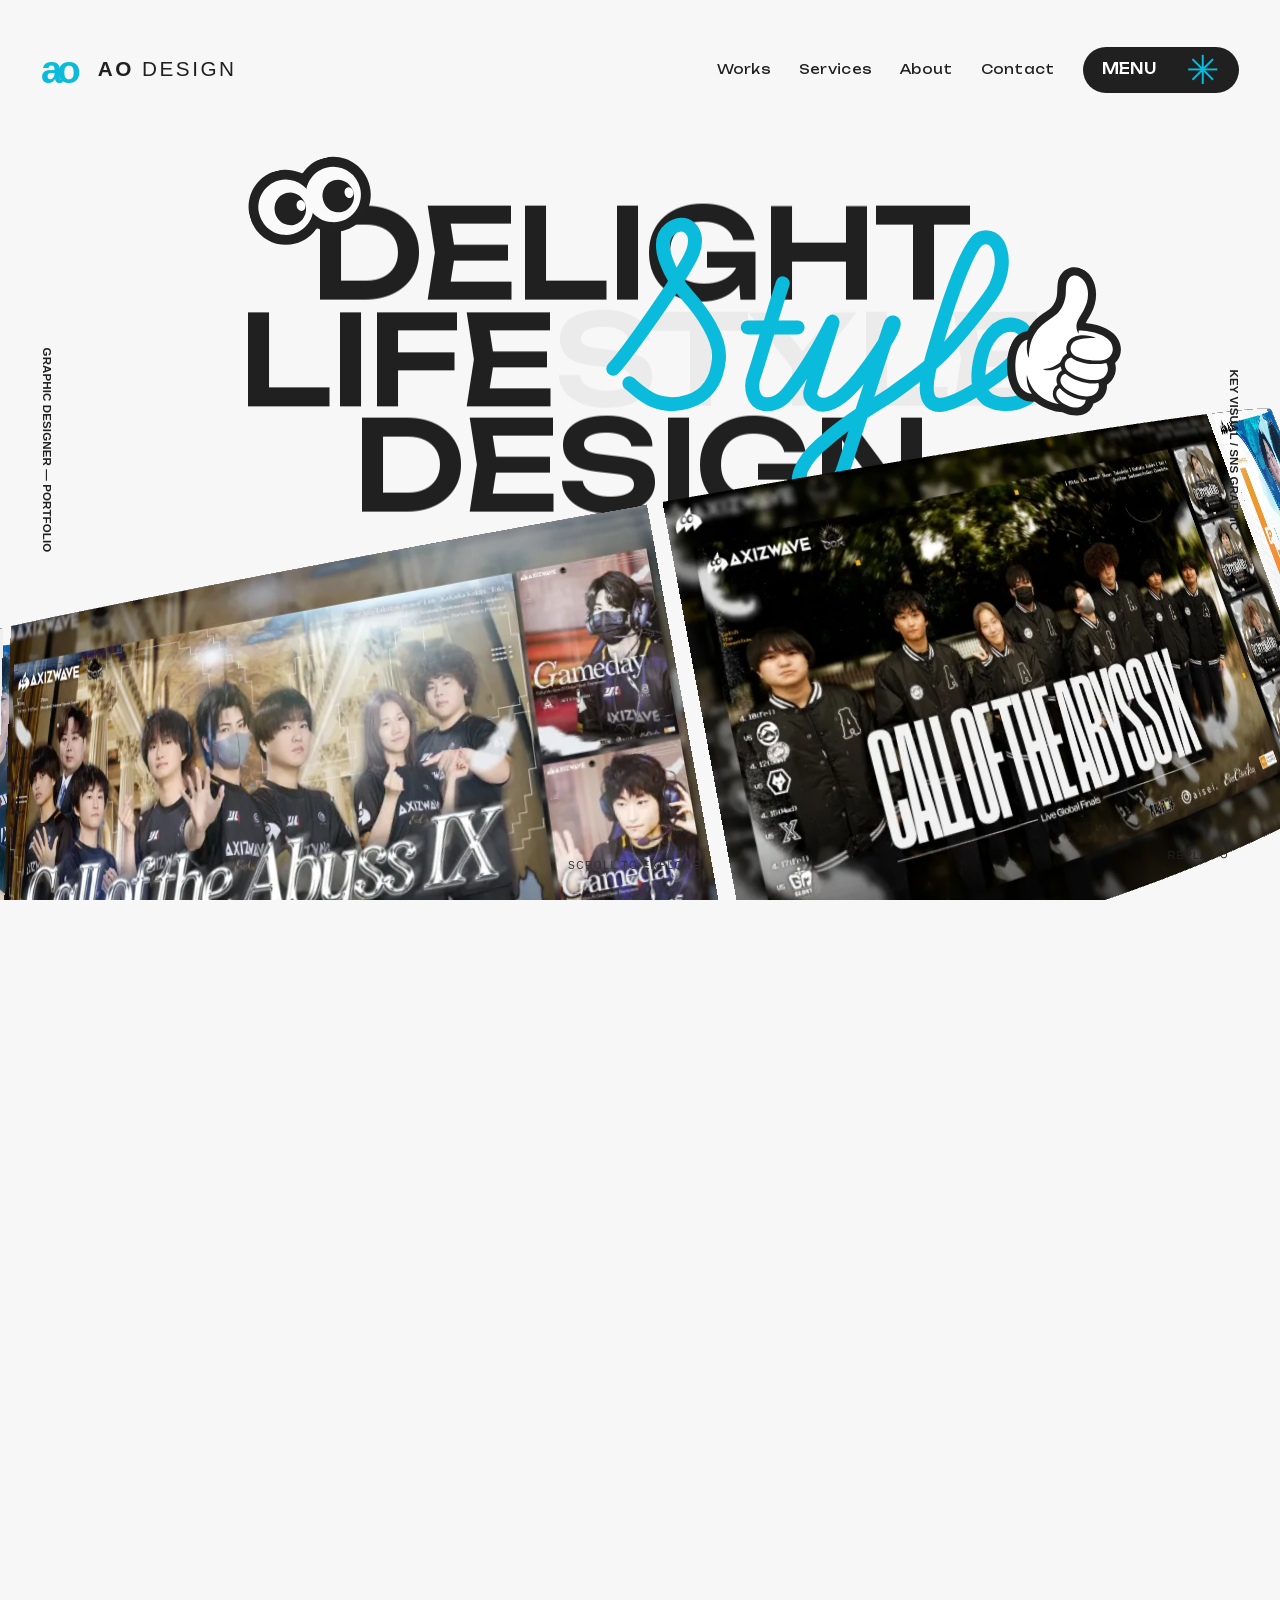
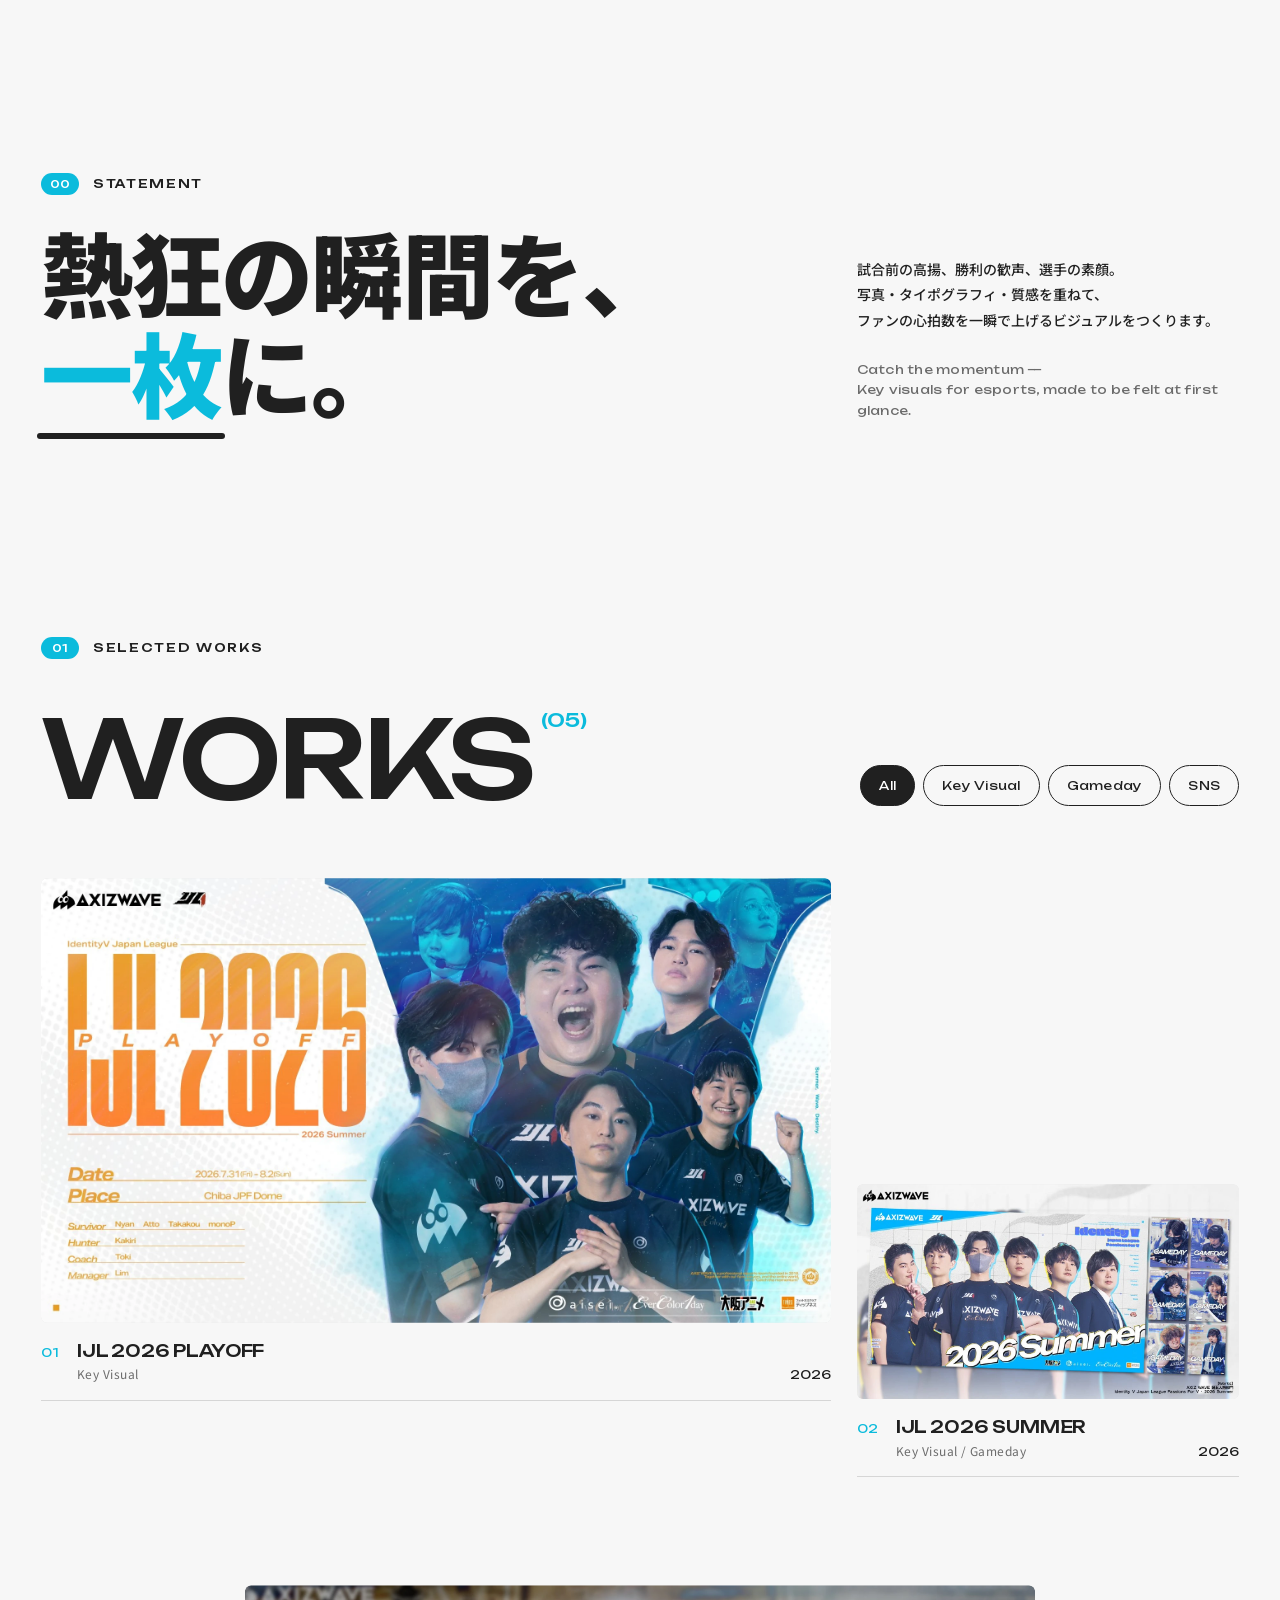
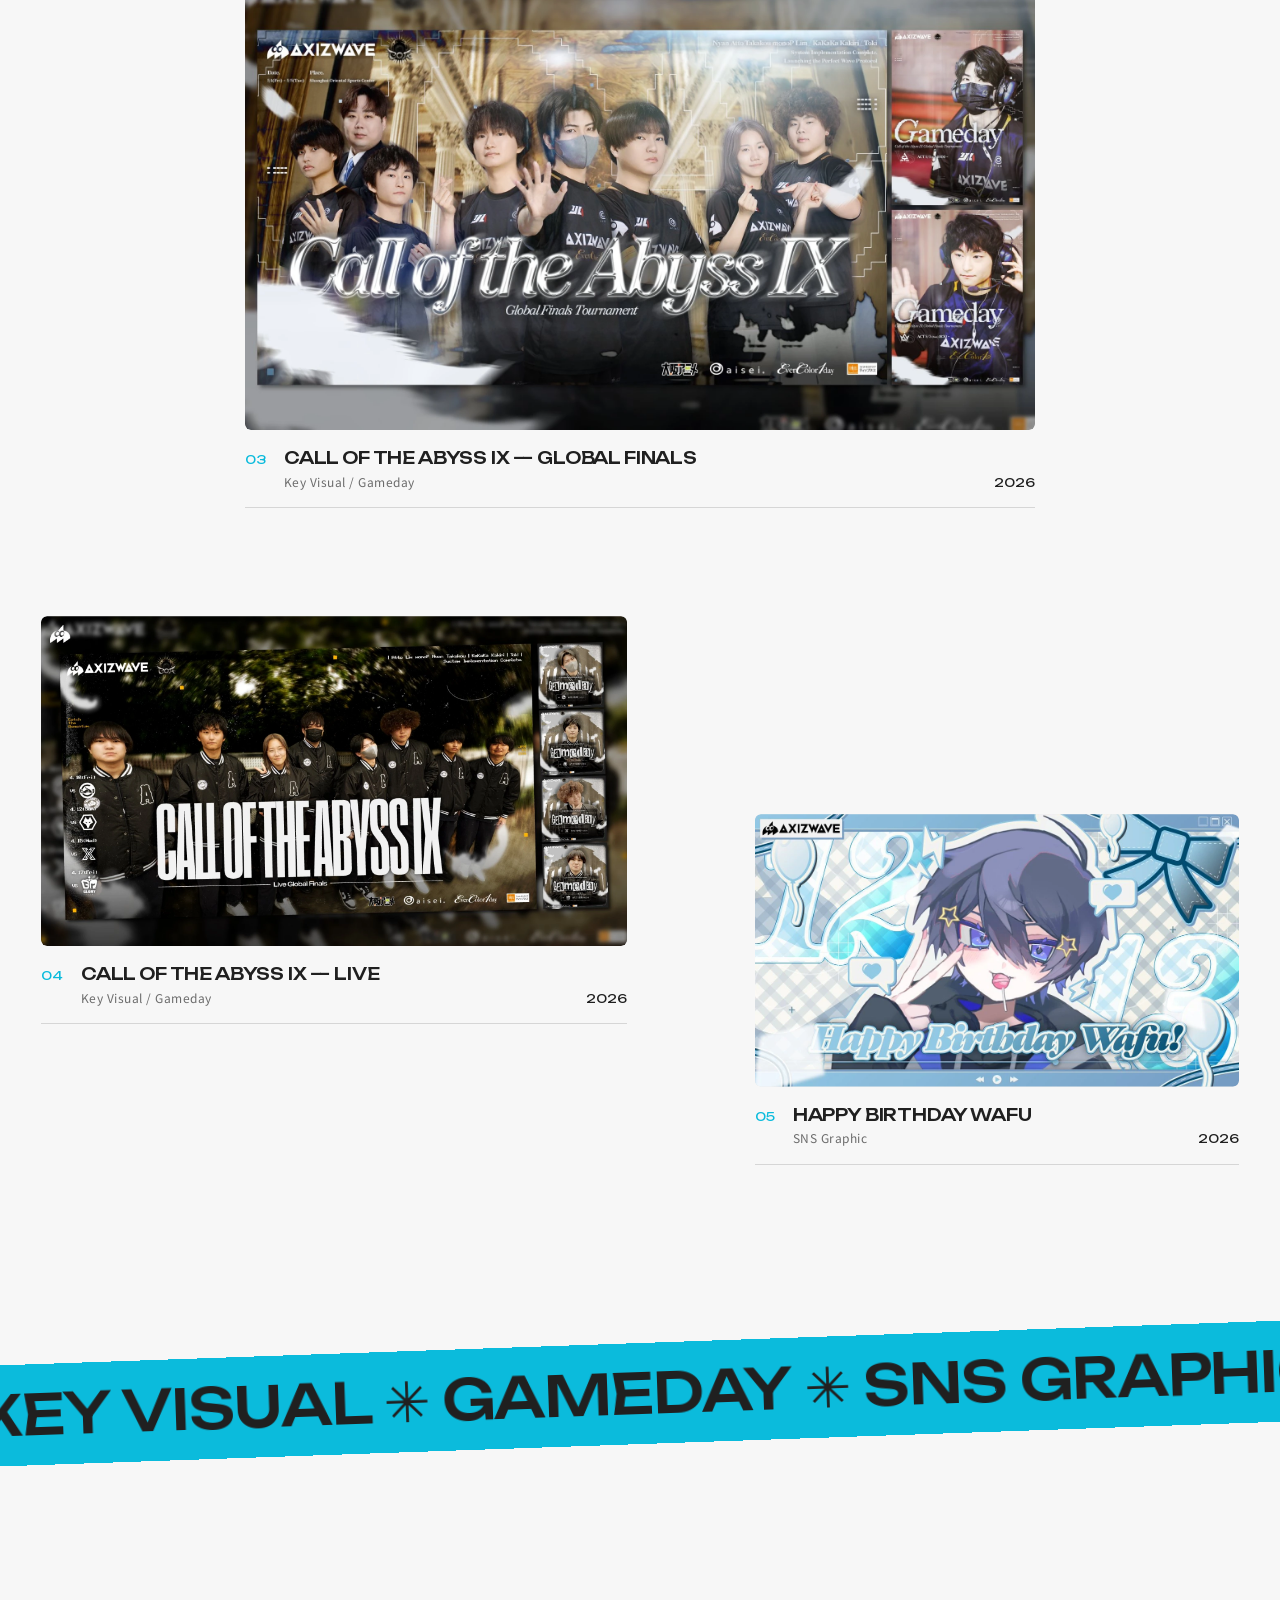
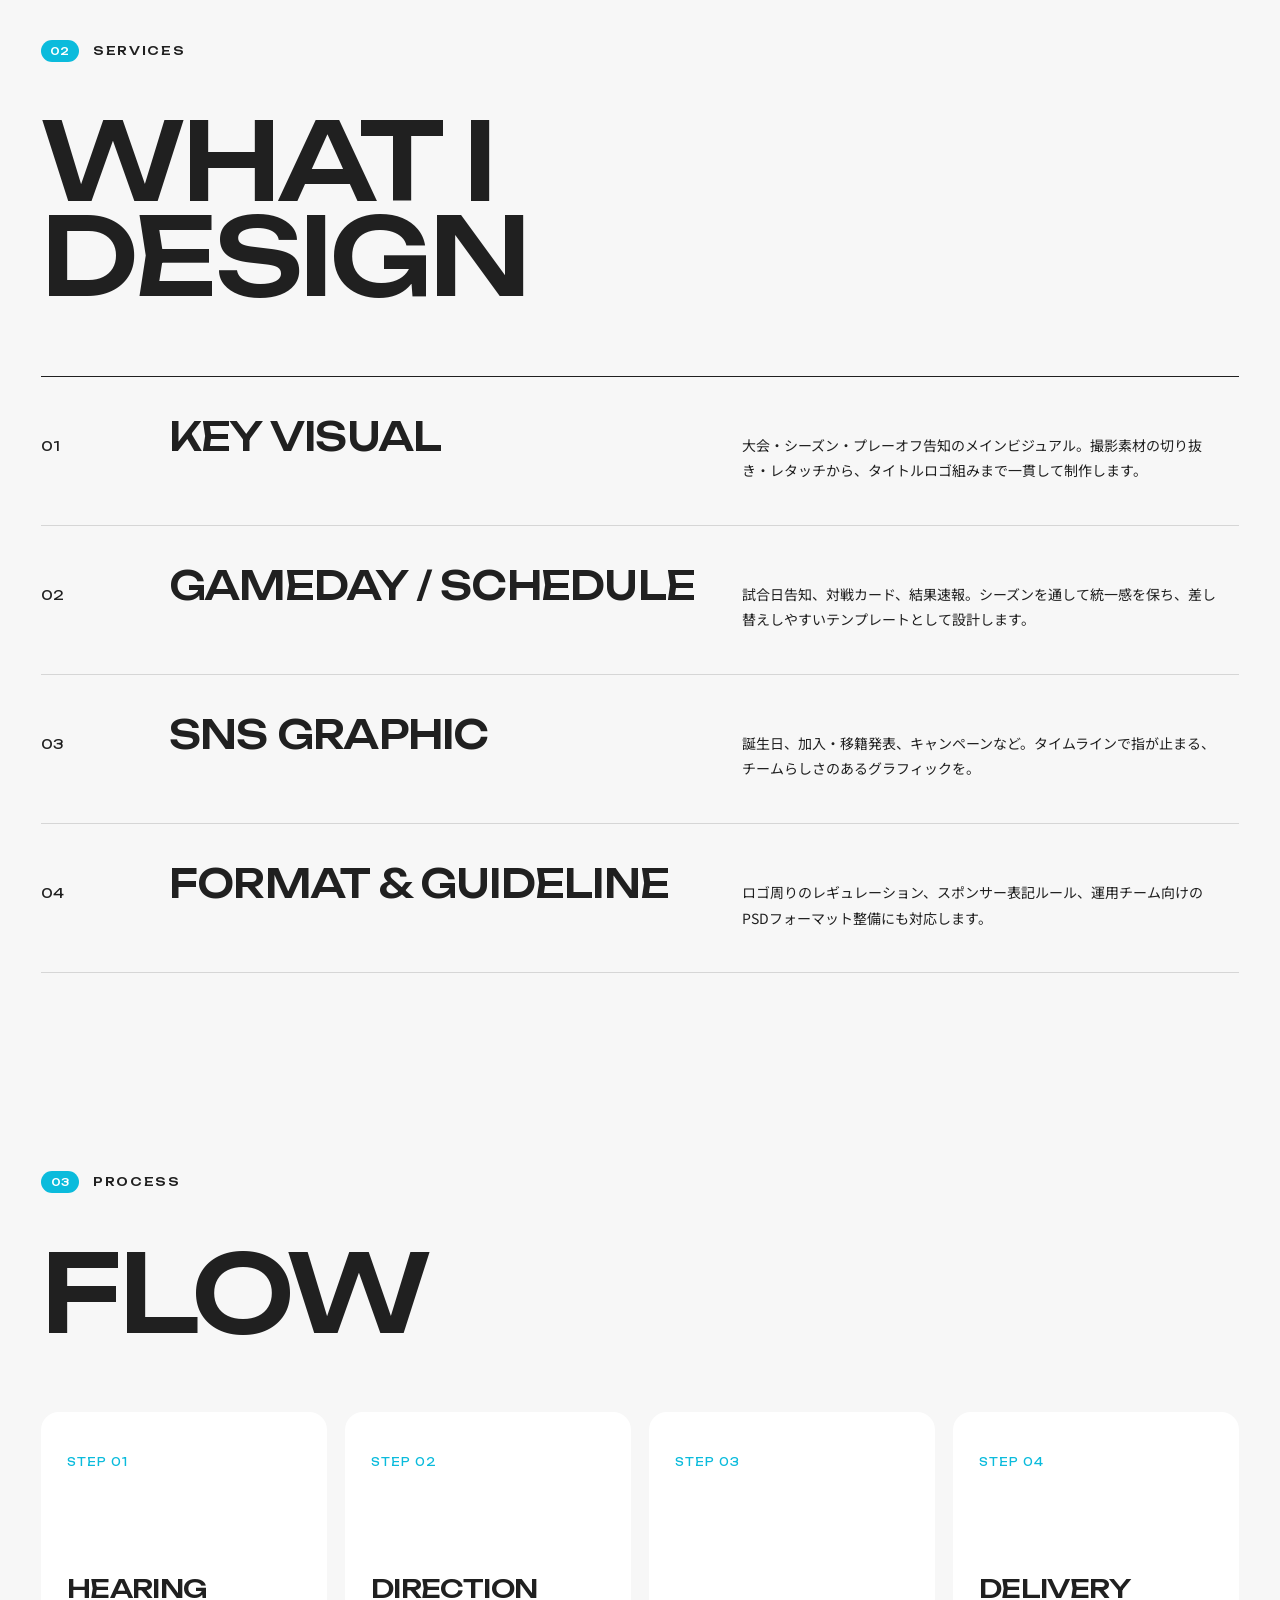
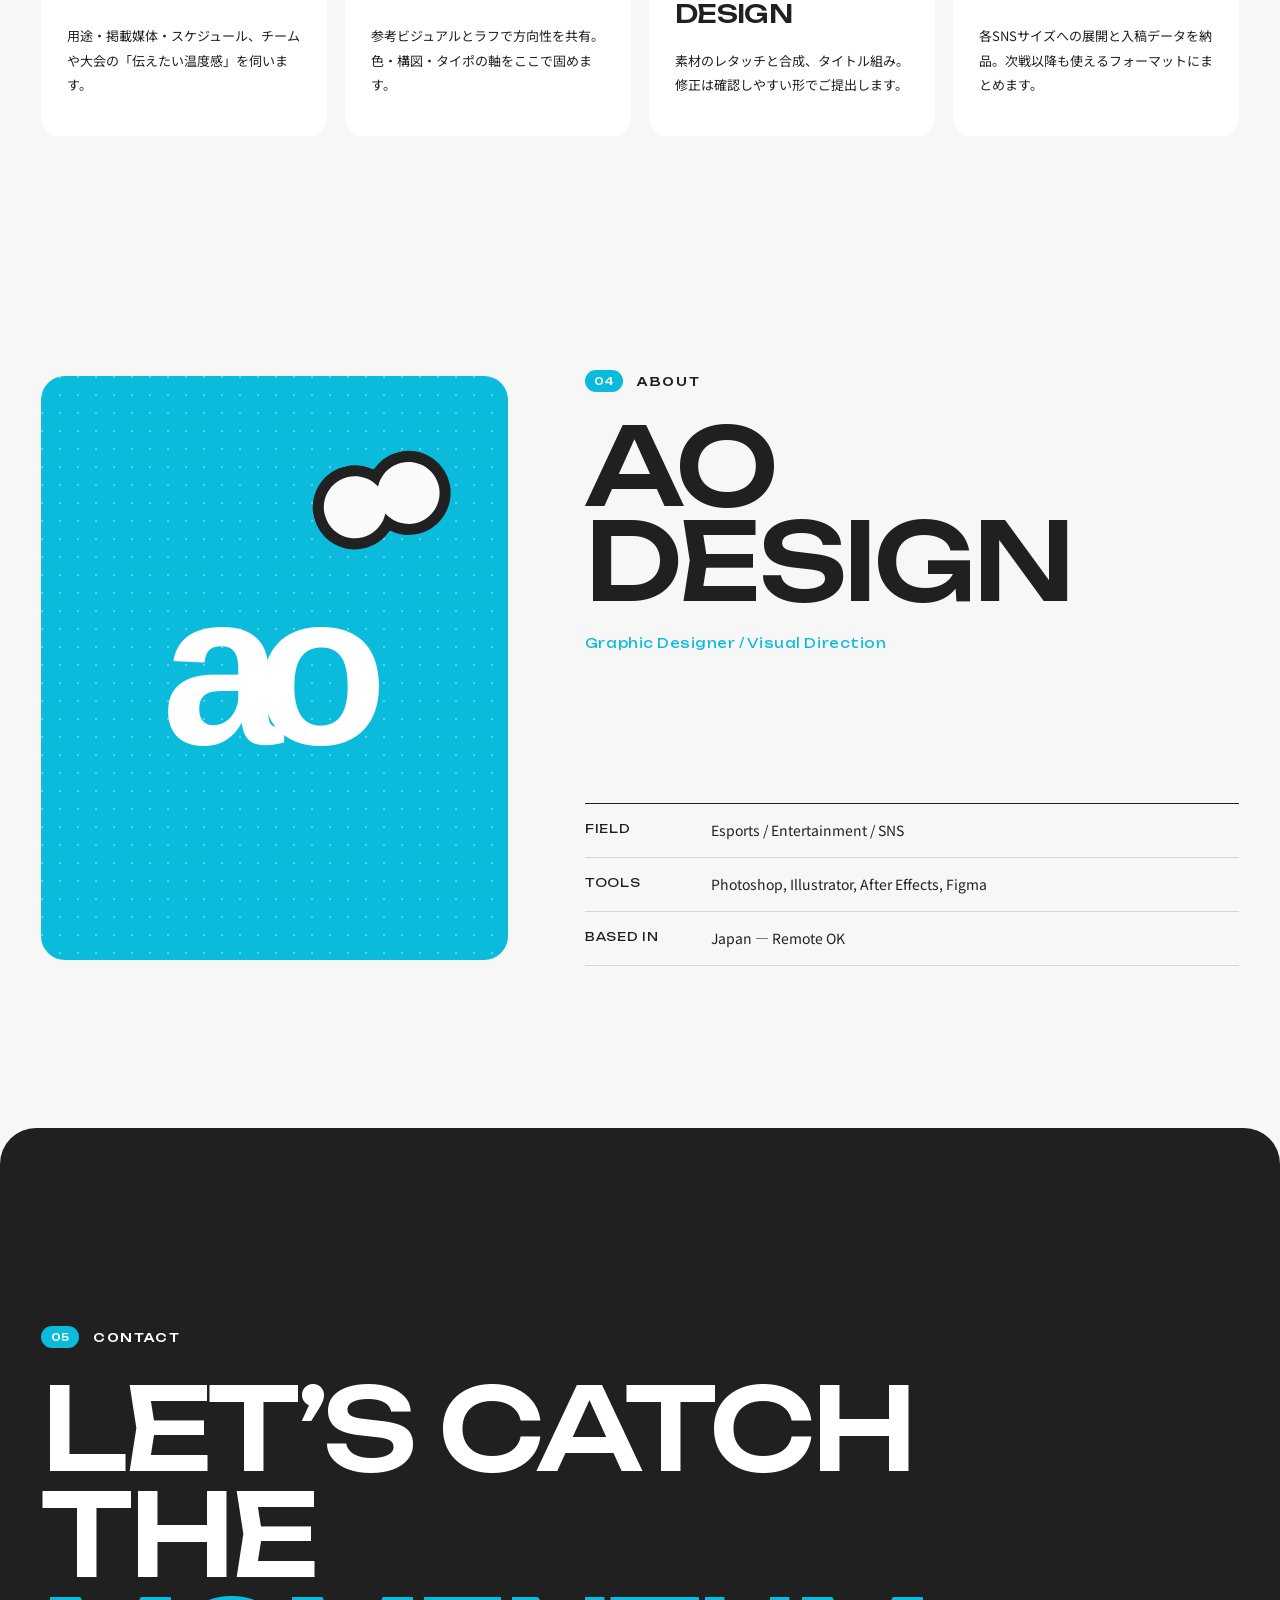
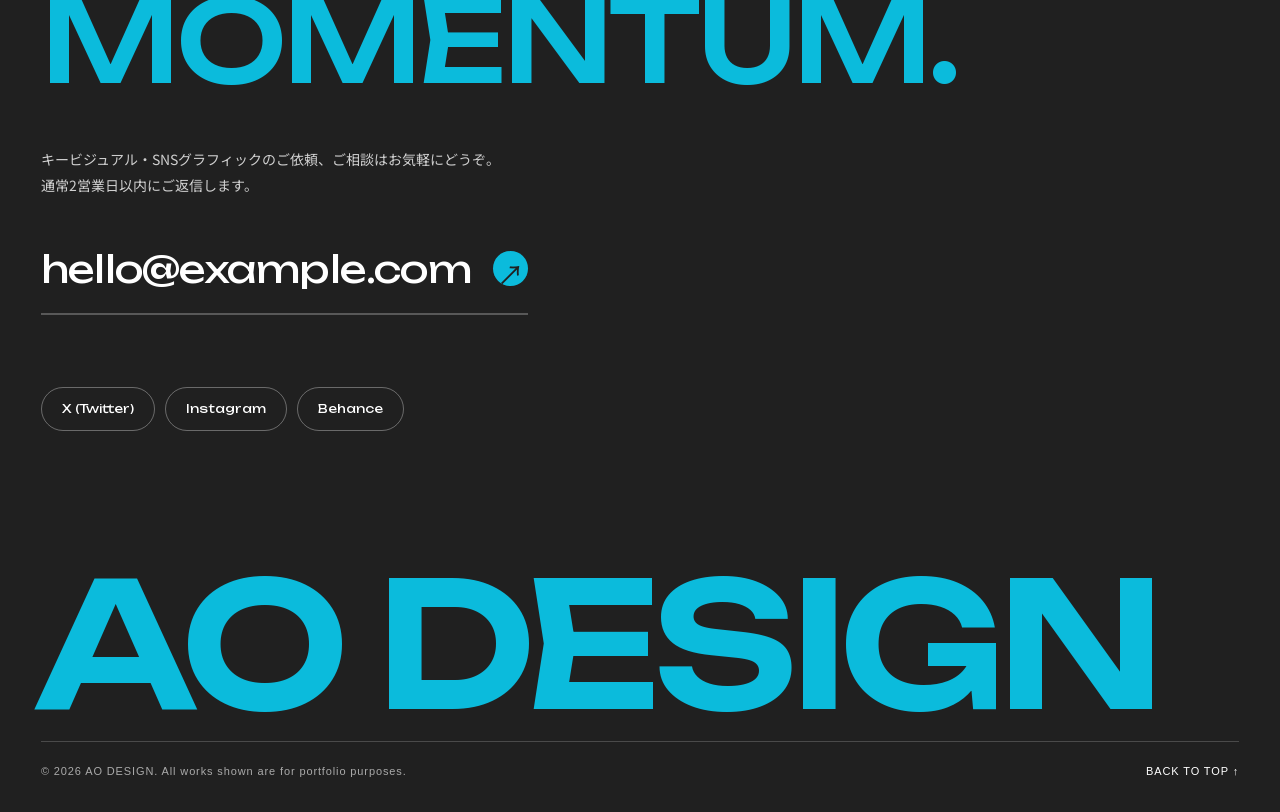
==== portfolio/index.html @ 1aeafb27 "Add graphic designer portfolio site based on the WebGL hero concept - Hero ribbon now shows the port" ====
<!doctype html>
<html lang="ja">
<head>
<meta charset="utf-8">
<meta name="viewport" content="width=device-width,initial-scale=1">
<title>AO DESIGN — Graphic Designer Portfolio</title>
<meta name="description" content="AO DESIGN｜eスポーツのキービジュアル、Gameday告知、SNSグラフィックを手がけるグラフィックデザイナーのポートフォリオ。">
<meta property="og:title" content="AO DESIGN — Graphic Designer Portfolio">
<meta property="og:description" content="熱狂の瞬間を、一枚に。eスポーツのキービジュアル／SNSグラフィック制作。">
<meta property="og:type" content="website">
<meta property="og:image" content="assets/works/01-ijl2026-playoff.webp">
<meta name="theme-color" content="#f7f7f7">
<link rel="preconnect" href="https://fonts.googleapis.com">
<link rel="preconnect" href="https://fonts.gstatic.com" crossorigin>
<link href="https://fonts.googleapis.com/css2?family=Noto+Sans+JP:wght@400;500;700;900&display=swap" rel="stylesheet">
<link rel="stylesheet" href="assets/style.css">
<script>document.documentElement.classList.add('js')</script>
</head>
<body>

<a class="skip" href="#works">作品へスキップ</a>

<header class="site-header">
  <a class="brand" href="#top" aria-label="AO DESIGN トップへ"><b>ao</b><strong>AO<span> DESIGN</span></strong></a>
  <nav class="nav" aria-label="メイン">
    <a href="#works">Works</a><a href="#services">Services</a><a href="#about">About</a><a href="#contact">Contact</a>
  </nav>
  <button class="menu-toggle" aria-haspopup="dialog">MENU<i aria-hidden="true">✳</i></button>
</header>

<main>
  <!-- ============ HERO ============ -->
  <section class="hero" id="top">
    <div class="fixed-scene">
      <canvas class="layer back" aria-hidden="true"></canvas>
      <div class="heading-position">
        <h1 class="heading" aria-label="Delight. Lifestyle. Design.">
          <span class="row"><span class="word"><span class="glyph">DELIGHT</span></span><span class="eyes" aria-hidden="true"><img src="assets/img/eyes.svg" alt=""><img class="pupil" src="assets/img/pupil.svg" alt=""></span></span>
          <span class="row"><span class="word"><span class="glyph">LIFE</span></span><span class="style-word"><span class="word"><span class="glyph">STYLE</span></span><span class="ink-script" aria-hidden="true"><svg width="580" height="326" viewBox="0 0 580 326" fill="none" xmlns="http://www.w3.org/2000/svg"><path d="M8.00024 212.2C50.5002 214.7 68.0387 184.2 80.5002 170.7C92.5002 157.7 160.512 63.3532 169.5 39.7002C179 14.7002 160.5 -0.583522 143.5 13.2002C123.301 29.5781 145.5 69.2002 163 88.7002C179.698 107.306 201.346 137.2 199.5 161.2C197.336 189.335 183.121 204.964 164 210.7C129 221.2 110 200.7 97.0002 189.7" stroke="#0BBBDC" stroke-width="16" stroke-linecap="round" stroke-linejoin="round"/><path d="M232.5 125.7L289.5 125.7" stroke="#0BBBDC" stroke-width="16" stroke-linecap="round" stroke-linejoin="round"/><path d="M272.5 75.2003C262 107.2 244.805 166.966 239.5 181.7C235 194.2 238.5 210.99 250.5 213.2C269.5 216.7 280.1 199.161 286.5 190.2C294 179.7 309.15 159.402 328.5 120.7C335.5 106.7 304.977 191.909 304 200.7C303 209.7 322.5 236.2 367.5 174.7C410.991 115.263 398.609 116.417 396 123.2C390.746 136.862 343.734 283.284 340.655 291.548C336.5 302.7 313.897 329.631 294.5 310.7C285.5 301.917 292 278.2 323.5 253.7C350.597 229.319 390.795 207.022 396.5 202.7C413 190.2 436.5 174.7 453.5 157.7C468.766 142.435 510.947 91.9693 517 77.7003C531 44.7003 519.5 16.2003 499 23.7003C478.5 31.2003 440.714 168.7 439.5 177.2C439 180.7 429.481 217.325 455 214.2C479.5 211.2 529.976 173.232 537.5 163.2C543.5 155.2 561.999 130.541 540.5 123.7C518.5 116.7 503 141.7 499 161.2C495.647 177.548 490.248 210.276 523 213.2C551 215.7 561.5 198.2 572 189.7" stroke="#0BBBDC" stroke-width="16" stroke-linecap="round" stroke-linejoin="round"/></svg></span></span></span>
          <span class="row"><span class="word"><span class="glyph">DESIGN</span></span><span class="hand" aria-hidden="true"><img src="assets/img/hand.svg" alt=""></span></span>
        </h1>
      </div>
      <canvas class="layer front" aria-hidden="true"></canvas>
      <div class="fallback" aria-hidden="true">DESIGN IN MOTION</div>
      <span class="edge left">GRAPHIC DESIGNER — PORTFOLIO</span>
      <span class="edge right">KEY VISUAL / SNS GRAPHIC</span>
      <span class="hint">SCROLL TO EXPLORE ↓</span>
      <button class="replay" aria-label="オープニングを再生">REPLAY ↻</button>
    </div>
  </section>

  <!-- ============ INTRO ============ -->
  <section class="intro" aria-labelledby="intro-title">
    <p class="eyebrow reveal"><span>00</span>Statement</p>
    <h2 id="intro-title" class="intro-copy reveal">熱狂の瞬間を、<br><em>一枚</em>に。</h2>
    <div class="intro-body">
      <p class="reveal">試合前の高揚、勝利の歓声、選手の素顔。<br>写真・タイポグラフィ・質感を重ねて、<br class="pc">ファンの心拍数を一瞬で上げるビジュアルをつくります。</p>
      <p class="intro-en reveal">Catch the momentum —<br>Key visuals for esports, made to be felt at first glance.</p>
    </div>
  </section>

  <!-- ============ WORKS ============ -->
  <section class="works" id="works" aria-labelledby="works-title">
    <div class="section-head">
      <p class="eyebrow reveal"><span>01</span>Selected Works</p>
      <h2 id="works-title" class="display reveal">Works<sup>(05)</sup></h2>
      <div class="filters reveal" role="group" aria-label="カテゴリで絞り込み">
        <button class="chip is-active" data-filter="all" aria-pressed="true">All</button>
        <button class="chip" data-filter="kv" aria-pressed="false">Key Visual</button>
        <button class="chip" data-filter="gameday" aria-pressed="false">Gameday</button>
        <button class="chip" data-filter="sns" aria-pressed="false">SNS</button>
      </div>
    </div>

    <ul class="work-grid">
      <li class="work w1" data-cat="kv">
        <button class="work-link" data-index="0" aria-label="IJL 2026 PLAYOFF の詳細を見る">
          <span class="thumb"><img src="assets/works/01-ijl2026-playoff.webp" alt="IdentityV Japan League 2026 Playoff キービジュアル。オレンジの大型タイポとブルーの選手たち" width="1920" height="1080" loading="lazy"></span>
          <span class="meta"><span class="no">01</span><span class="title">IJL 2026 Playoff</span><span class="tags">Key Visual</span><span class="year">2026</span></span>
        </button>
      </li>
      <li class="work w2" data-cat="kv gameday">
        <button class="work-link" data-index="1" aria-label="IJL 2026 SUMMER の詳細を見る">
          <span class="thumb"><img src="assets/works/02-ijl2026-summer.webp" alt="Identity V Japan League 2026 Summer シーズンビジュアルとGamedayポスター" width="1200" height="675" loading="lazy"></span>
          <span class="meta"><span class="no">02</span><span class="title">IJL 2026 Summer</span><span class="tags">Key Visual / Gameday</span><span class="year">2026</span></span>
        </button>
      </li>
      <li class="work w3" data-cat="kv gameday">
        <button class="work-link" data-index="2" aria-label="Call of the Abyss IX Global Finals の詳細を見る">
          <span class="thumb"><img src="assets/works/03-coa9-global-finals.webp" alt="Call of the Abyss IX Global Finals キービジュアル。クラシカルな建築を背景にしたチーム集合写真" width="1920" height="1080" loading="lazy"></span>
          <span class="meta"><span class="no">03</span><span class="title">Call of the Abyss IX — Global Finals</span><span class="tags">Key Visual / Gameday</span><span class="year">2026</span></span>
        </button>
      </li>
      <li class="work w4" data-cat="kv gameday">
        <button class="work-link" data-index="3" aria-label="Call of the Abyss IX Live Global Finals の詳細を見る">
          <span class="thumb"><img src="assets/works/04-coa9-live-finals.webp" alt="Call of the Abyss IX Live Global Finals ビジュアル。スタジャン姿のチームと極太タイポ" width="1920" height="1080" loading="lazy"></span>
          <span class="meta"><span class="no">04</span><span class="title">Call of the Abyss IX — Live</span><span class="tags">Key Visual / Gameday</span><span class="year">2026</span></span>
        </button>
      </li>
      <li class="work w5" data-cat="sns">
        <button class="work-link" data-index="4" aria-label="Happy Birthday Wafu の詳細を見る">
          <span class="thumb"><img src="assets/works/05-birthday-wafu.webp" alt="Happy Birthday Wafu 誕生日祝いビジュアル。ギンガムチェックとリボンのモチーフ" width="1200" height="675" loading="lazy"></span>
          <span class="meta"><span class="no">05</span><span class="title">Happy Birthday Wafu</span><span class="tags">SNS Graphic</span><span class="year">2026</span></span>
        </button>
      </li>
    </ul>
  </section>

  <!-- ============ MARQUEE ============ -->
  <div class="marquee" aria-hidden="true">
    <div class="marquee-track">
      <span>KEY VISUAL ✳ GAMEDAY ✳ SNS GRAPHIC ✳ ESPORTS ✳ TYPOGRAPHY ✳ RETOUCH ✳&nbsp;</span><span>KEY VISUAL ✳ GAMEDAY ✳ SNS GRAPHIC ✳ ESPORTS ✳ TYPOGRAPHY ✳ RETOUCH ✳&nbsp;</span>
    </div>
  </div>

  <!-- ============ SERVICES ============ -->
  <section class="services" id="services" aria-labelledby="services-title">
    <div class="section-head">
      <p class="eyebrow reveal"><span>02</span>Services</p>
      <h2 id="services-title" class="display reveal">What I<br>Design</h2>
    </div>
    <ol class="service-list">
      <li class="reveal"><span class="s-no">01</span><h3>Key Visual</h3><p>大会・シーズン・プレーオフ告知のメインビジュアル。撮影素材の切り抜き・レタッチから、タイトルロゴ組みまで一貫して制作します。</p></li>
      <li class="reveal"><span class="s-no">02</span><h3>Gameday / Schedule</h3><p>試合日告知、対戦カード、結果速報。シーズンを通して統一感を保ち、差し替えしやすいテンプレートとして設計します。</p></li>
      <li class="reveal"><span class="s-no">03</span><h3>SNS Graphic</h3><p>誕生日、加入・移籍発表、キャンペーンなど。タイムラインで指が止まる、チームらしさのあるグラフィックを。</p></li>
      <li class="reveal"><span class="s-no">04</span><h3>Format &amp; Guideline</h3><p>ロゴ周りのレギュレーション、スポンサー表記ルール、運用チーム向けのPSDフォーマット整備にも対応します。</p></li>
    </ol>
  </section>

  <!-- ============ PROCESS ============ -->
  <section class="process" aria-labelledby="process-title">
    <div class="section-head">
      <p class="eyebrow reveal"><span>03</span>Process</p>
      <h2 id="process-title" class="display reveal">Flow</h2>
    </div>
    <ol class="steps">
      <li class="reveal"><span class="step-no">STEP 01</span><h3>Hearing</h3><p>用途・掲載媒体・スケジュール、チームや大会の「伝えたい温度感」を伺います。</p></li>
      <li class="reveal"><span class="step-no">STEP 02</span><h3>Direction</h3><p>参考ビジュアルとラフで方向性を共有。色・構図・タイポの軸をここで固めます。</p></li>
      <li class="reveal"><span class="step-no">STEP 03</span><h3>Design</h3><p>素材のレタッチと合成、タイトル組み。修正は確認しやすい形でご提出します。</p></li>
      <li class="reveal"><span class="step-no">STEP 04</span><h3>Delivery</h3><p>各SNSサイズへの展開と入稿データを納品。次戦以降も使えるフォーマットにまとめます。</p></li>
    </ol>
  </section>

  <!-- ============ ABOUT ============ -->
  <section class="about" id="about" aria-labelledby="about-title">
    <div class="about-visual reveal">
      <span class="about-mark" aria-hidden="true">ao</span>
      <img class="about-eyes" src="assets/img/eyes.svg" alt="" aria-hidden="true">
    </div>
    <div class="about-text">
      <p class="eyebrow reveal"><span>04</span>About</p>
      <h2 id="about-title" class="display reveal">AO<br>DESIGN</h2>
      <p class="about-role reveal">Graphic Designer / Visual Direction</p>
      <p class="reveal">eスポーツチームのキービジュアルやGameday告知、SNSグラフィックを中心に活動するグラフィックデザイナー。選手の表情とタイポグラフィの熱量を掛け合わせ、「その試合を観たくなる」一枚を目指しています。</p>
      <dl class="about-list reveal">
        <div><dt>Field</dt><dd>Esports / Entertainment / SNS</dd></div>
        <div><dt>Tools</dt><dd>Photoshop, Illustrator, After Effects, Figma</dd></div>
        <div><dt>Based in</dt><dd>Japan — Remote OK</dd></div>
      </dl>
    </div>
  </section>

  <!-- ============ CONTACT ============ -->
  <section class="contact" id="contact" data-theme="dark" aria-labelledby="contact-title">
    <p class="eyebrow reveal"><span>05</span>Contact</p>
    <h2 id="contact-title" class="contact-title reveal">Let’s catch<br>the <em>momentum.</em></h2>
    <p class="contact-lead reveal">キービジュアル・SNSグラフィックのご依頼、ご相談はお気軽にどうぞ。<br>通常2営業日以内にご返信します。</p>
    <!-- TODO: 実際のメールアドレス・SNSのURLに差し替えてください -->
    <a class="mail reveal" href="mailto:hello@example.com"><span>hello@example.com</span><i aria-hidden="true">↗</i></a>
    <ul class="socials reveal">
      <li><a href="#" target="_blank" rel="noopener">X (Twitter)</a></li>
      <li><a href="#" target="_blank" rel="noopener">Instagram</a></li>
      <li><a href="#" target="_blank" rel="noopener">Behance</a></li>
    </ul>
  </section>
</main>

<footer class="site-footer" data-theme="dark">
  <span class="foot-mark" aria-hidden="true">AO DESIGN</span>
  <div class="foot-row">
    <small>© 2026 AO DESIGN. All works shown are for portfolio purposes.</small>
    <a href="#top">BACK TO TOP ↑</a>
  </div>
</footer>

<!-- Menu -->
<dialog class="menu" aria-label="メニュー">
  <button class="close" aria-label="メニューを閉じる">×</button>
  <nav>
    <a href="#top"><span>00</span>Top</a>
    <a href="#works"><span>01</span>Works</a>
    <a href="#services"><span>02</span>Services</a>
    <a href="#about"><span>04</span>About</a>
    <a href="#contact"><span>05</span>Contact</a>
  </nav>
  <p>AO DESIGN — GRAPHIC DESIGNER PORTFOLIO</p>
</dialog>

<!-- Work detail -->
<dialog class="lightbox" aria-labelledby="lb-title">
  <div class="lb-inner">
    <figure class="lb-figure"><img class="lb-img" src="" alt=""></figure>
    <div class="lb-info">
      <p class="lb-count"><span class="lb-no">01</span> / 05</p>
      <h3 id="lb-title" class="lb-title"></h3>
      <dl class="lb-meta">
        <div><dt>Client</dt><dd class="lb-client"></dd></div>
        <div><dt>Category</dt><dd class="lb-cat"></dd></div>
        <div><dt>Role</dt><dd class="lb-role"></dd></div>
        <div><dt>Year</dt><dd class="lb-year"></dd></div>
      </dl>
      <p class="lb-desc"></p>
      <div class="lb-nav">
        <button class="lb-prev" aria-label="前の作品">← Prev</button>
        <button class="lb-next" aria-label="次の作品">Next →</button>
      </div>
    </div>
  </div>
  <button class="lb-close" aria-label="閉じる">×</button>
</dialog>

<div class="cursor" aria-hidden="true">VIEW</div>

<script src="assets/atlas.js"></script>
<script src="assets/main.js"></script>
</body>
</html>
---- portfolio/assets/style.css ----
/* =========================================================
   AO DESIGN — Portfolio
   Palette: blue #0bbbdc / ink #202020 / paper #f7f7f7
   Type: Unbounded (display) + Noto Sans JP (text)
   ========================================================= */
@font-face{font-family:Unbounded;src:url('fonts/unbounded.woff2') format('woff2');font-weight:200 900;font-display:block}

:root{
  --blue:#0bbbdc;--blue-deep:#0896b1;--ink:#202020;--paper:#f7f7f7;--line:#20202026;--muted:#6b6b6b;
  --gutter:3.2vw;--display:Unbounded,'Noto Sans JP',sans-serif;
  --jp:'Noto Sans JP','Hiragino Sans','Yu Gothic',Arial,sans-serif;
  --ease:cubic-bezier(.19,1,.22,1);
}
*{box-sizing:border-box}
html{scroll-behavior:smooth;scrollbar-width:none}
html::-webkit-scrollbar{display:none}
body{margin:0;background:var(--paper);color:var(--ink);font-family:var(--jp);line-height:1.8;-webkit-font-smoothing:antialiased}
img{max-width:100%;display:block}
button,a{-webkit-tap-highlight-color:transparent}
button{font:inherit;color:inherit;cursor:pointer}
a{color:inherit;text-decoration:none}
::selection{background:var(--blue);color:#fff}
a:focus-visible,button:focus-visible{outline:3px solid var(--blue);outline-offset:6px}
.skip{position:fixed;left:16px;top:-60px;z-index:100;background:var(--ink);color:#fff;padding:10px 16px;border-radius:40px;font-size:13px}
.skip:focus{top:16px}
.pc{display:inline}

/* ---------- Header ---------- */
.site-header{position:fixed;z-index:30;top:5.2vh;left:var(--gutter);right:var(--gutter);display:flex;justify-content:space-between;align-items:center;pointer-events:none;transition:color .4s}
.site-header>*{pointer-events:auto}
.brand{display:flex;align-items:center;gap:17px;font-family:Arial,sans-serif;font-size:clamp(17px,1.62vw,32px);letter-spacing:.12em;line-height:1}
.brand b{font-size:clamp(35px,3vw,58px);letter-spacing:-.13em;color:var(--blue);margin-right:5px}
.brand strong{font-weight:800}.brand span{font-weight:400}
.nav{margin-left:auto;margin-right:2.2vw;display:flex;gap:2.2vw;font-family:var(--display);font-size:13px;letter-spacing:.02em;opacity:0;transform:translateY(-8px);transition:opacity .5s,transform .5s var(--ease)}
.site-header.scrolled .nav{opacity:1;transform:none}
.nav a{position:relative;padding:6px 0}
.nav a::after{content:"";position:absolute;left:0;right:0;bottom:0;height:1px;background:currentColor;transform:scaleX(0);transform-origin:right;transition:transform .5s var(--ease)}
.nav a:hover::after{transform:scaleX(1);transform-origin:left}
.menu-toggle{background:var(--ink);color:#fff;display:flex;align-items:center;gap:30px;border:0;border-radius:60px;font-family:var(--display);font-weight:500;font-size:clamp(14px,1.12vw,22px);height:3.2vw;min-height:46px;padding:0 1.5vw;transition:background .4s,color .4s}
.menu-toggle i{font:normal 40px Arial;color:var(--blue);transition:transform .6s var(--ease)}
.menu-toggle:hover i{transform:rotate(90deg)}
.site-header .brand,.site-header .nav{transition:background .4s,padding .4s var(--ease),opacity .5s,transform .5s var(--ease),box-shadow .4s}
.site-header.scrolled .brand,.site-header.scrolled .nav{background:#f7f7f7d9;-webkit-backdrop-filter:blur(14px) saturate(1.4);backdrop-filter:blur(14px) saturate(1.4);border-radius:60px;box-shadow:0 0 0 1px #2020200f}
.site-header.scrolled .brand{padding:6px 20px 6px 14px}
.site-header.scrolled .nav{padding:10px 24px}
.site-header.on-dark{color:#fff}
.site-header.on-dark .brand,.site-header.on-dark .nav{background:#202020cc;box-shadow:0 0 0 1px #ffffff1a}
.site-header.on-dark .menu-toggle{background:#fff;color:var(--ink)}

/* ---------- Hero (base concept) ---------- */
.hero{height:185vh;position:relative}
.fixed-scene{position:sticky;top:0;width:100%;height:100svh;min-height:500px;overflow:hidden;isolation:isolate}
.heading-position{position:absolute;inset:0;display:flex;align-items:center;justify-content:center;padding-bottom:20vh;pointer-events:none;z-index:2}
.heading{font-family:Unbounded,sans-serif;font-weight:500;font-size:9.72222vw;line-height:.85;letter-spacing:-.02em;text-align:center;text-transform:uppercase;position:relative;display:flex;flex-direction:column;align-items:center;margin:0}
.row{display:block;white-space:nowrap;position:relative}
.word{display:inline-block;overflow:clip;vertical-align:top}
.glyph{display:block;will-change:transform,opacity}
.style-word{position:relative;color:#ebebeb;z-index:4;display:inline-block}
.ink-script{position:absolute;width:39.58vw;aspect-ratio:580/326;left:50%;top:50%;transform:translate(-50%,-50%);z-index:4}
.ink-script svg{width:100%;height:100%;display:block;overflow:visible}
.eyes{position:absolute;top:0;left:0;width:9.72vw;aspect-ratio:143/87;transform:translate(-50%,-50%) rotate(-15deg);z-index:6}
.eyes img{width:100%;height:100%;position:absolute;inset:0}
.eyes .pupil{transform:translate(3%,4%);transition:transform .25s ease-out}
.hand{position:absolute;width:8.333vw;aspect-ratio:170/229;right:-11.111vw;top:-11.111vw;transform:translateX(50%) rotate(25deg);z-index:5}
.hand img{width:100%;height:100%;transform-origin:50% 90%;animation:wave 3.2s ease-in-out 2.8s infinite}
@keyframes wave{0%,70%,100%{transform:rotate(0)}76%{transform:rotate(-12deg)}82%{transform:rotate(8deg)}88%{transform:rotate(-6deg)}}
.layer{position:absolute;inset:0;width:100%;height:100%;pointer-events:none}
.layer.back{z-index:1}.layer.front{z-index:5}
.edge{position:absolute;top:50%;transform:translateY(-50%);writing-mode:vertical-rl;font-family:Arial,sans-serif;font-size:clamp(10px,.9vw,17px);font-weight:600;z-index:10;letter-spacing:.01em}
.edge.left{left:2.8vw}.edge.right{right:2.8vw}
.hint{position:absolute;bottom:25px;left:50%;transform:translateX(-50%);font-family:Arial,sans-serif;font-size:10px;letter-spacing:.16em;z-index:10;color:#333;transition:opacity .3s}
.replay{position:absolute;bottom:24px;right:var(--gutter);border:0;background:none;padding:10px;font-family:Arial,sans-serif;font-size:11px;letter-spacing:.08em;z-index:10}
.fallback{display:none;position:absolute;left:-10%;right:-10%;top:55%;height:40%;transform:rotate(-10deg);background:var(--blue);z-index:5;align-items:center;justify-content:center;font:500 9vw Unbounded,sans-serif;color:#fff}
.no-webgl .fallback{display:flex}

/* ---------- Shared section parts ---------- */
section{position:relative}
.eyebrow{display:flex;align-items:center;gap:14px;margin:0 0 3vh;font-family:var(--display);font-size:12px;font-weight:500;letter-spacing:.14em;text-transform:uppercase}
.eyebrow span{display:inline-grid;place-items:center;min-width:38px;height:22px;padding:0 8px;border-radius:30px;background:var(--blue);color:#fff;font-size:10px;letter-spacing:.04em}
.display{font-family:var(--display);font-weight:500;text-transform:uppercase;font-size:clamp(56px,8.4vw,168px);line-height:.88;letter-spacing:-.03em;margin:0}
.display sup{font-size:.18em;vertical-align:top;margin-left:.4em;letter-spacing:0;color:var(--blue)}
.section-head{display:grid;grid-template-columns:1fr auto;align-items:end;gap:2vw;margin-bottom:8vh}
.section-head .eyebrow{grid-column:1/-1}

/* reveal */
.js .reveal{opacity:0;transform:translateY(40px);transition:opacity 1s var(--ease),transform 1.2s var(--ease)}
.js .reveal.in{opacity:1;transform:none}

/* ---------- Intro ---------- */
.intro{padding:12vh var(--gutter) 18vh;display:grid;grid-template-columns:repeat(12,1fr);column-gap:2vw}
.intro .eyebrow{grid-column:1/-1}
.intro-copy{grid-column:1/9;margin:0;font-weight:900;font-size:clamp(44px,7.2vw,140px);line-height:1.08;letter-spacing:-.02em}
.intro-copy em{font-style:normal;color:var(--blue);position:relative}
.intro-copy em::after{content:"";position:absolute;left:-.04em;right:-.04em;bottom:-.02em;height:.07em;background:var(--ink);border-radius:1em;transform:scaleX(0);transform-origin:left;transition:transform 1.2s var(--ease) .5s}
.intro-copy.in em::after{transform:scaleX(1)}
.intro-body{grid-column:9/13;align-self:end;display:flex;flex-direction:column;gap:3vh}
.intro-body p{margin:0;font-size:clamp(14px,1.05vw,18px);font-weight:500}
.intro-en{font-family:var(--display);font-size:12px!important;font-weight:400!important;line-height:1.7;color:var(--muted);letter-spacing:.02em}

/* ---------- Works ---------- */
.works{padding:6vh var(--gutter) 16vh}
.filters{display:flex;flex-wrap:wrap;gap:8px;justify-content:flex-end}
.chip{border:1px solid var(--ink);background:transparent;border-radius:40px;padding:9px 18px;font-family:var(--display);font-size:12px;letter-spacing:.02em;transition:background .3s,color .3s,border-color .3s}
.chip:hover{background:#2020200d}
.chip.is-active{background:var(--ink);color:#fff}
.work-grid{list-style:none;margin:0;padding:0;display:grid;grid-template-columns:repeat(12,1fr);column-gap:2vw;row-gap:12vh}
.work{transition:opacity .5s var(--ease),transform .6s var(--ease)}
.w1{grid-column:1/9}
.w2{grid-column:9/13;margin-top:34vh}
.w3{grid-column:3/11}
.w4{grid-column:1/7}
.w5{grid-column:8/13;margin-top:22vh}
.work-grid.is-filtered .work{grid-column:span 6;margin-top:0}
.work.is-hidden{display:none}
.work-link{display:block;width:100%;padding:0;border:0;background:none;text-align:left;cursor:none}
@media (hover:none),(pointer:coarse){.work-link{cursor:pointer}}
.thumb{display:block;position:relative;overflow:hidden;border-radius:6px;aspect-ratio:16/9;background:#e4e4e4;clip-path:inset(0 0 0 0 round 6px);transition:clip-path 1s var(--ease)}
.js .work .thumb{clip-path:inset(14% 10% 14% 10% round 6px)}
.js .work.in .thumb{clip-path:inset(0 0 0 0 round 6px)}
.thumb img{width:100%;height:100%;object-fit:cover;transform:scale(1.12);transition:transform 1.4s var(--ease)}
.work.in .thumb img{transform:scale(1)}
.work-link:hover .thumb img,.work-link:focus-visible .thumb img{transform:scale(1.045)}
.thumb::after{content:"";position:absolute;inset:0;background:linear-gradient(180deg,transparent 60%,#0bbbdc55);opacity:0;transition:opacity .5s}
.work-link:hover .thumb::after{opacity:1}
.meta{display:grid;grid-template-columns:auto 1fr auto;column-gap:18px;align-items:baseline;padding-top:18px;border-bottom:1px solid var(--line);padding-bottom:14px}
.meta .no{font-family:var(--display);font-size:12px;color:var(--blue)}
.meta .title{font-family:var(--display);font-weight:500;font-size:clamp(15px,1.3vw,24px);letter-spacing:-.01em;text-transform:uppercase;line-height:1.25}
.meta .year{font-family:var(--display);font-size:12px}
.meta .tags{grid-column:2/3;font-size:12px;color:var(--muted);letter-spacing:.04em}

/* cursor follower */
.cursor{position:fixed;left:0;top:0;z-index:50;width:104px;height:104px;margin:-52px 0 0 -52px;border-radius:50%;background:var(--blue);color:#fff;display:grid;place-items:center;font-family:var(--display);font-size:13px;letter-spacing:.06em;pointer-events:none;transform:translate3d(-200px,-200px,0);scale:0;transition:scale .4s var(--ease);will-change:transform}
.cursor.on{scale:1}
@media (hover:none),(pointer:coarse){.cursor{display:none}}

/* ---------- Marquee ---------- */
.marquee{background:var(--blue);color:var(--ink);overflow:hidden;padding:2.4vh 0;transform:rotate(-2deg) scale(1.04);margin:4vh 0 10vh}
.marquee-track{display:flex;width:max-content;animation:marquee 28s linear infinite}
.marquee span{font-family:var(--display);font-weight:500;font-size:clamp(28px,4.2vw,80px);line-height:1;white-space:nowrap;letter-spacing:-.02em}
@keyframes marquee{to{transform:translateX(-50%)}}

/* ---------- Services ---------- */
.services{padding:12vh var(--gutter) 10vh}
.service-list{list-style:none;margin:0;padding:0;border-top:1px solid var(--ink)}
.service-list li{display:grid;grid-template-columns:8vw 1.1fr 1fr;gap:2vw;align-items:baseline;padding:4.6vh 0;border-bottom:1px solid var(--line);position:relative;transition:padding .6s var(--ease)}
.service-list li::before{content:"";position:absolute;inset:0;background:var(--blue);transform:scaleY(0);transform-origin:bottom;transition:transform .6s var(--ease);z-index:-1}
.service-list li:hover{padding-left:1.4vw}
.service-list li:hover::before{transform:scaleY(1)}
.service-list{position:relative;z-index:0}
.s-no{font-family:var(--display);font-size:13px}
.service-list h3{margin:0;font-family:var(--display);font-weight:500;font-size:clamp(24px,3vw,56px);line-height:1;letter-spacing:-.02em;text-transform:uppercase}
.service-list p{margin:0;font-size:14px;max-width:34em}

/* ---------- Process ---------- */
.process{padding:12vh var(--gutter)}
.steps{list-style:none;margin:0;padding:0;display:grid;grid-template-columns:repeat(4,1fr);gap:1.4vw;counter-reset:s}
.steps li{background:#fff;border-radius:18px;padding:3.2vw 2vw 3vw;min-height:36vh;display:flex;flex-direction:column;position:relative;overflow:hidden;transition:transform .6s var(--ease),background .4s,color .4s}
.steps li:nth-child(2){transition-delay:.08s}.steps li:nth-child(3){transition-delay:.16s}.steps li:nth-child(4){transition-delay:.24s}
.steps li:hover{background:var(--ink);color:#fff;transform:translateY(-8px)}
.step-no{font-family:var(--display);font-size:11px;letter-spacing:.1em;color:var(--blue)}
.steps h3{margin:auto 0 12px;padding-top:8vh;font-family:var(--display);font-weight:500;font-size:clamp(22px,2vw,38px);letter-spacing:-.02em;text-transform:uppercase}
.steps p{margin:0;font-size:13px;line-height:1.9}

/* ---------- About ---------- */
.about{padding:14vh var(--gutter) 18vh;display:grid;grid-template-columns:5fr 7fr;gap:6vw;align-items:center}
.about-visual{aspect-ratio:4/5;border-radius:24px;background:var(--blue);position:relative;overflow:hidden;display:grid;place-items:center}
.about-visual::before{content:"";position:absolute;inset:0;background:radial-gradient(circle at 1px 1px,#ffffff55 1.2px,transparent 1.6px) 0 0/18px 18px}
.about-mark{font-family:Arial,sans-serif;font-weight:700;font-size:clamp(120px,17vw,320px);letter-spacing:-.13em;color:#fff;line-height:1;position:relative;margin-left:-.13em}
.about-eyes{position:absolute;width:30%;right:12%;top:14%;transform:rotate(-15deg)}
.about-text>p:not(.eyebrow){font-size:clamp(14px,1.05vw,17px);max-width:36em}
.about-role{font-family:var(--display);font-size:13px!important;color:var(--blue);letter-spacing:.04em;margin:2.6vh 0 3vh}
.about-list{margin:5vh 0 0;border-top:1px solid var(--ink)}
.about-list div{display:grid;grid-template-columns:9em 1fr;padding:14px 0;border-bottom:1px solid var(--line);font-size:14px}
.about-list dt{font-family:var(--display);font-size:12px;letter-spacing:.06em;text-transform:uppercase}
.about-list dd{margin:0}

/* ---------- Contact / Footer ---------- */
.contact{background:var(--ink);color:#fff;padding:22vh var(--gutter) 16vh;border-radius:36px 36px 0 0}
.contact .eyebrow{color:#fff}
.contact-title{margin:0;font-family:var(--display);font-weight:500;font-size:clamp(48px,9vw,176px);line-height:.92;letter-spacing:-.035em;text-transform:uppercase}
.contact-title em{font-style:normal;color:var(--blue)}
.contact-lead{margin:6vh 0 4vh;font-size:clamp(14px,1.05vw,17px);color:#cfcfcf}
.mail{display:inline-flex;align-items:center;gap:22px;border-bottom:2px solid #ffffff40;padding-bottom:10px;font-family:var(--display);font-size:clamp(20px,3vw,54px);letter-spacing:-.02em;transition:border-color .4s,color .4s}
.mail i{font-style:normal;display:inline-grid;place-items:center;width:1.3em;height:1.3em;border-radius:50%;background:var(--blue);color:var(--ink);font-size:.7em;transition:transform .6s var(--ease)}
.mail:hover{color:var(--blue);border-color:var(--blue)}
.mail:hover i{transform:rotate(45deg)}
.socials{list-style:none;padding:0;margin:8vh 0 0;display:flex;flex-wrap:wrap;gap:10px}
.socials a{display:inline-block;border:1px solid #ffffff55;border-radius:40px;padding:10px 20px;font-family:var(--display);font-size:12px;transition:background .3s,color .3s}
.socials a:hover{background:#fff;color:var(--ink)}
.site-footer{background:var(--ink);color:#fff;padding:0 var(--gutter) 30px;overflow:hidden}
.foot-mark{display:block;font-family:var(--display);font-weight:600;font-size:13.6vw;line-height:.8;letter-spacing:-.05em;color:var(--blue);white-space:nowrap;margin:0 -.04em 3vh}
.foot-row{display:flex;justify-content:space-between;gap:20px;flex-wrap:wrap;font-family:Arial,sans-serif;font-size:11px;letter-spacing:.08em;border-top:1px solid #ffffff30;padding-top:20px}
.foot-row small{font-size:inherit;color:#aaa}

/* ---------- Menu dialog ---------- */
.menu{background:var(--blue);border:0;border-radius:20px;max-width:85vw;width:580px;padding:65px 44px 44px;color:var(--ink)}
.menu::backdrop{background:#20202099;backdrop-filter:blur(7px)}
.menu[open]{animation:pop .5s var(--ease)}
@keyframes pop{from{opacity:0;transform:translateY(20px) scale(.98)}}
.menu nav{display:flex;flex-direction:column}
.menu nav a{font:500 44px/1.25 Unbounded,sans-serif;letter-spacing:-.02em;display:flex;align-items:baseline;gap:16px;transition:transform .4s var(--ease),color .3s}
.menu nav a span{font-size:12px;letter-spacing:.06em}
.menu nav a:hover{transform:translateX(12px);color:#fff}
.close{position:absolute;top:14px;right:20px;border:0;background:none;font-size:30px}
.menu p{font-family:Arial,sans-serif;font-size:12px;letter-spacing:.12em;margin:35px 0 0}
.menu a:focus-visible,.menu button:focus-visible{outline-color:var(--ink)}

/* ---------- Lightbox ---------- */
.lightbox{width:100vw;height:100vh;height:100dvh;max-width:none;max-height:none;margin:0;padding:0;border:0;background:var(--ink);color:#fff}
.lightbox::backdrop{background:var(--ink)}
.lightbox[open]{animation:fade .45s var(--ease)}
@keyframes fade{from{opacity:0}}
.lb-inner{height:100%;display:grid;grid-template-columns:minmax(0,1fr) 380px;gap:3vw;padding:9vh var(--gutter) 6vh;align-items:center}
.lb-figure{margin:0;height:100%;display:grid;place-items:center;min-height:0}
.lb-img{max-width:100%;max-height:100%;object-fit:contain;border-radius:6px;box-shadow:0 30px 80px #0008}
.lb-img.swap{animation:swap .6s var(--ease)}
@keyframes swap{from{opacity:0;transform:translateY(16px)}}
.lb-count{margin:0 0 20px;font-family:var(--display);font-size:12px;color:#aaa}
.lb-no{color:var(--blue)}
.lb-title{margin:0 0 28px;font-family:var(--display);font-weight:500;font-size:clamp(22px,2vw,34px);line-height:1.15;letter-spacing:-.02em;text-transform:uppercase}
.lb-meta{margin:0 0 24px;border-top:1px solid #ffffff30}
.lb-meta div{display:grid;grid-template-columns:7em 1fr;padding:10px 0;border-bottom:1px solid #ffffff1c;font-size:13px}
.lb-meta dt{font-family:var(--display);font-size:11px;color:#aaa;letter-spacing:.06em;text-transform:uppercase}
.lb-meta dd{margin:0}
.lb-desc{font-size:14px;line-height:1.95;color:#ddd;margin:0}
.lb-nav{display:flex;gap:10px;margin-top:32px}
.lb-nav button{flex:1;border:1px solid #ffffff55;background:none;border-radius:40px;padding:12px;font-family:var(--display);font-size:12px;transition:background .3s,color .3s}
.lb-nav button:hover{background:#fff;color:var(--ink)}
.lb-close{position:absolute;top:22px;right:var(--gutter);width:52px;height:52px;border-radius:50%;border:0;background:var(--blue);color:var(--ink);font-size:28px;line-height:1;transition:transform .5s var(--ease)}
.lb-close:hover{transform:rotate(90deg)}
body.locked{overflow:hidden}

/* ---------- Responsive ---------- */
@media (max-width:1000px){
  .nav{display:none}
  .intro-copy{grid-column:1/-1}
  .intro-body{grid-column:1/-1;margin-top:5vh}
  .steps{grid-template-columns:repeat(2,1fr)}
  .about{grid-template-columns:1fr}
  .about-visual{max-width:460px;width:100%;aspect-ratio:5/4}
  .lb-inner{grid-template-columns:1fr;grid-template-rows:minmax(0,1fr) auto;overflow:auto;padding-top:90px}
  .lb-figure{height:auto}
}
@media (max-width:700px){
  :root{--gutter:6%}
  .site-header{top:27px}
  .brand{gap:10px;font-size:12px;letter-spacing:.08em}.brand b{font-size:33px}
  .menu-toggle{padding:0 15px;gap:12px;min-height:40px;font-size:11px}.menu-toggle i{font-size:27px}
  .heading-position{padding-bottom:15vh}.heading{font-size:10.4vw}
  .ink-script{width:43vw}
  .eyes{width:15vw;transform:translate(-20%,-80%) rotate(-15deg)}
  .hand{width:13vw;right:-2vw;top:-18vw}
  .edge{font-size:9px;top:69%}.edge.left{left:4%}.edge.right{right:4%}
  .hint{font-size:9px;bottom:22px}.replay{font-size:9px;bottom:48px}
  .hero{height:185svh}
  .pc{display:none}
  .section-head{grid-template-columns:1fr;margin-bottom:5vh}
  .filters{justify-content:flex-start}
  .intro{padding:14vh var(--gutter) 12vh}
  .work-grid{row-gap:7vh}
  .work-grid .work,.work-grid.is-filtered .work{grid-column:1/-1;margin-top:0}
  .service-list li{grid-template-columns:1fr;gap:10px;padding:4vh 0}
  .steps{grid-template-columns:1fr}
  .steps li{min-height:0;padding:28px 24px}
  .steps h3{padding-top:28px}
  .about-list div{grid-template-columns:7em 1fr}
  .contact{padding:14vh var(--gutter) 12vh;border-radius:24px 24px 0 0}
  .menu{padding:60px 28px 32px}
  .menu nav a{font-size:30px}
  .lb-inner{padding:84px var(--gutter) 32px}
}
@media (min-width:701px) and (max-height:700px){.site-header{top:14px}.heading-position{padding-bottom:10vh}}
@media (prefers-reduced-motion:reduce){
  html{scroll-behavior:auto}
  .glyph{will-change:auto}
  .hint{transition:none}
  .hand img,.marquee-track{animation:none}
  .js .reveal,.js .work .thumb,.thumb img{opacity:1;transform:none;clip-path:none;transition:none}
}
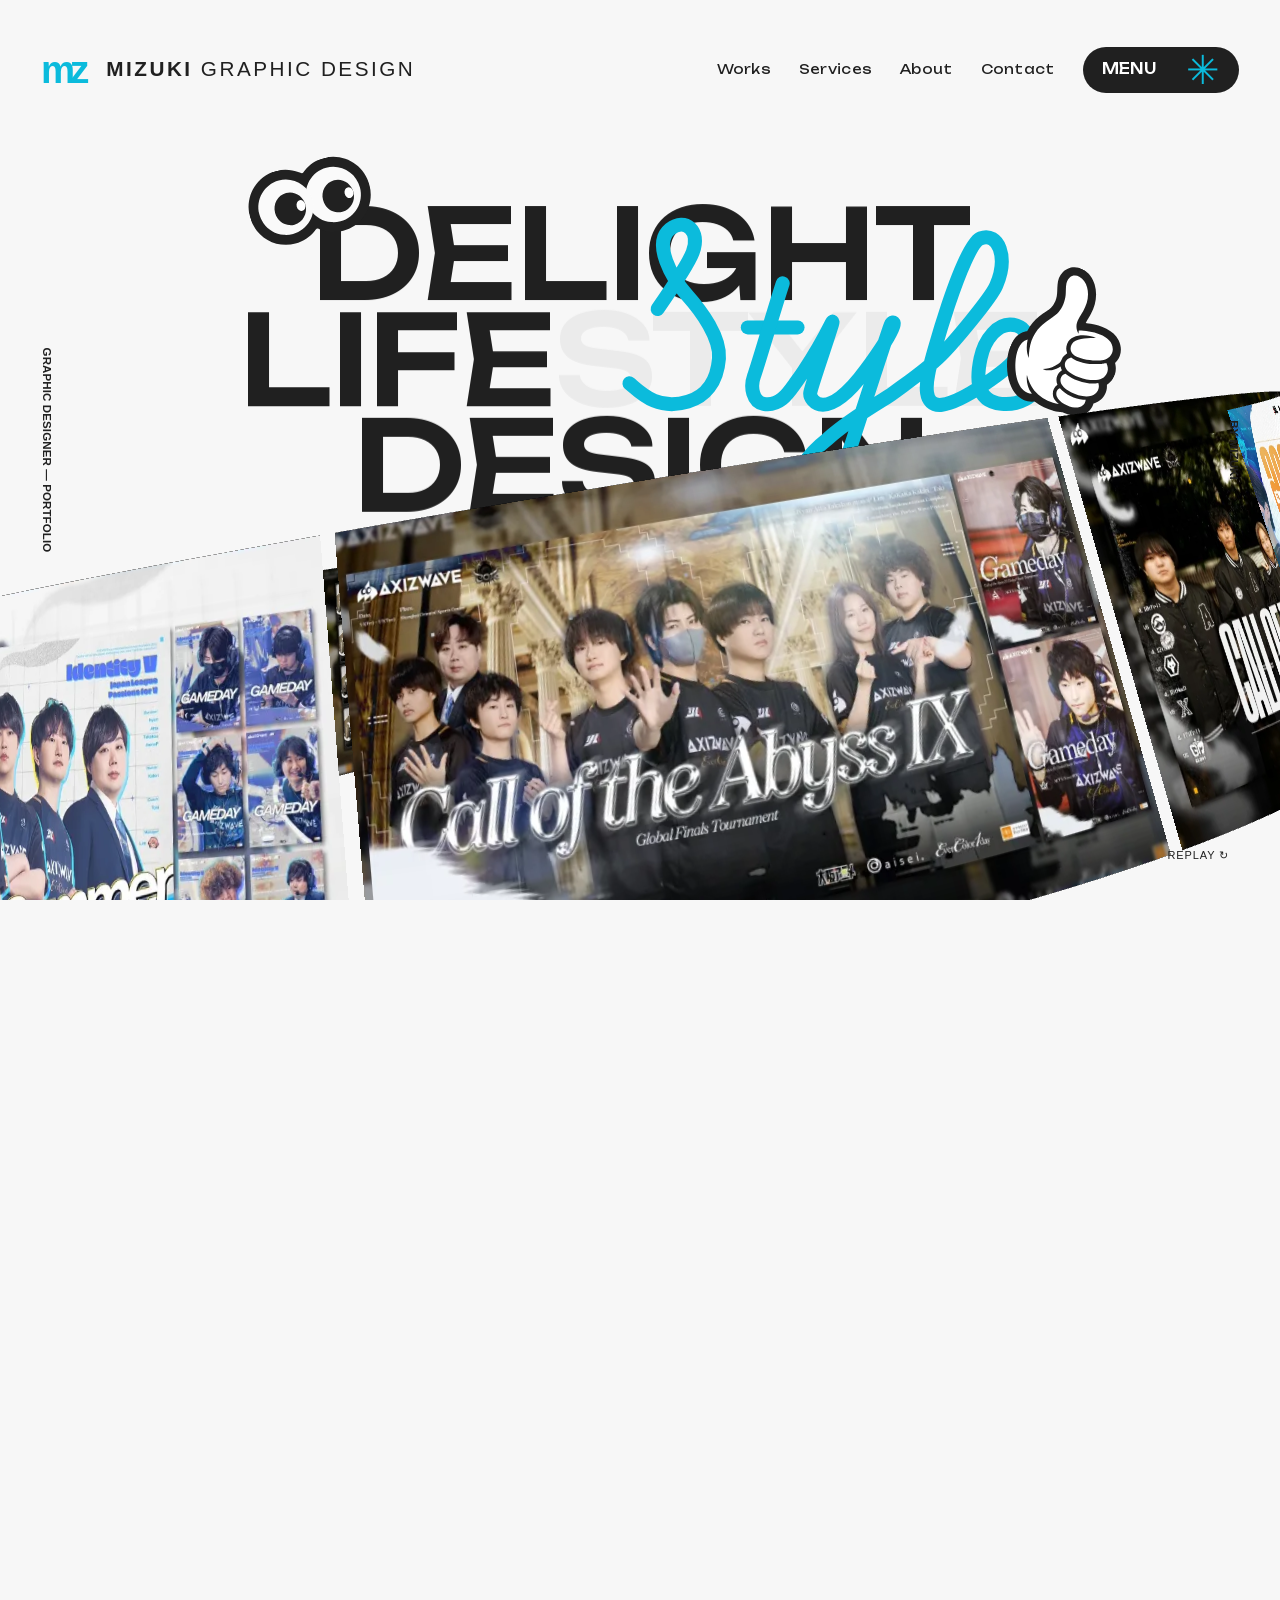
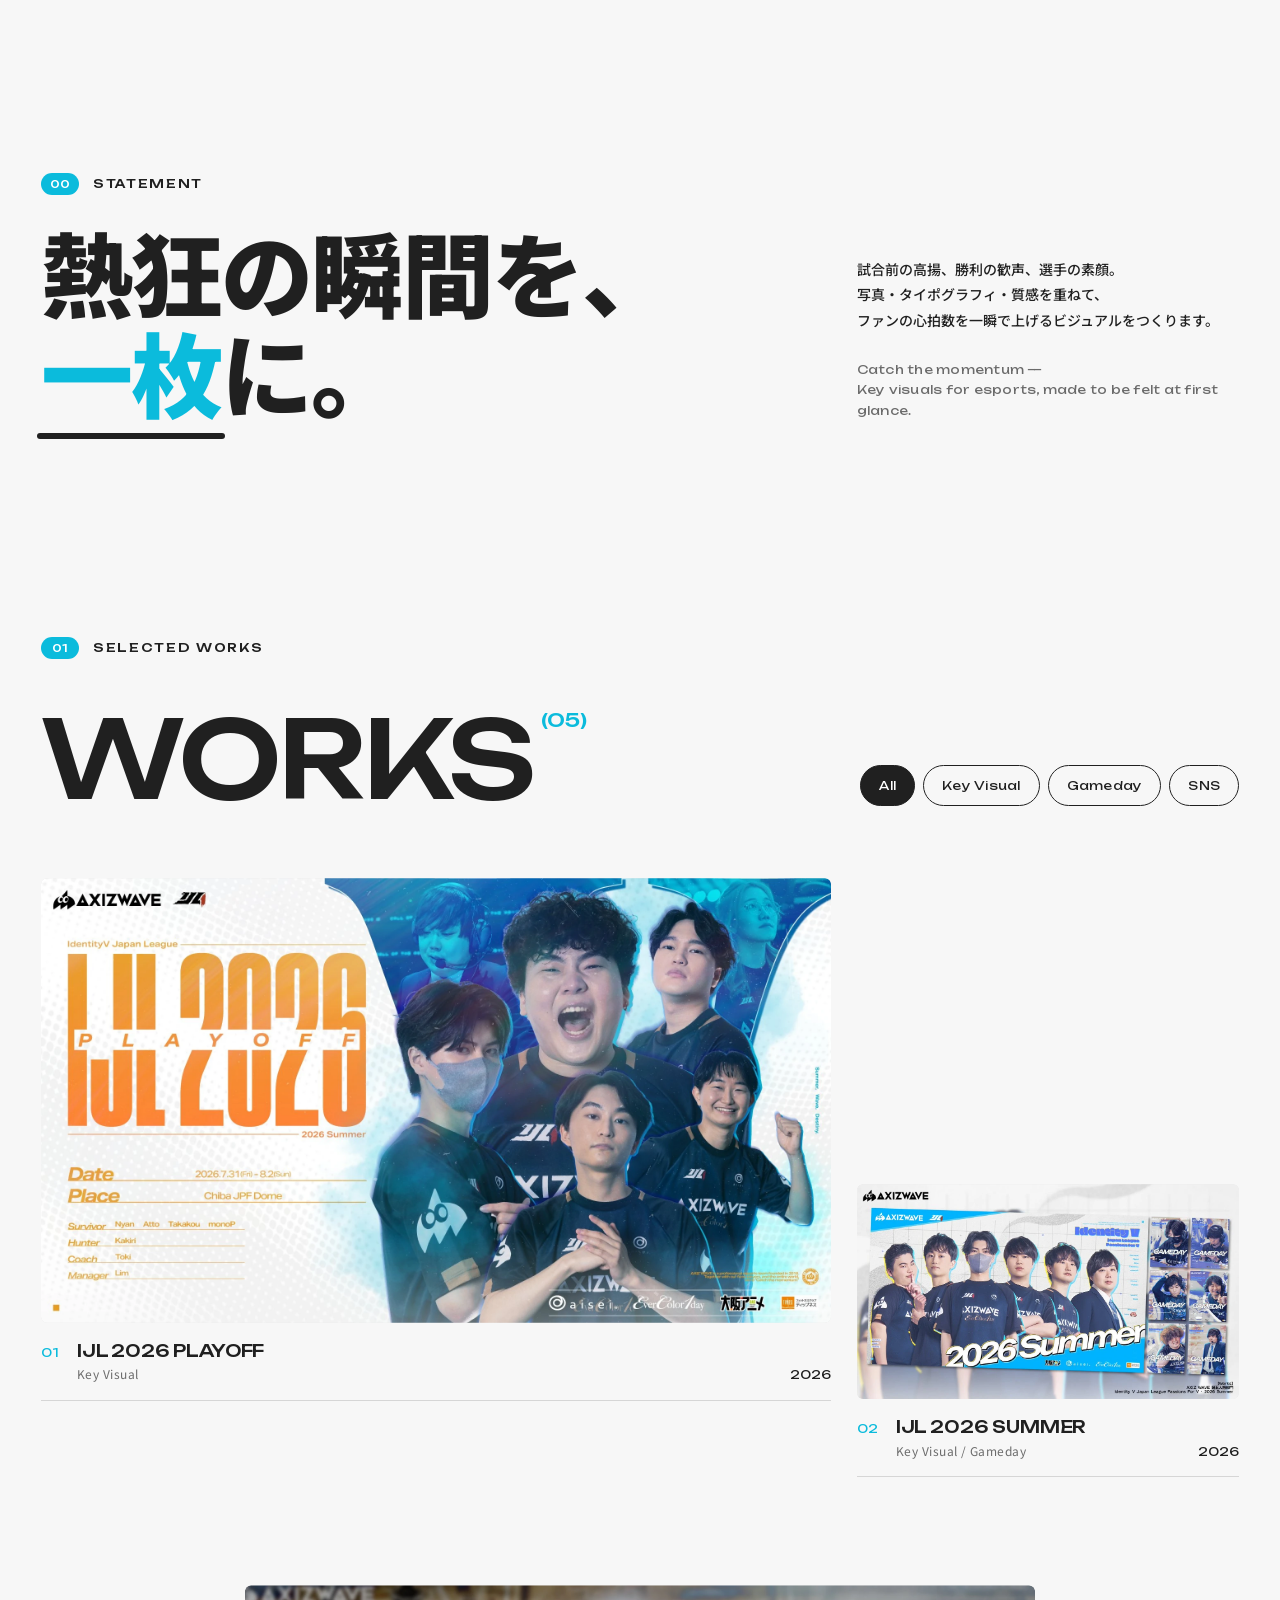
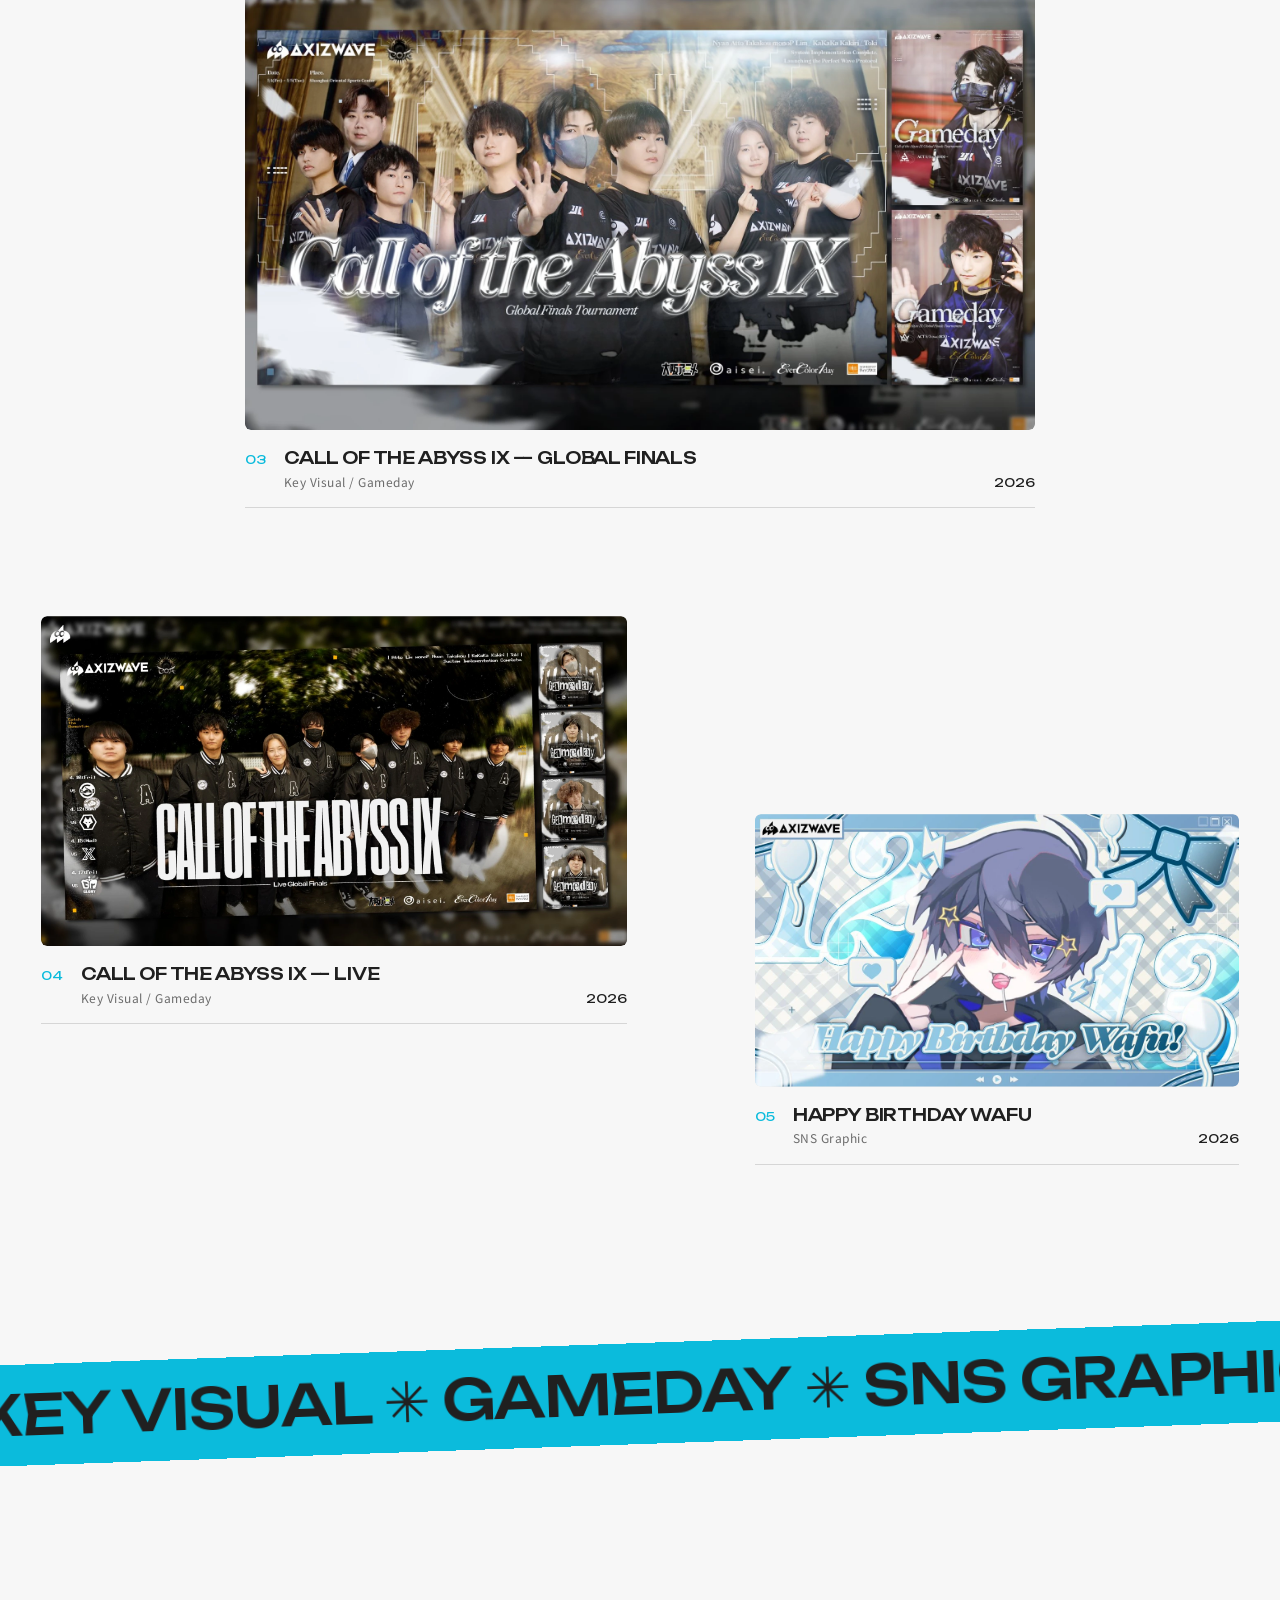
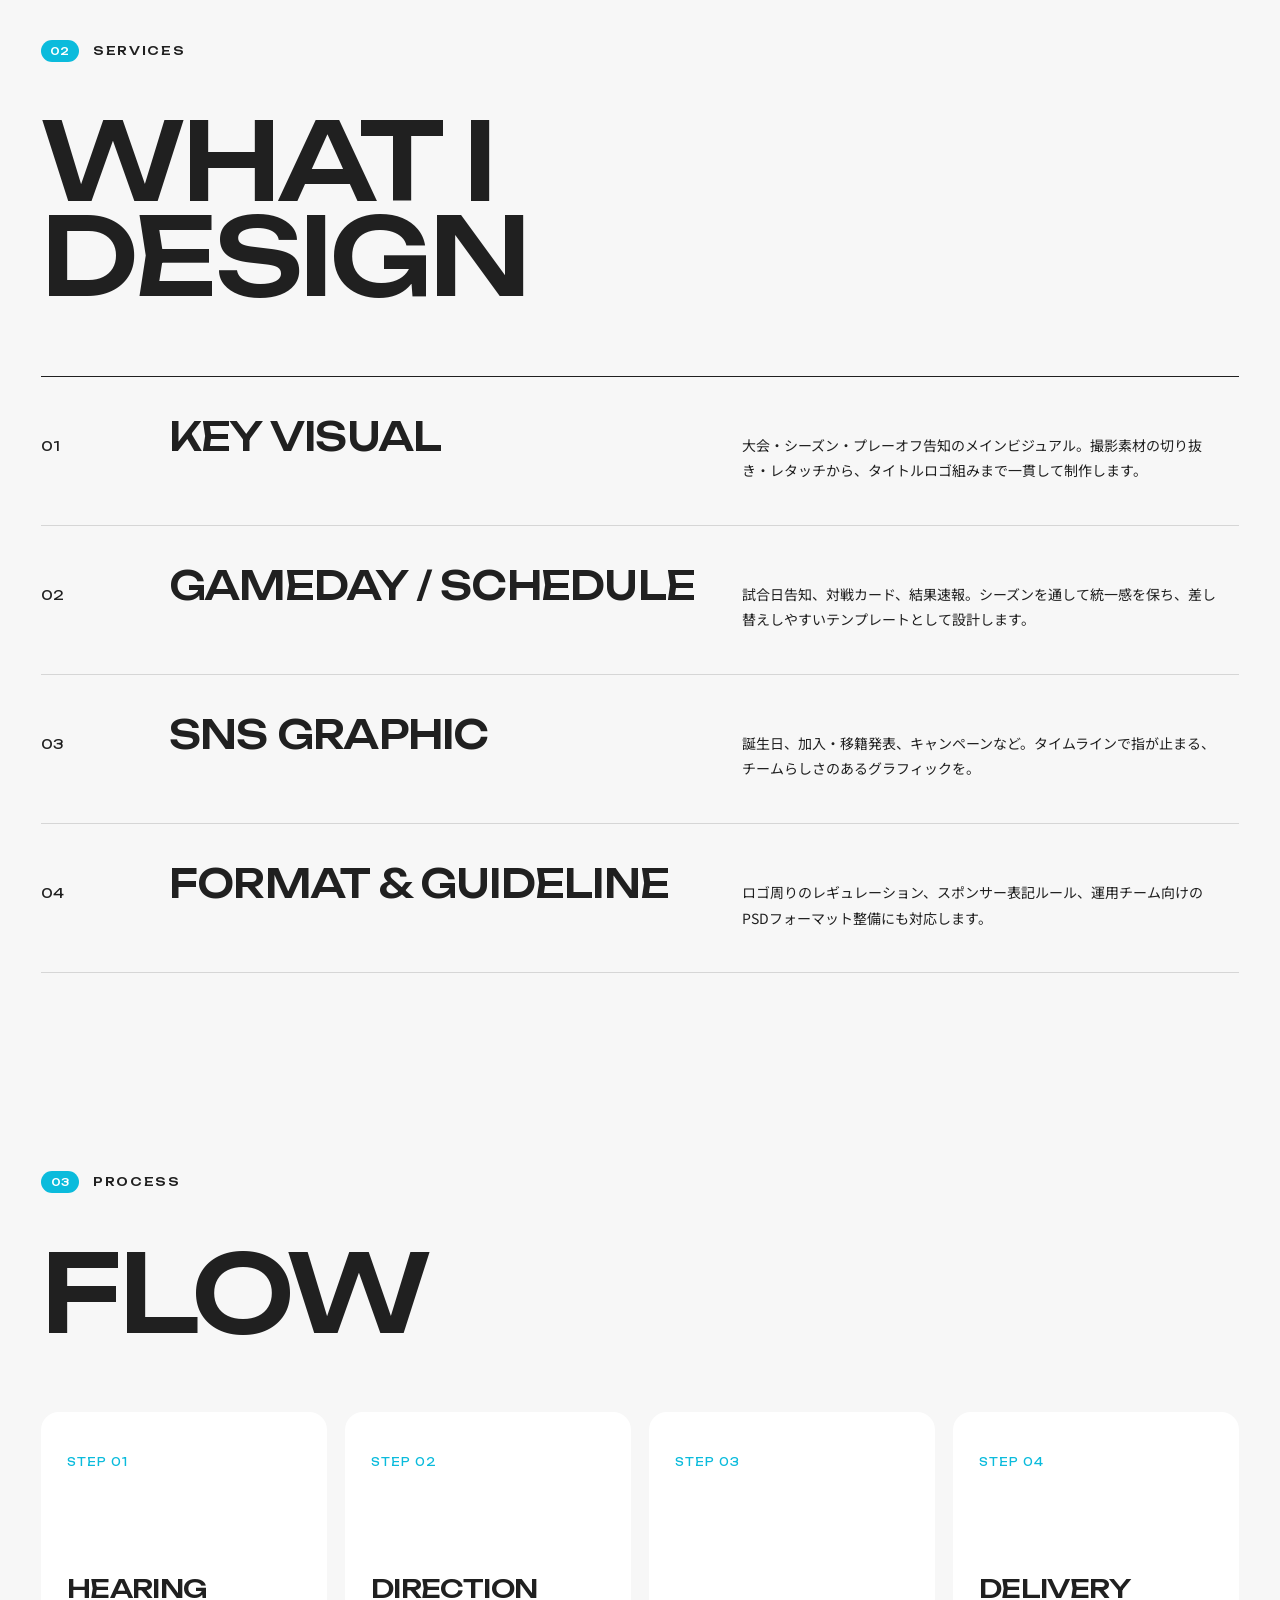
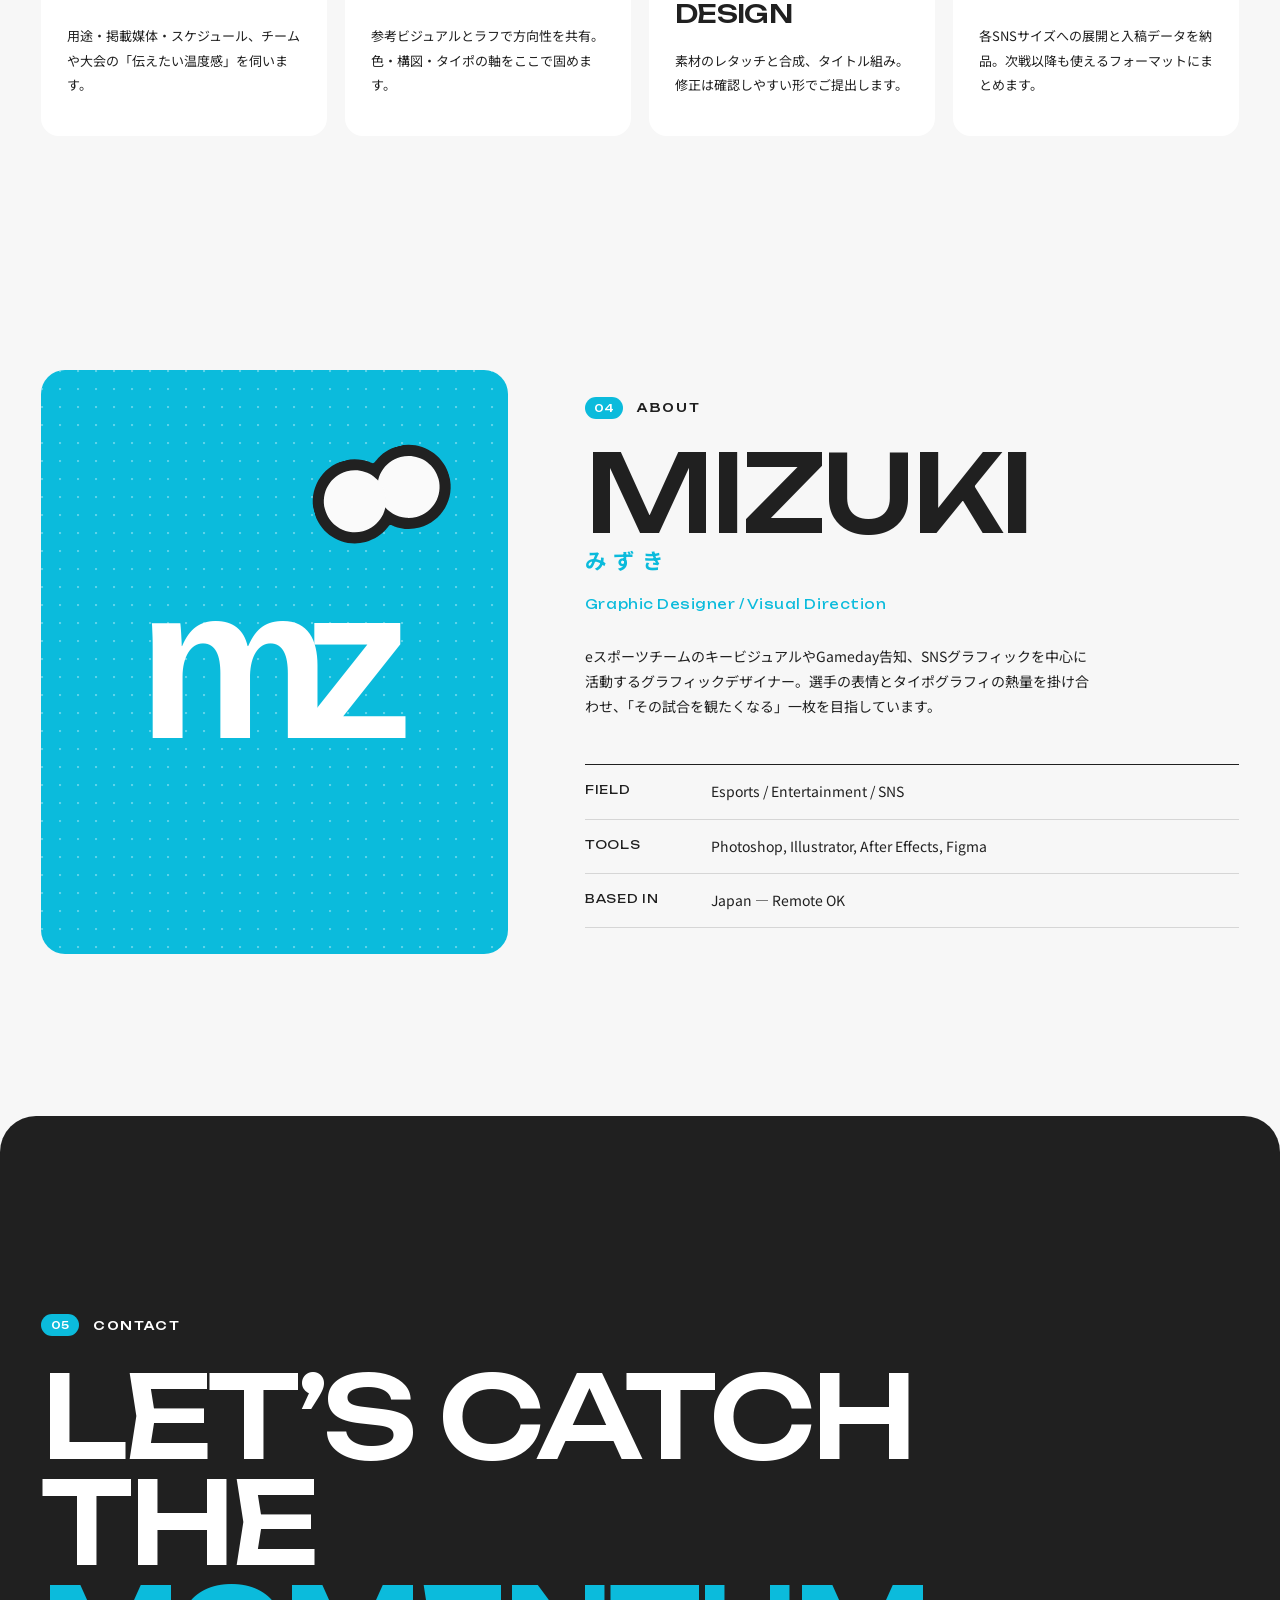
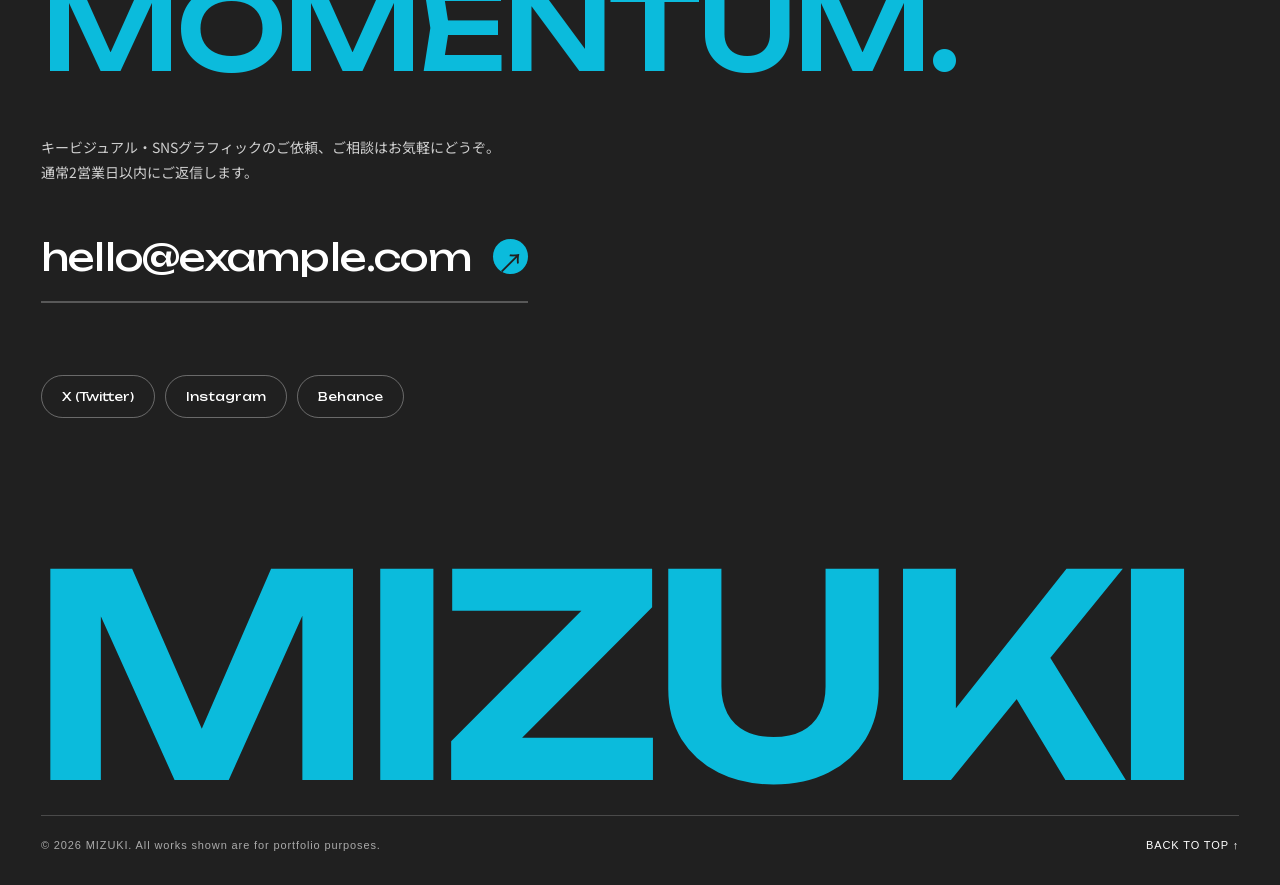
==== commit 18cf92c8: "Rebrand portfolio from placeholder AO DESIGN to MIZUKI Co-Authored-By: Claude Opus 5.5 <noreply@anth" ====
--- a/portfolio/index.html
+++ b/portfolio/index.html
@@ -3,9 +3,9 @@
 <head>
 <meta charset="utf-8">
 <meta name="viewport" content="width=device-width,initial-scale=1">
-<title>AO DESIGN — Graphic Designer Portfolio</title>
-<meta name="description" content="AO DESIGN｜eスポーツのキービジュアル、Gameday告知、SNSグラフィックを手がけるグラフィックデザイナーのポートフォリオ。">
-<meta property="og:title" content="AO DESIGN — Graphic Designer Portfolio">
+<title>MIZUKI — Graphic Designer Portfolio</title>
+<meta name="description" content="みずき（MIZUKI）｜eスポーツのキービジュアル、Gameday告知、SNSグラフィックを手がけるグラフィックデザイナーのポートフォリオ。">
+<meta property="og:title" content="MIZUKI — Graphic Designer Portfolio">
 <meta property="og:description" content="熱狂の瞬間を、一枚に。eスポーツのキービジュアル／SNSグラフィック制作。">
 <meta property="og:type" content="website">
 <meta property="og:image" content="assets/works/01-ijl2026-playoff.webp">
@@ -21,7 +21,7 @@
 <a class="skip" href="#works">作品へスキップ</a>
 
 <header class="site-header">
-  <a class="brand" href="#top" aria-label="AO DESIGN トップへ"><b>ao</b><strong>AO<span> DESIGN</span></strong></a>
+  <a class="brand" href="#top" aria-label="MIZUKI トップへ"><b>mz</b><strong>MIZUKI<span> GRAPHIC DESIGN</span></strong></a>
   <nav class="nav" aria-label="メイン">
     <a href="#works">Works</a><a href="#services">Services</a><a href="#about">About</a><a href="#contact">Contact</a>
   </nav>
@@ -43,7 +43,7 @@
       <canvas class="layer front" aria-hidden="true"></canvas>
       <div class="fallback" aria-hidden="true">DESIGN IN MOTION</div>
       <span class="edge left">GRAPHIC DESIGNER — PORTFOLIO</span>
-      <span class="edge right">KEY VISUAL / SNS GRAPHIC</span>
+      <span class="edge right">BY MIZUKI</span>
       <span class="hint">SCROLL TO EXPLORE ↓</span>
       <button class="replay" aria-label="オープニングを再生">REPLAY ↻</button>
     </div>
@@ -144,12 +144,12 @@
   <!-- ============ ABOUT ============ -->
   <section class="about" id="about" aria-labelledby="about-title">
     <div class="about-visual reveal">
-      <span class="about-mark" aria-hidden="true">ao</span>
+      <span class="about-mark" aria-hidden="true">mz</span>
       <img class="about-eyes" src="assets/img/eyes.svg" alt="" aria-hidden="true">
     </div>
     <div class="about-text">
       <p class="eyebrow reveal"><span>04</span>About</p>
-      <h2 id="about-title" class="display reveal">AO<br>DESIGN</h2>
+      <h2 id="about-title" class="display reveal">MIZUKI<small class="about-jp">みずき</small></h2>
       <p class="about-role reveal">Graphic Designer / Visual Direction</p>
       <p class="reveal">eスポーツチームのキービジュアルやGameday告知、SNSグラフィックを中心に活動するグラフィックデザイナー。選手の表情とタイポグラフィの熱量を掛け合わせ、「その試合を観たくなる」一枚を目指しています。</p>
       <dl class="about-list reveal">
@@ -176,9 +176,9 @@
 </main>
 
 <footer class="site-footer" data-theme="dark">
-  <span class="foot-mark" aria-hidden="true">AO DESIGN</span>
+  <span class="foot-mark" aria-hidden="true">MIZUKI</span>
   <div class="foot-row">
-    <small>© 2026 AO DESIGN. All works shown are for portfolio purposes.</small>
+    <small>© 2026 MIZUKI. All works shown are for portfolio purposes.</small>
     <a href="#top">BACK TO TOP ↑</a>
   </div>
 </footer>
@@ -193,7 +193,7 @@
     <a href="#about"><span>04</span>About</a>
     <a href="#contact"><span>05</span>Contact</a>
   </nav>
-  <p>AO DESIGN — GRAPHIC DESIGNER PORTFOLIO</p>
+  <p>MIZUKI — GRAPHIC DESIGNER PORTFOLIO</p>
 </dialog>
 
 <!-- Work detail -->
--- a/portfolio/assets/style.css
+++ b/portfolio/assets/style.css
@@ -1,5 +1,5 @@
 /* =========================================================
-   AO DESIGN — Portfolio
+   MIZUKI — Portfolio
    Palette: blue #0bbbdc / ink #202020 / paper #f7f7f7
    Type: Unbounded (display) + Noto Sans JP (text)
    ========================================================= */
@@ -168,6 +168,7 @@
 .about-mark{font-family:Arial,sans-serif;font-weight:700;font-size:clamp(120px,17vw,320px);letter-spacing:-.13em;color:#fff;line-height:1;position:relative;margin-left:-.13em}
 .about-eyes{position:absolute;width:30%;right:12%;top:14%;transform:rotate(-15deg)}
 .about-text>p:not(.eyebrow){font-size:clamp(14px,1.05vw,17px);max-width:36em}
+.about-jp{display:block;margin-top:.5em;font-family:var(--jp);font-weight:700;font-size:.2em;letter-spacing:.3em;color:var(--blue)}
 .about-role{font-family:var(--display);font-size:13px!important;color:var(--blue);letter-spacing:.04em;margin:2.6vh 0 3vh}
 .about-list{margin:5vh 0 0;border-top:1px solid var(--ink)}
 .about-list div{display:grid;grid-template-columns:9em 1fr;padding:14px 0;border-bottom:1px solid var(--line);font-size:14px}
@@ -188,7 +189,7 @@
 .socials a{display:inline-block;border:1px solid #ffffff55;border-radius:40px;padding:10px 20px;font-family:var(--display);font-size:12px;transition:background .3s,color .3s}
 .socials a:hover{background:#fff;color:var(--ink)}
 .site-footer{background:var(--ink);color:#fff;padding:0 var(--gutter) 30px;overflow:hidden}
-.foot-mark{display:block;font-family:var(--display);font-weight:600;font-size:13.6vw;line-height:.8;letter-spacing:-.05em;color:var(--blue);white-space:nowrap;margin:0 -.04em 3vh}
+.foot-mark{display:block;font-family:var(--display);font-weight:600;font-size:22vw;line-height:.8;letter-spacing:-.05em;color:var(--blue);white-space:nowrap;margin:0 -.04em 3vh}
 .foot-row{display:flex;justify-content:space-between;gap:20px;flex-wrap:wrap;font-family:Arial,sans-serif;font-size:11px;letter-spacing:.08em;border-top:1px solid #ffffff30;padding-top:20px}
 .foot-row small{font-size:inherit;color:#aaa}
 
@@ -244,7 +245,7 @@
 @media (max-width:700px){
   :root{--gutter:6%}
   .site-header{top:27px}
-  .brand{gap:10px;font-size:12px;letter-spacing:.08em}.brand b{font-size:33px}
+  .brand{gap:10px;font-size:12px;letter-spacing:.08em}.brand strong span{display:none}.brand b{font-size:33px}
   .menu-toggle{padding:0 15px;gap:12px;min-height:40px;font-size:11px}.menu-toggle i{font-size:27px}
   .heading-position{padding-bottom:15vh}.heading{font-size:10.4vw}
   .ink-script{width:43vw}
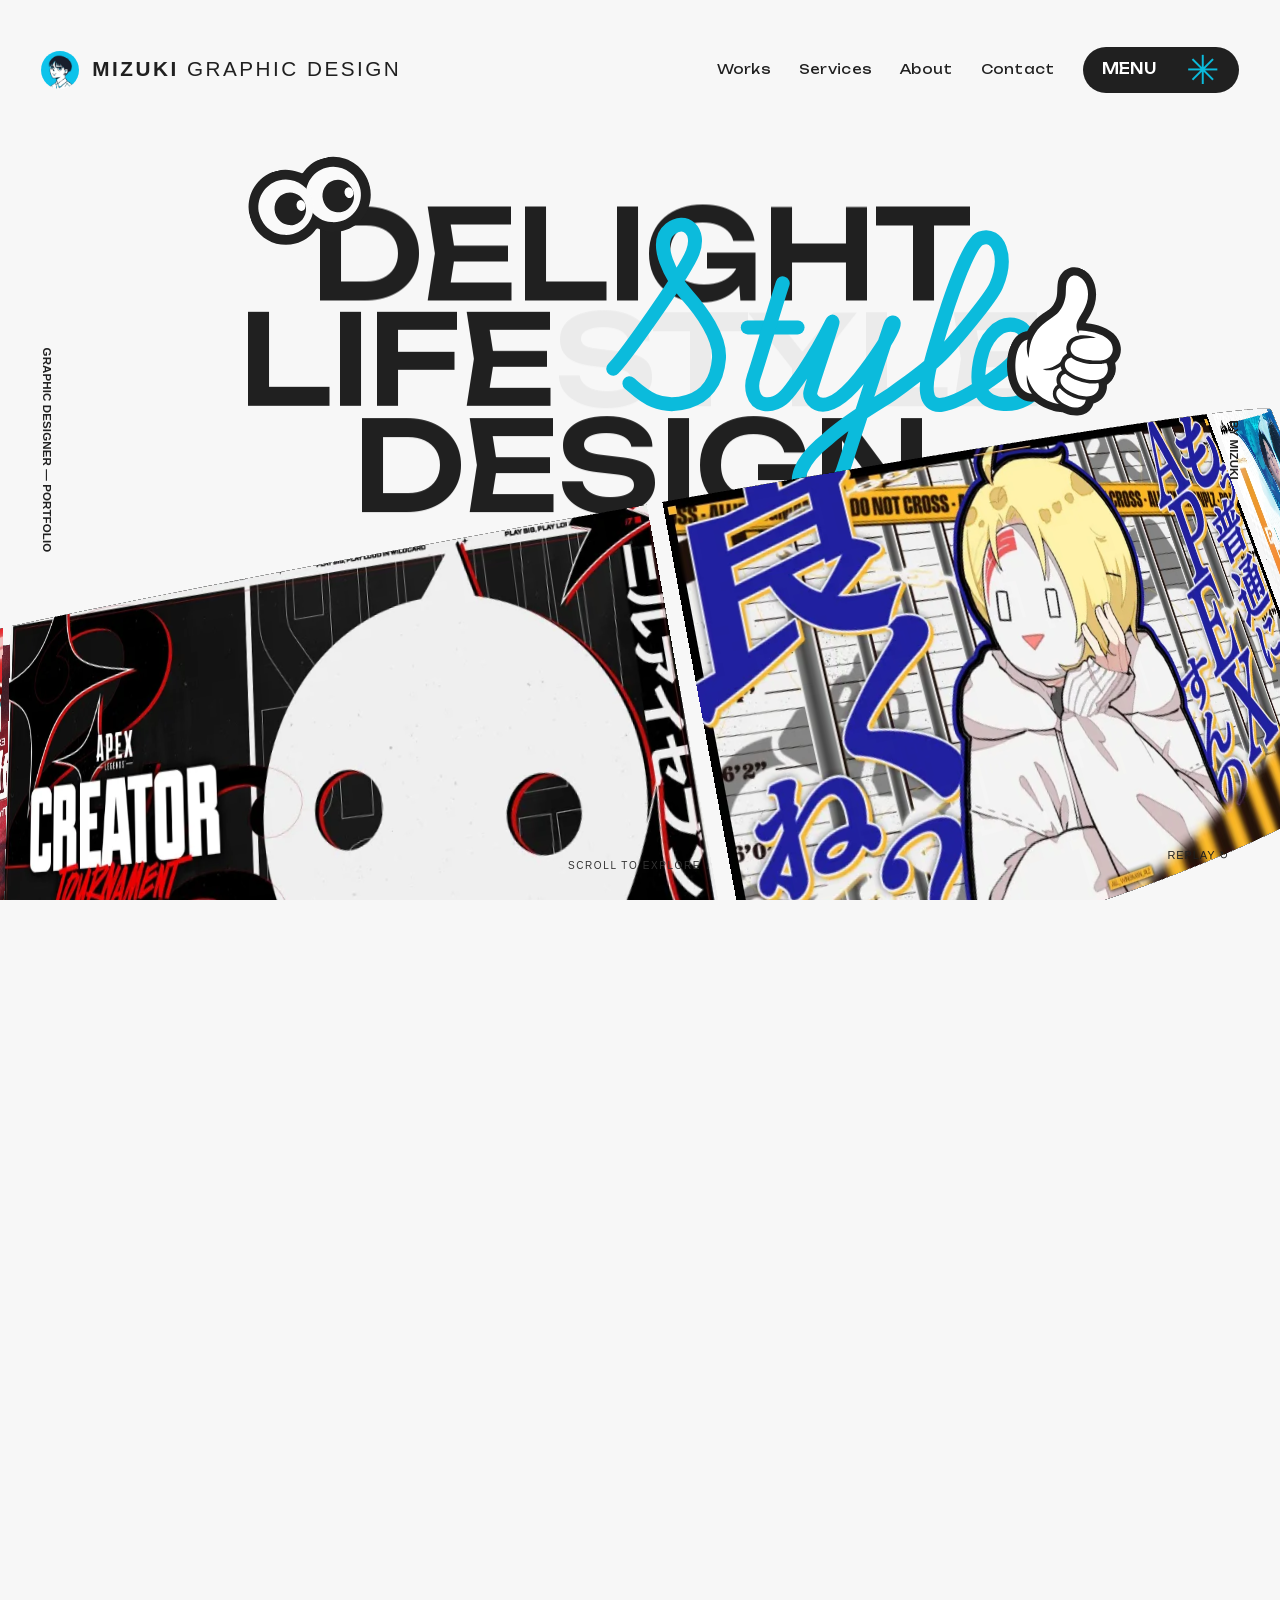
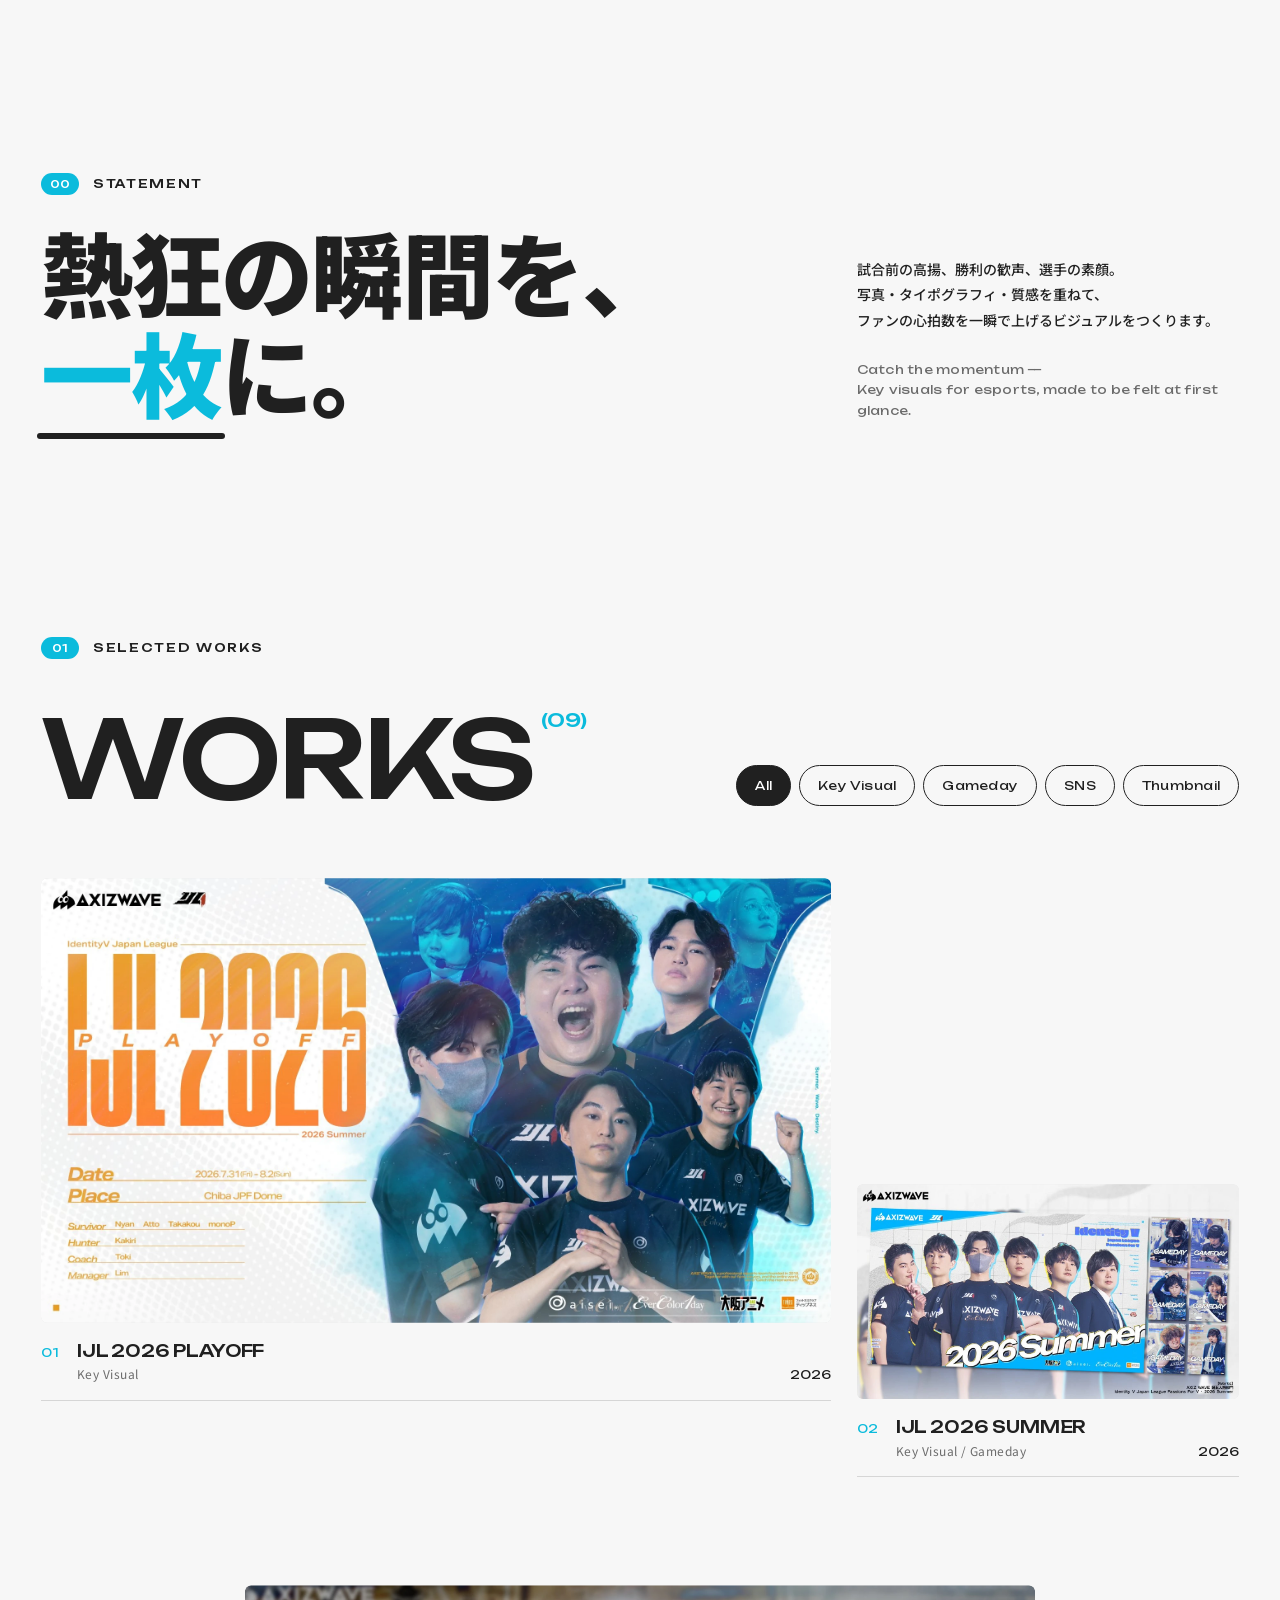
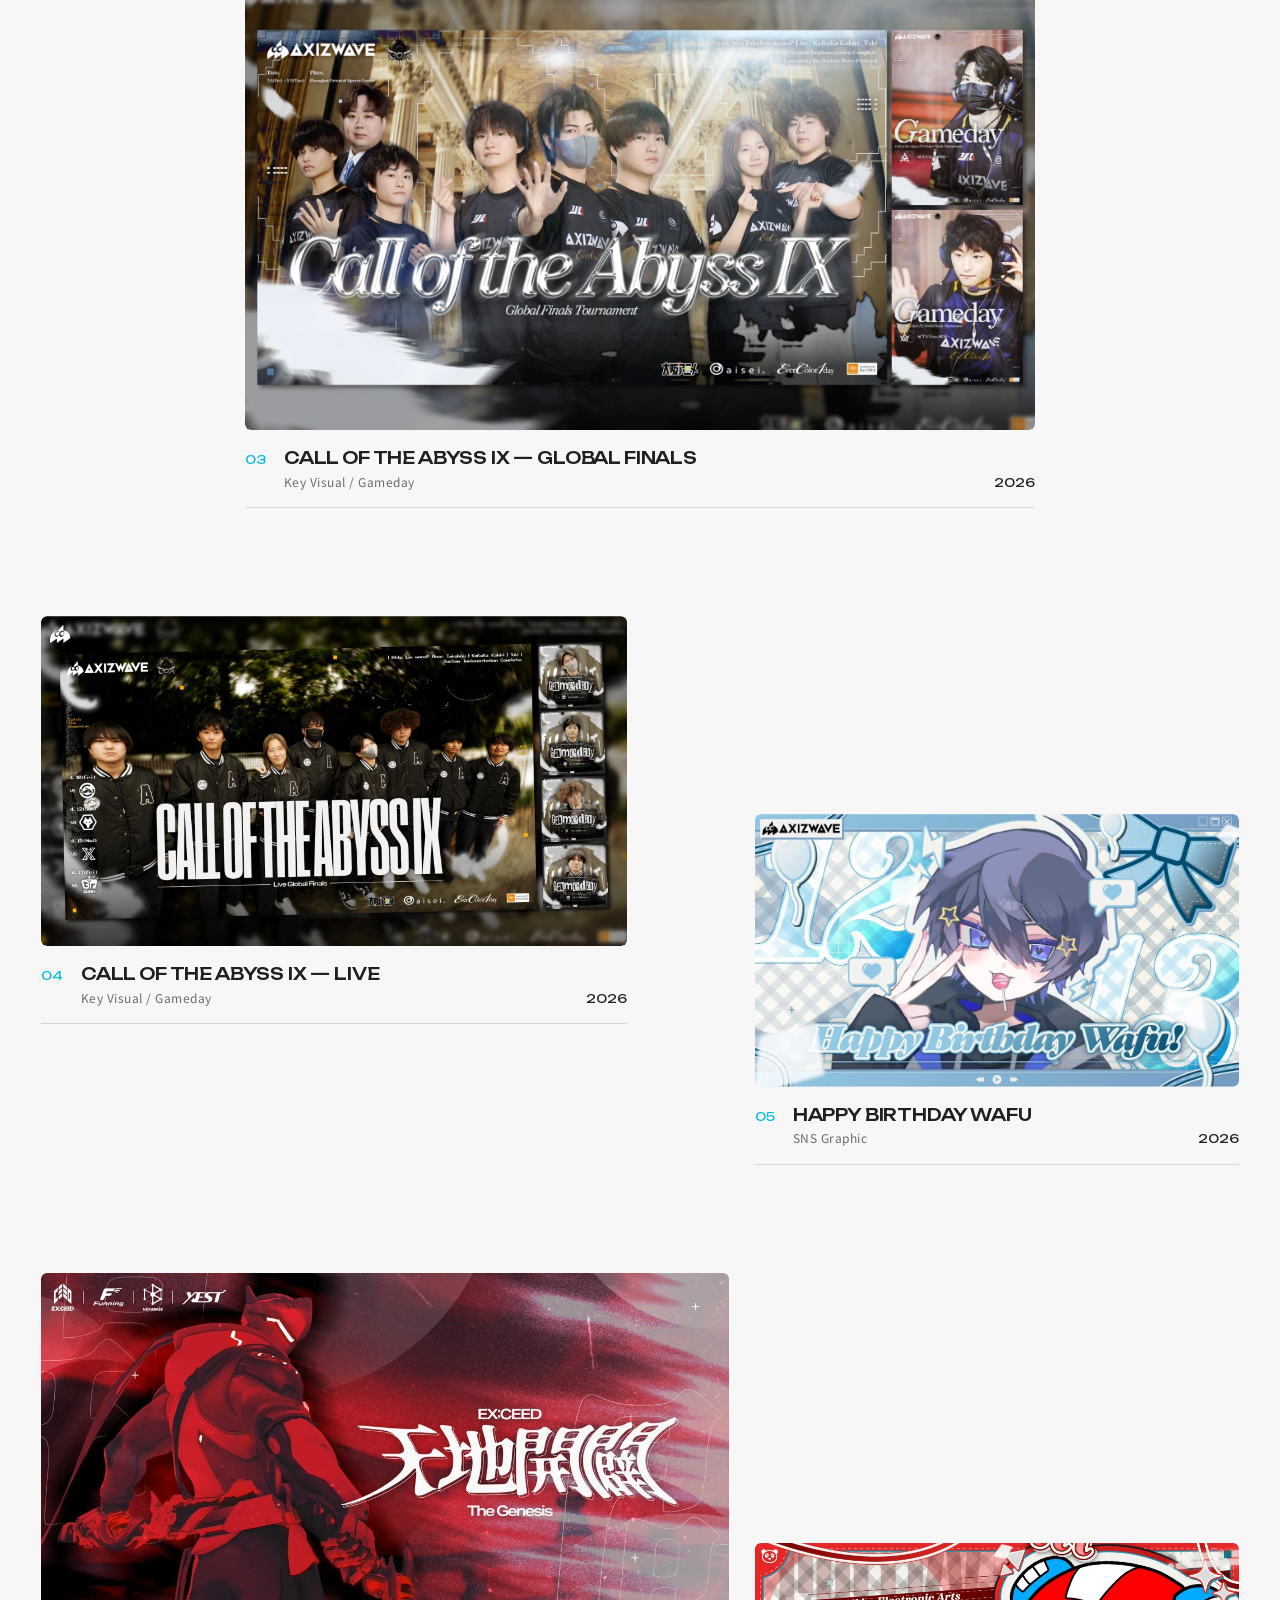
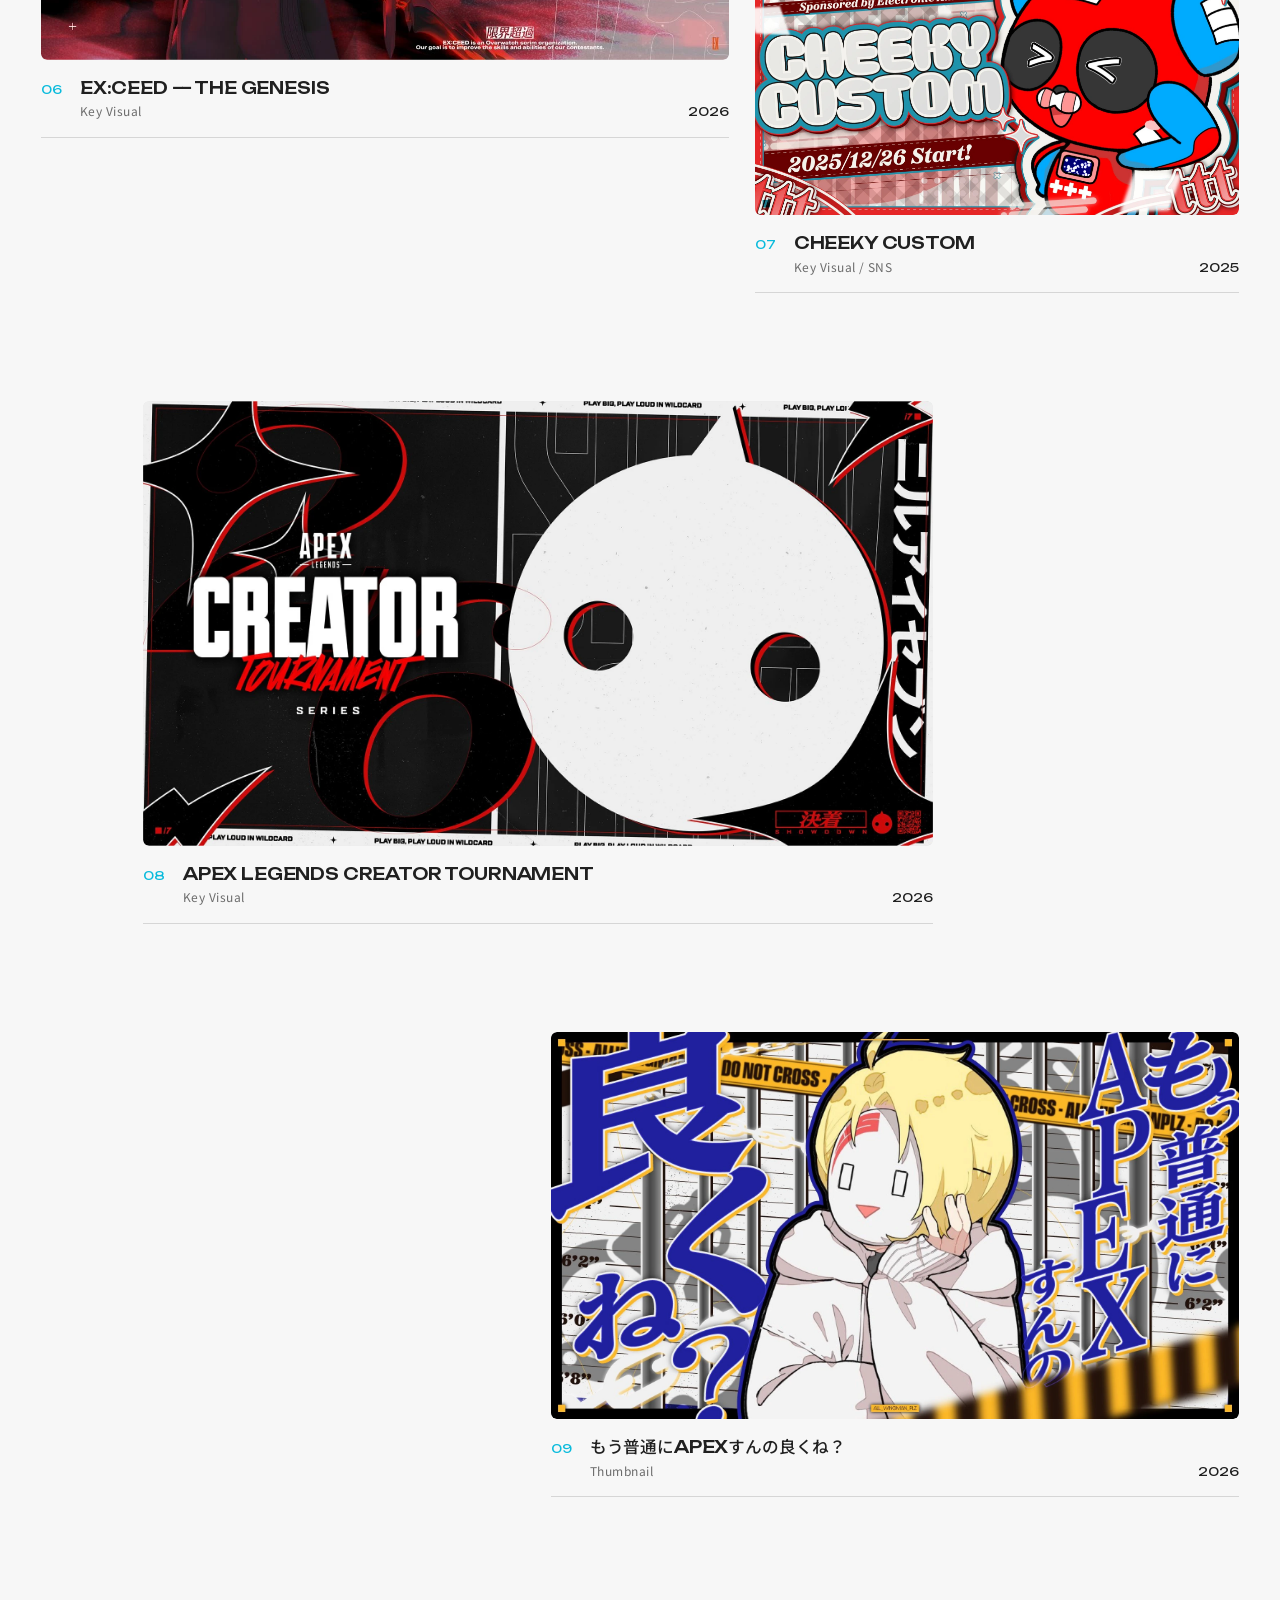
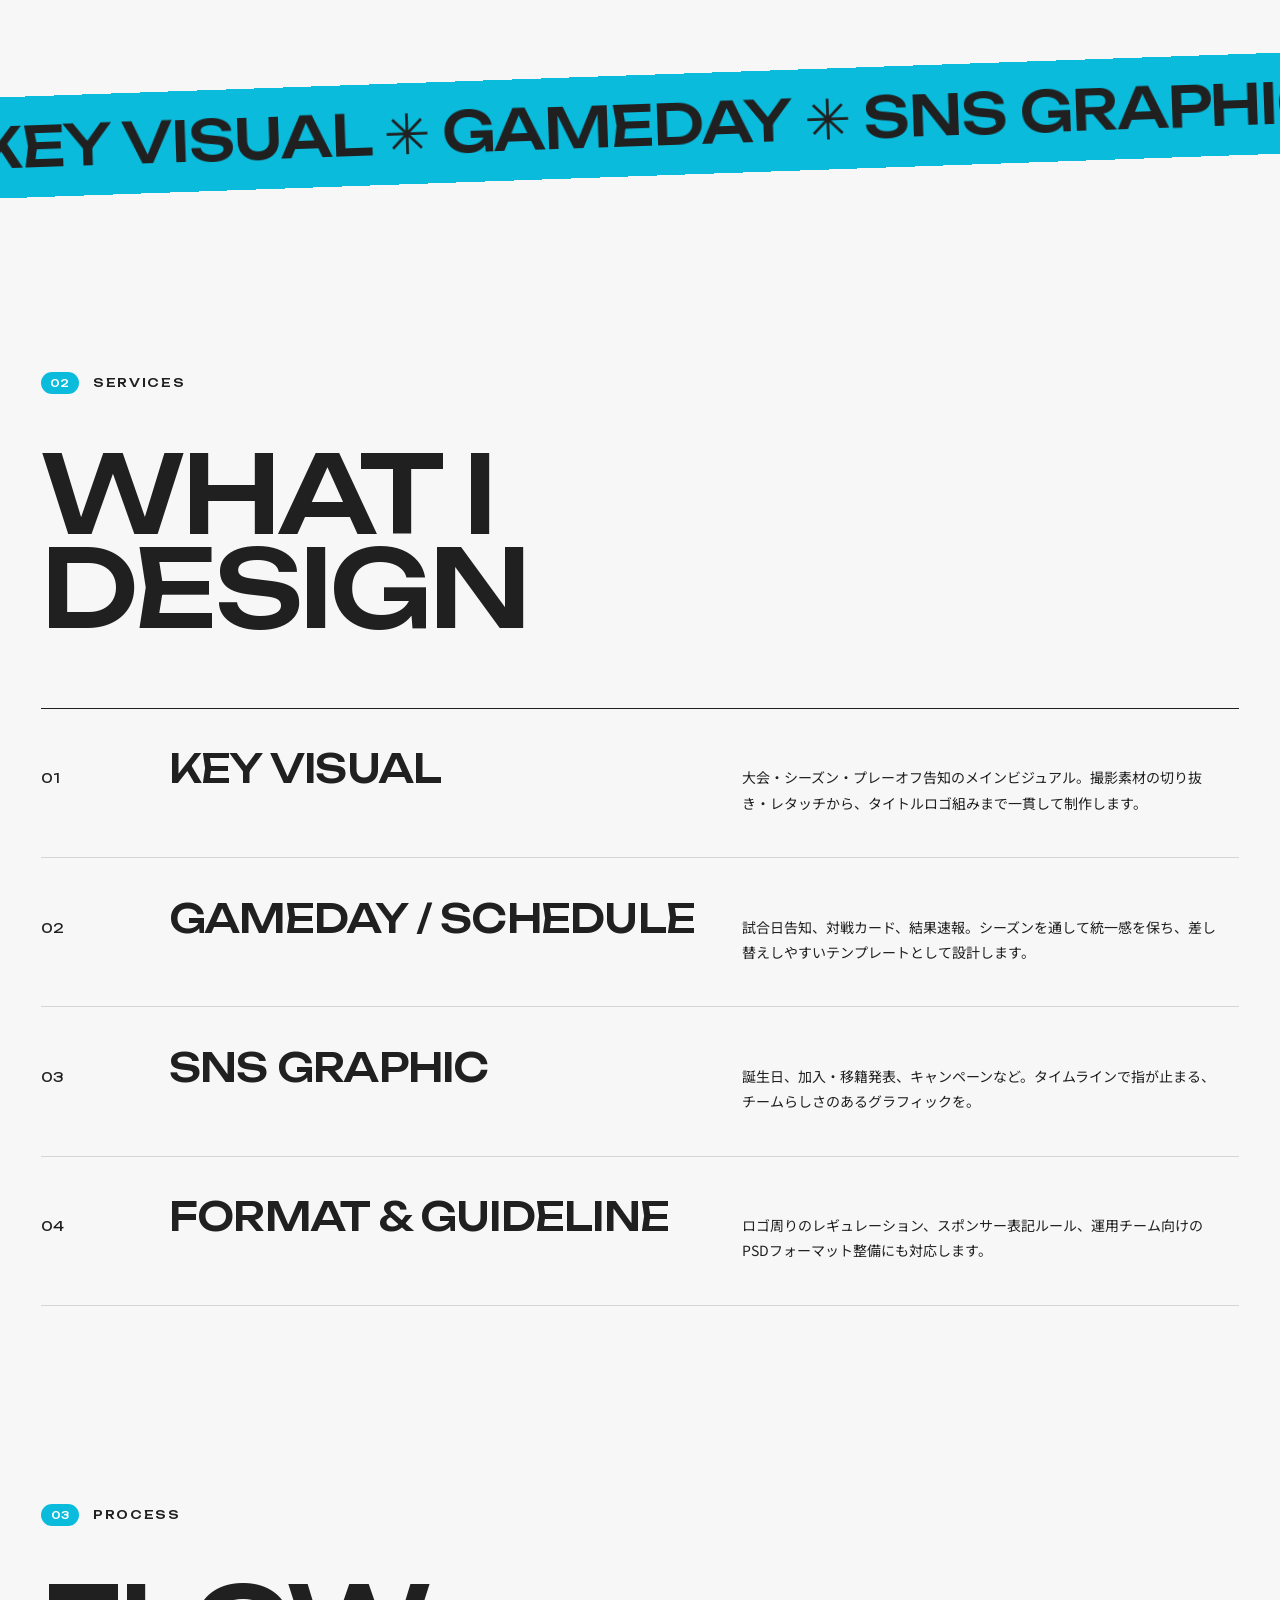
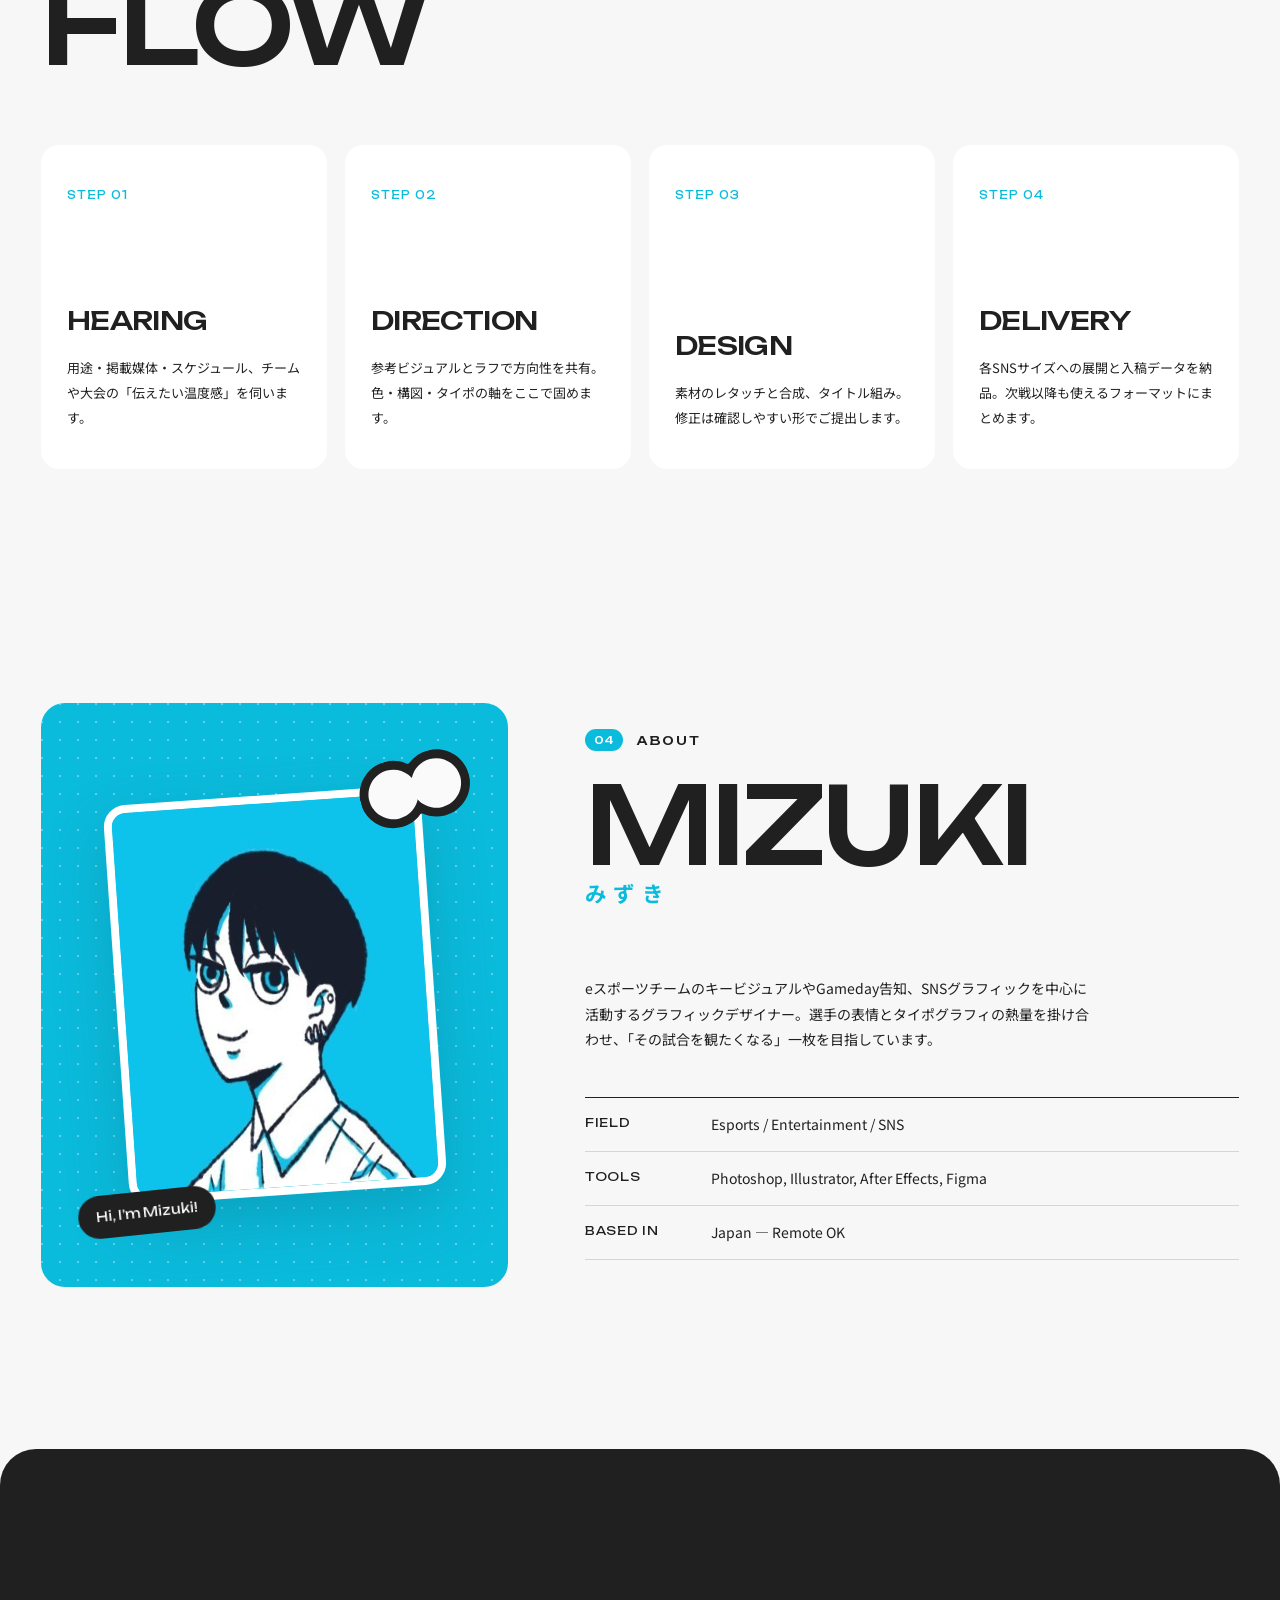
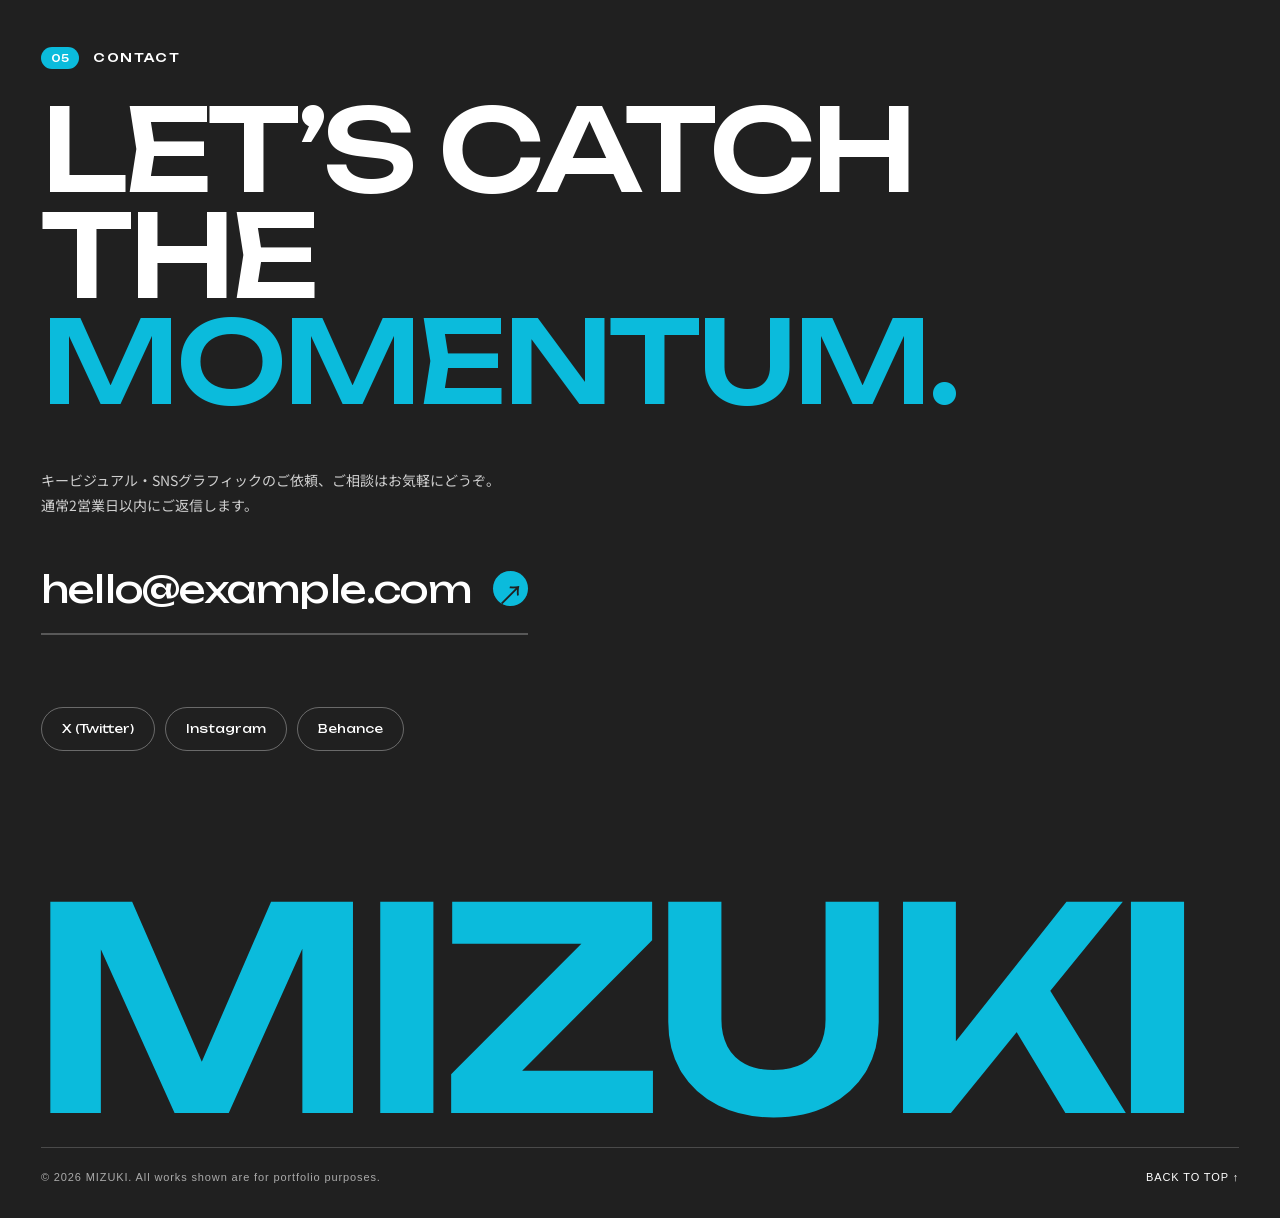
==== commit 9edce4c0: "Add Mizuki's icon and four new works to the portfolio - Icon used in header, About panel and as favi" ====
--- a/portfolio/index.html
+++ b/portfolio/index.html
@@ -10,6 +10,8 @@
 <meta property="og:type" content="website">
 <meta property="og:image" content="assets/works/01-ijl2026-playoff.webp">
 <meta name="theme-color" content="#f7f7f7">
+<link rel="icon" href="assets/img/icon.png">
+<link rel="apple-touch-icon" href="assets/img/icon.png">
 <link rel="preconnect" href="https://fonts.googleapis.com">
 <link rel="preconnect" href="https://fonts.gstatic.com" crossorigin>
 <link href="https://fonts.googleapis.com/css2?family=Noto+Sans+JP:wght@400;500;700;900&display=swap" rel="stylesheet">
@@ -21,7 +23,7 @@
 <a class="skip" href="#works">作品へスキップ</a>
 
 <header class="site-header">
-  <a class="brand" href="#top" aria-label="MIZUKI トップへ"><b>mz</b><strong>MIZUKI<span> GRAPHIC DESIGN</span></strong></a>
+  <a class="brand" href="#top" aria-label="MIZUKI トップへ"><img class="brand-icon" src="assets/img/icon.png" alt="" width="400" height="400"><strong>MIZUKI<span> GRAPHIC DESIGN</span></strong></a>
   <nav class="nav" aria-label="メイン">
     <a href="#works">Works</a><a href="#services">Services</a><a href="#about">About</a><a href="#contact">Contact</a>
   </nav>
@@ -63,12 +65,13 @@
   <section class="works" id="works" aria-labelledby="works-title">
     <div class="section-head">
       <p class="eyebrow reveal"><span>01</span>Selected Works</p>
-      <h2 id="works-title" class="display reveal">Works<sup>(05)</sup></h2>
+      <h2 id="works-title" class="display reveal">Works<sup>(09)</sup></h2>
       <div class="filters reveal" role="group" aria-label="カテゴリで絞り込み">
         <button class="chip is-active" data-filter="all" aria-pressed="true">All</button>
         <button class="chip" data-filter="kv" aria-pressed="false">Key Visual</button>
         <button class="chip" data-filter="gameday" aria-pressed="false">Gameday</button>
         <button class="chip" data-filter="sns" aria-pressed="false">SNS</button>
+        <button class="chip" data-filter="thumb" aria-pressed="false">Thumbnail</button>
       </div>
     </div>
 
@@ -103,13 +106,37 @@
           <span class="meta"><span class="no">05</span><span class="title">Happy Birthday Wafu</span><span class="tags">SNS Graphic</span><span class="year">2026</span></span>
         </button>
       </li>
+    <li class="work w6" data-cat="kv">
+        <button class="work-link" data-index="5" aria-label="EX:CEED 天地開闢 The Genesis の詳細を見る">
+          <span class="thumb"><img src="assets/works/06-exceed-genesis.webp" alt="EX:CEED 天地開闢 The Genesis キービジュアル。赤一色で染めたキャラクターと筆文字風タイトル" width="1200" height="675" loading="lazy"></span>
+          <span class="meta"><span class="no">06</span><span class="title">EX:CEED — The Genesis</span><span class="tags">Key Visual</span><span class="year">2026</span></span>
+        </button>
+      </li>
+      <li class="work w7" data-cat="kv sns">
+        <button class="work-link" data-index="6" aria-label="CHEEKY CUSTOM の詳細を見る">
+          <span class="thumb"><img src="assets/works/07-cheeky-custom.webp" alt="CHEEKY CUSTOM 告知ビジュアル。赤いキャラクターとぷっくりしたロゴ" width="1920" height="1080" loading="lazy"></span>
+          <span class="meta"><span class="no">07</span><span class="title">Cheeky Custom</span><span class="tags">Key Visual / SNS</span><span class="year">2025</span></span>
+        </button>
+      </li>
+      <li class="work w8" data-cat="kv">
+        <button class="work-link" data-index="7" aria-label="APEX Legends Creator Tournament Series の詳細を見る">
+          <span class="thumb"><img src="assets/works/08-apex-creator-tournament.webp" alt="APEX LEGENDS CREATOR TOURNAMENT SERIES ビジュアル。黒・白・赤のグラフィック" width="1920" height="1080" loading="lazy"></span>
+          <span class="meta"><span class="no">08</span><span class="title">Apex Legends Creator Tournament</span><span class="tags">Key Visual</span><span class="year">2026</span></span>
+        </button>
+      </li>
+      <li class="work w9" data-cat="thumb">
+        <button class="work-link" data-index="8" aria-label="もう普通にAPEXすんの良くね？ の詳細を見る">
+          <span class="thumb"><img src="assets/works/09-apex-thumbnail.webp" alt="「もう普通にAPEXすんの良くね？」動画サムネイル。キャラクターと極太の縦組みタイポ" width="1920" height="1080" loading="lazy"></span>
+          <span class="meta"><span class="no">09</span><span class="title">もう普通にAPEXすんの良くね？</span><span class="tags">Thumbnail</span><span class="year">2026</span></span>
+        </button>
+      </li>
     </ul>
   </section>
 
   <!-- ============ MARQUEE ============ -->
   <div class="marquee" aria-hidden="true">
     <div class="marquee-track">
-      <span>KEY VISUAL ✳ GAMEDAY ✳ SNS GRAPHIC ✳ ESPORTS ✳ TYPOGRAPHY ✳ RETOUCH ✳&nbsp;</span><span>KEY VISUAL ✳ GAMEDAY ✳ SNS GRAPHIC ✳ ESPORTS ✳ TYPOGRAPHY ✳ RETOUCH ✳&nbsp;</span>
+      <span>KEY VISUAL ✳ GAMEDAY ✳ SNS GRAPHIC ✳ THUMBNAIL ✳ ESPORTS ✳ TYPOGRAPHY ✳&nbsp;</span><span>KEY VISUAL ✳ GAMEDAY ✳ SNS GRAPHIC ✳ THUMBNAIL ✳ ESPORTS ✳ TYPOGRAPHY ✳&nbsp;</span>
     </div>
   </div>
 
@@ -144,8 +171,9 @@
   <!-- ============ ABOUT ============ -->
   <section class="about" id="about" aria-labelledby="about-title">
     <div class="about-visual reveal">
-      <span class="about-mark" aria-hidden="true">mz</span>
+      <img class="about-icon" src="assets/img/icon.png" alt="みずきのアイコンイラスト" width="400" height="400">
       <img class="about-eyes" src="assets/img/eyes.svg" alt="" aria-hidden="true">
+      <span class="about-hi">Hi, I’m Mizuki!</span>
     </div>
     <div class="about-text">
       <p class="eyebrow reveal"><span>04</span>About</p>
@@ -201,7 +229,7 @@
   <div class="lb-inner">
     <figure class="lb-figure"><img class="lb-img" src="" alt=""></figure>
     <div class="lb-info">
-      <p class="lb-count"><span class="lb-no">01</span> / 05</p>
+      <p class="lb-count"><span class="lb-no">01</span> / <span class="lb-total">09</span></p>
       <h3 id="lb-title" class="lb-title"></h3>
       <dl class="lb-meta">
         <div><dt>Client</dt><dd class="lb-client"></dd></div>
--- a/portfolio/assets/style.css
+++ b/portfolio/assets/style.css
@@ -29,6 +29,7 @@
 .site-header{position:fixed;z-index:30;top:5.2vh;left:var(--gutter);right:var(--gutter);display:flex;justify-content:space-between;align-items:center;pointer-events:none;transition:color .4s}
 .site-header>*{pointer-events:auto}
 .brand{display:flex;align-items:center;gap:17px;font-family:Arial,sans-serif;font-size:clamp(17px,1.62vw,32px);letter-spacing:.12em;line-height:1}
+.brand-icon{width:clamp(38px,3vw,56px);height:auto;aspect-ratio:1;border-radius:50%;box-shadow:0 0 0 2px var(--paper);margin-right:-4px}
 .brand b{font-size:clamp(35px,3vw,58px);letter-spacing:-.13em;color:var(--blue);margin-right:5px}
 .brand strong{font-weight:800}.brand span{font-weight:400}
 .nav{margin-left:auto;margin-right:2.2vw;display:flex;gap:2.2vw;font-family:var(--display);font-size:13px;letter-spacing:.02em;opacity:0;transform:translateY(-8px);transition:opacity .5s,transform .5s var(--ease)}
@@ -41,7 +42,7 @@
 .menu-toggle:hover i{transform:rotate(90deg)}
 .site-header .brand,.site-header .nav{transition:background .4s,padding .4s var(--ease),opacity .5s,transform .5s var(--ease),box-shadow .4s}
 .site-header.scrolled .brand,.site-header.scrolled .nav{background:#f7f7f7d9;-webkit-backdrop-filter:blur(14px) saturate(1.4);backdrop-filter:blur(14px) saturate(1.4);border-radius:60px;box-shadow:0 0 0 1px #2020200f}
-.site-header.scrolled .brand{padding:6px 20px 6px 14px}
+.site-header.scrolled .brand{padding:6px 20px 6px 6px}
 .site-header.scrolled .nav{padding:10px 24px}
 .site-header.on-dark{color:#fff}
 .site-header.on-dark .brand,.site-header.on-dark .nav{background:#202020cc;box-shadow:0 0 0 1px #ffffff1a}
@@ -110,6 +111,10 @@
 .w3{grid-column:3/11}
 .w4{grid-column:1/7}
 .w5{grid-column:8/13;margin-top:22vh}
+.w6{grid-column:1/8}
+.w7{grid-column:8/13;margin-top:30vh}
+.w8{grid-column:2/10}
+.w9{grid-column:6/13}
 .work-grid.is-filtered .work{grid-column:span 6;margin-top:0}
 .work.is-hidden{display:none}
 .work-link{display:block;width:100%;padding:0;border:0;background:none;text-align:left;cursor:none}
@@ -165,8 +170,10 @@
 .about{padding:14vh var(--gutter) 18vh;display:grid;grid-template-columns:5fr 7fr;gap:6vw;align-items:center}
 .about-visual{aspect-ratio:4/5;border-radius:24px;background:var(--blue);position:relative;overflow:hidden;display:grid;place-items:center}
 .about-visual::before{content:"";position:absolute;inset:0;background:radial-gradient(circle at 1px 1px,#ffffff55 1.2px,transparent 1.6px) 0 0/18px 18px}
-.about-mark{font-family:Arial,sans-serif;font-weight:700;font-size:clamp(120px,17vw,320px);letter-spacing:-.13em;color:#fff;line-height:1;position:relative;margin-left:-.13em}
-.about-eyes{position:absolute;width:30%;right:12%;top:14%;transform:rotate(-15deg)}
+.about-icon{position:relative;width:68%;border-radius:22px;border:8px solid #fff;box-shadow:0 24px 60px #0a5d6e40;transform:rotate(-4deg);transition:transform .8s var(--ease)}
+.about-visual:hover .about-icon{transform:rotate(0) scale(1.03)}
+.about-eyes{position:absolute;width:24%;right:8%;top:9%;transform:rotate(-15deg)}
+.about-hi{position:absolute;left:8%;bottom:9%;background:var(--ink);color:#fff;font-family:var(--display);font-size:clamp(12px,1vw,16px);padding:10px 18px;border-radius:40px;transform:rotate(-6deg)}
 .about-text>p:not(.eyebrow){font-size:clamp(14px,1.05vw,17px);max-width:36em}
 .about-jp{display:block;margin-top:.5em;font-family:var(--jp);font-weight:700;font-size:.2em;letter-spacing:.3em;color:var(--blue)}
 .about-role{font-family:var(--display);font-size:13px!important;color:var(--blue);letter-spacing:.04em;margin:2.6vh 0 3vh}
@@ -238,14 +245,15 @@
   .intro-body{grid-column:1/-1;margin-top:5vh}
   .steps{grid-template-columns:repeat(2,1fr)}
   .about{grid-template-columns:1fr}
-  .about-visual{max-width:460px;width:100%;aspect-ratio:5/4}
+  .about-visual{max-width:460px;width:100%;aspect-ratio:1}
   .lb-inner{grid-template-columns:1fr;grid-template-rows:minmax(0,1fr) auto;overflow:auto;padding-top:90px}
   .lb-figure{height:auto}
 }
 @media (max-width:700px){
   :root{--gutter:6%}
   .site-header{top:27px}
-  .brand{gap:10px;font-size:12px;letter-spacing:.08em}.brand strong span{display:none}.brand b{font-size:33px}
+  .brand{gap:10px;font-size:12px;letter-spacing:.08em}.brand strong span{display:none}.brand-icon{width:clamp(38px,3vw,56px);height:auto;aspect-ratio:1;border-radius:50%;box-shadow:0 0 0 2px var(--paper);margin-right:-4px}
+.brand b{font-size:33px}
   .menu-toggle{padding:0 15px;gap:12px;min-height:40px;font-size:11px}.menu-toggle i{font-size:27px}
   .heading-position{padding-bottom:15vh}.heading{font-size:10.4vw}
   .ink-script{width:43vw}
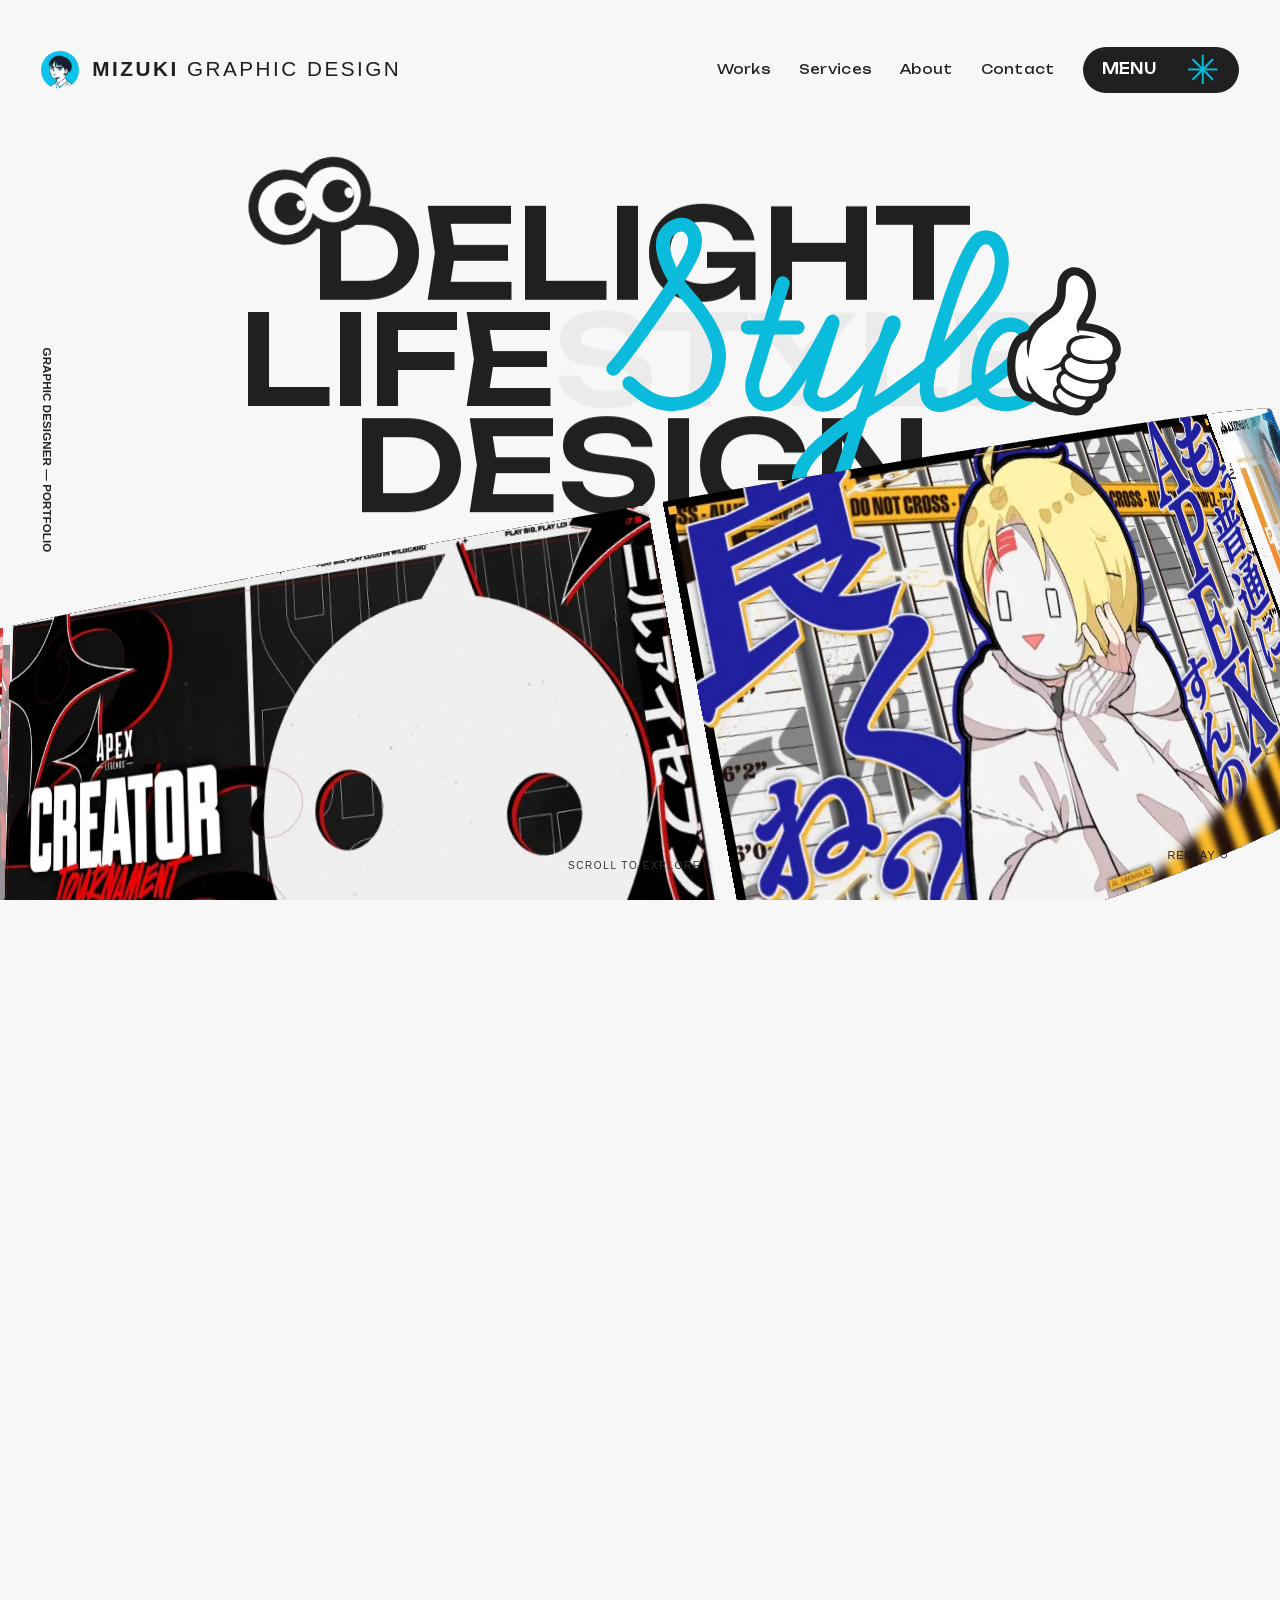
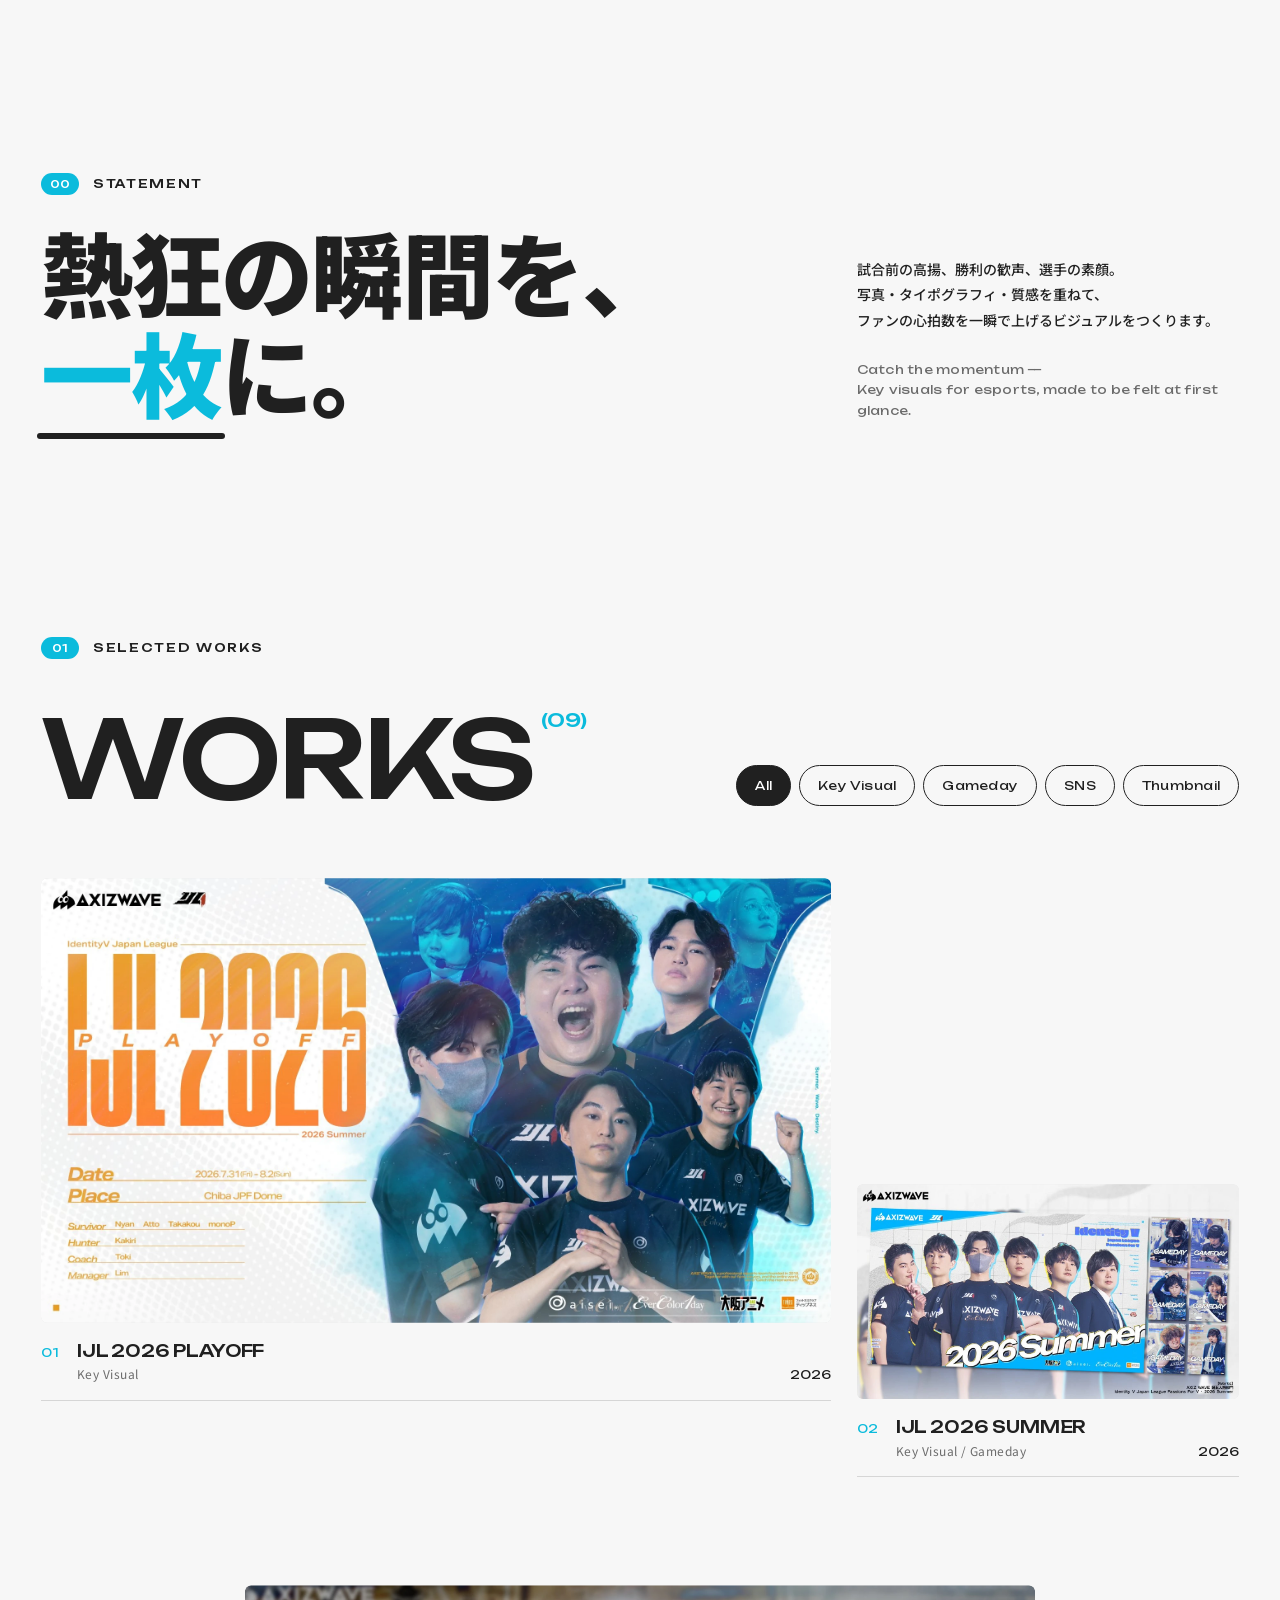
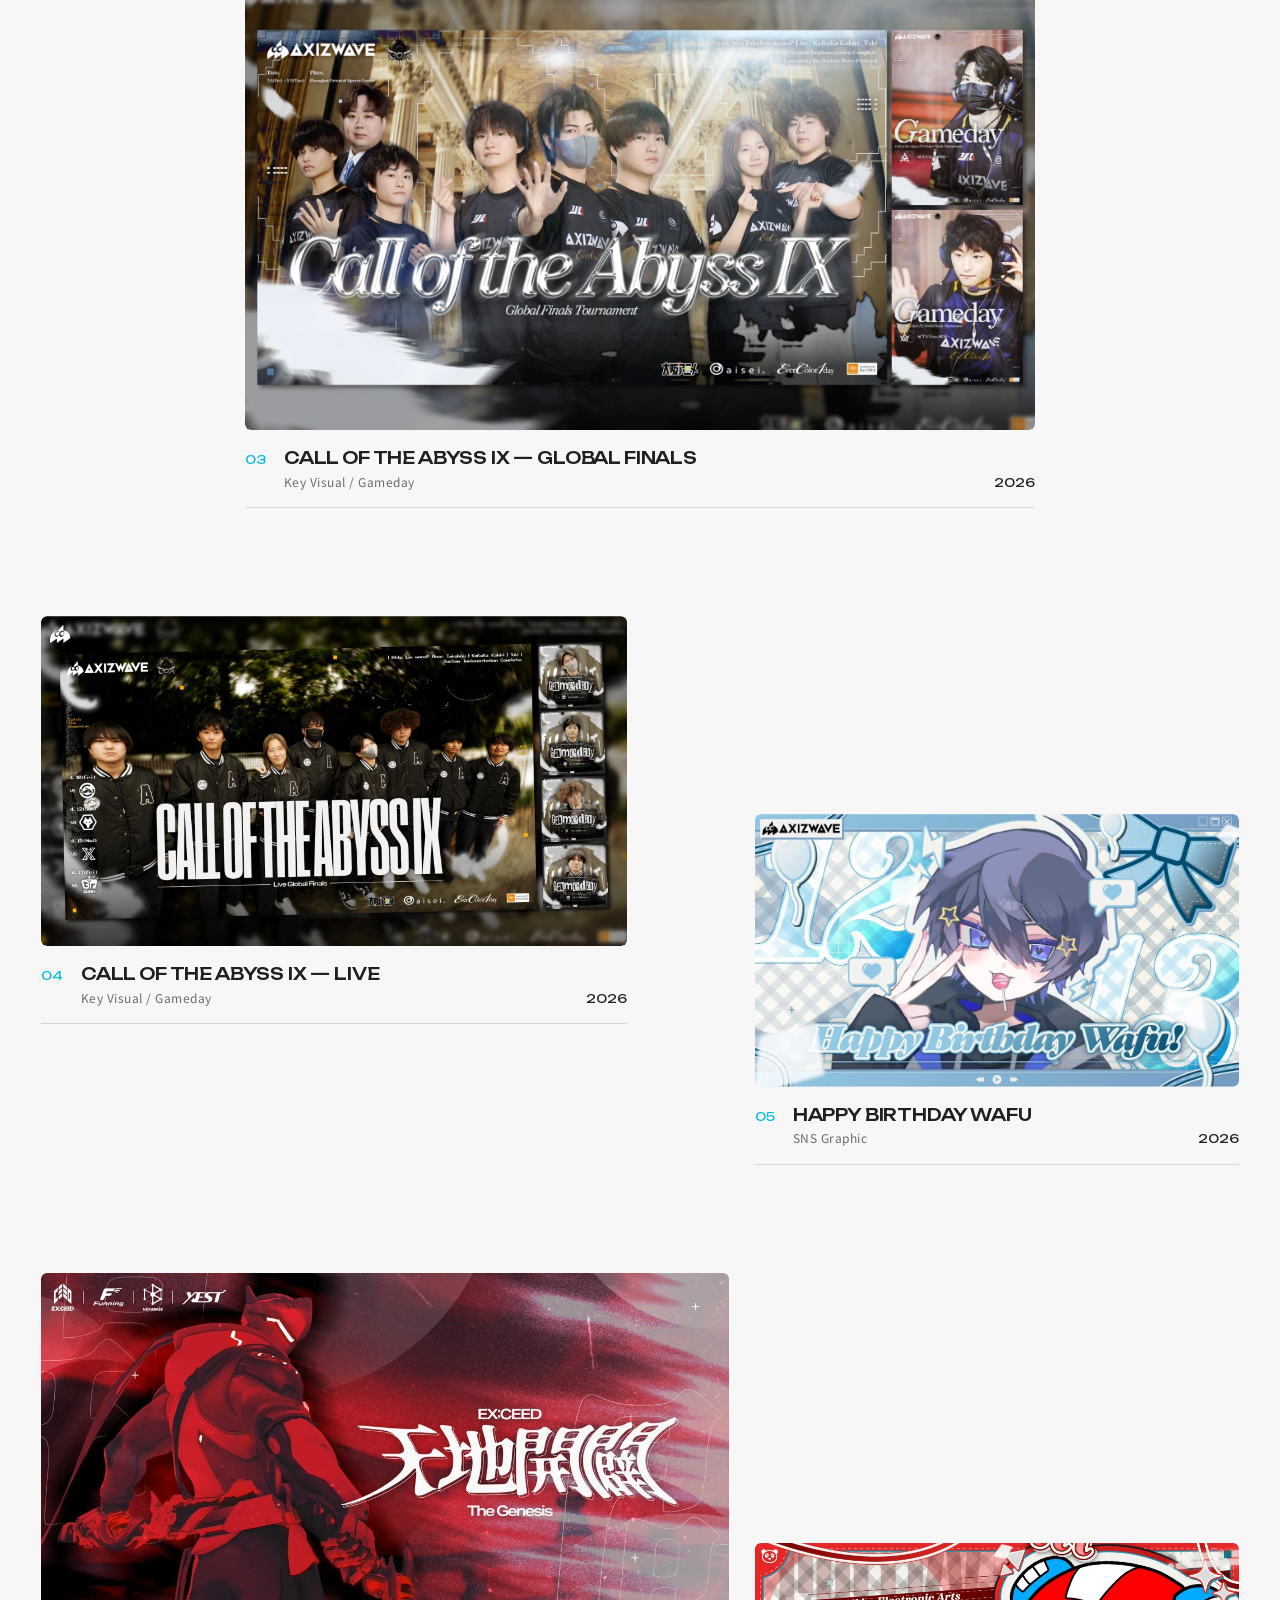
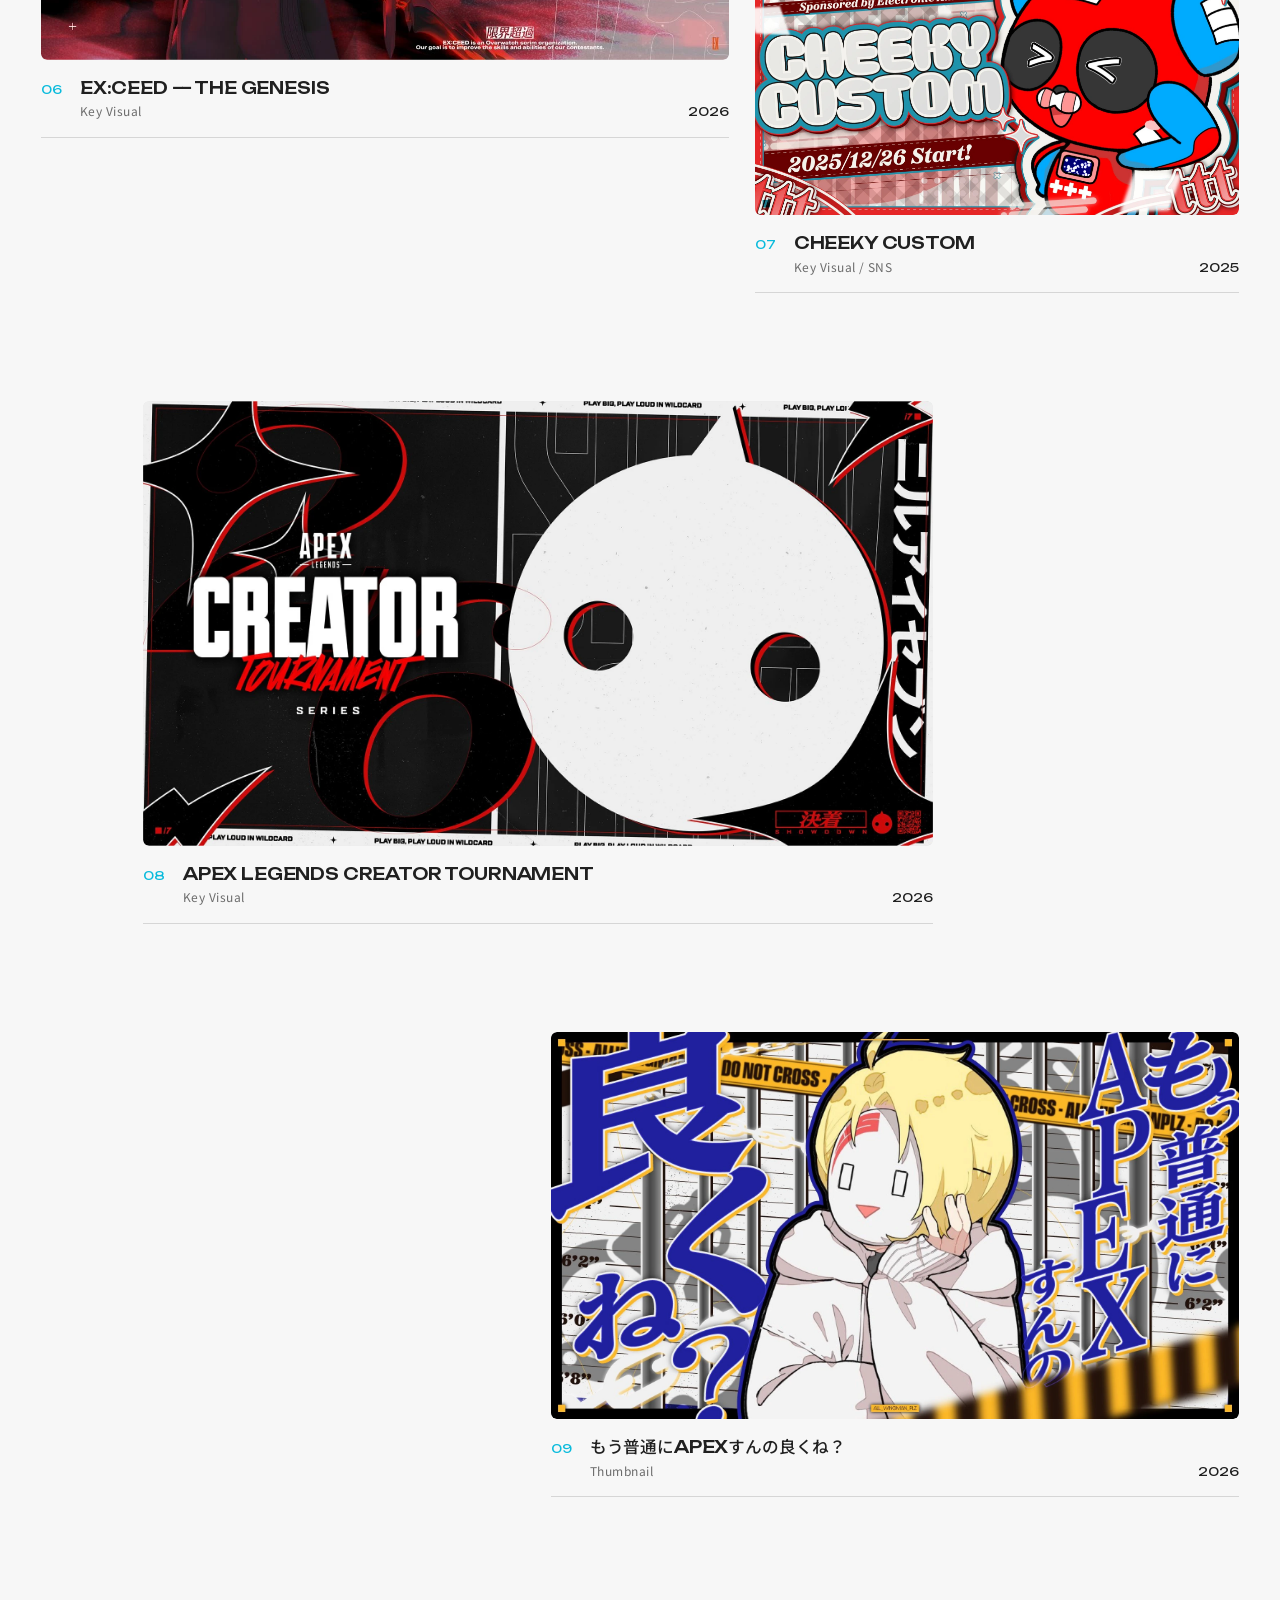
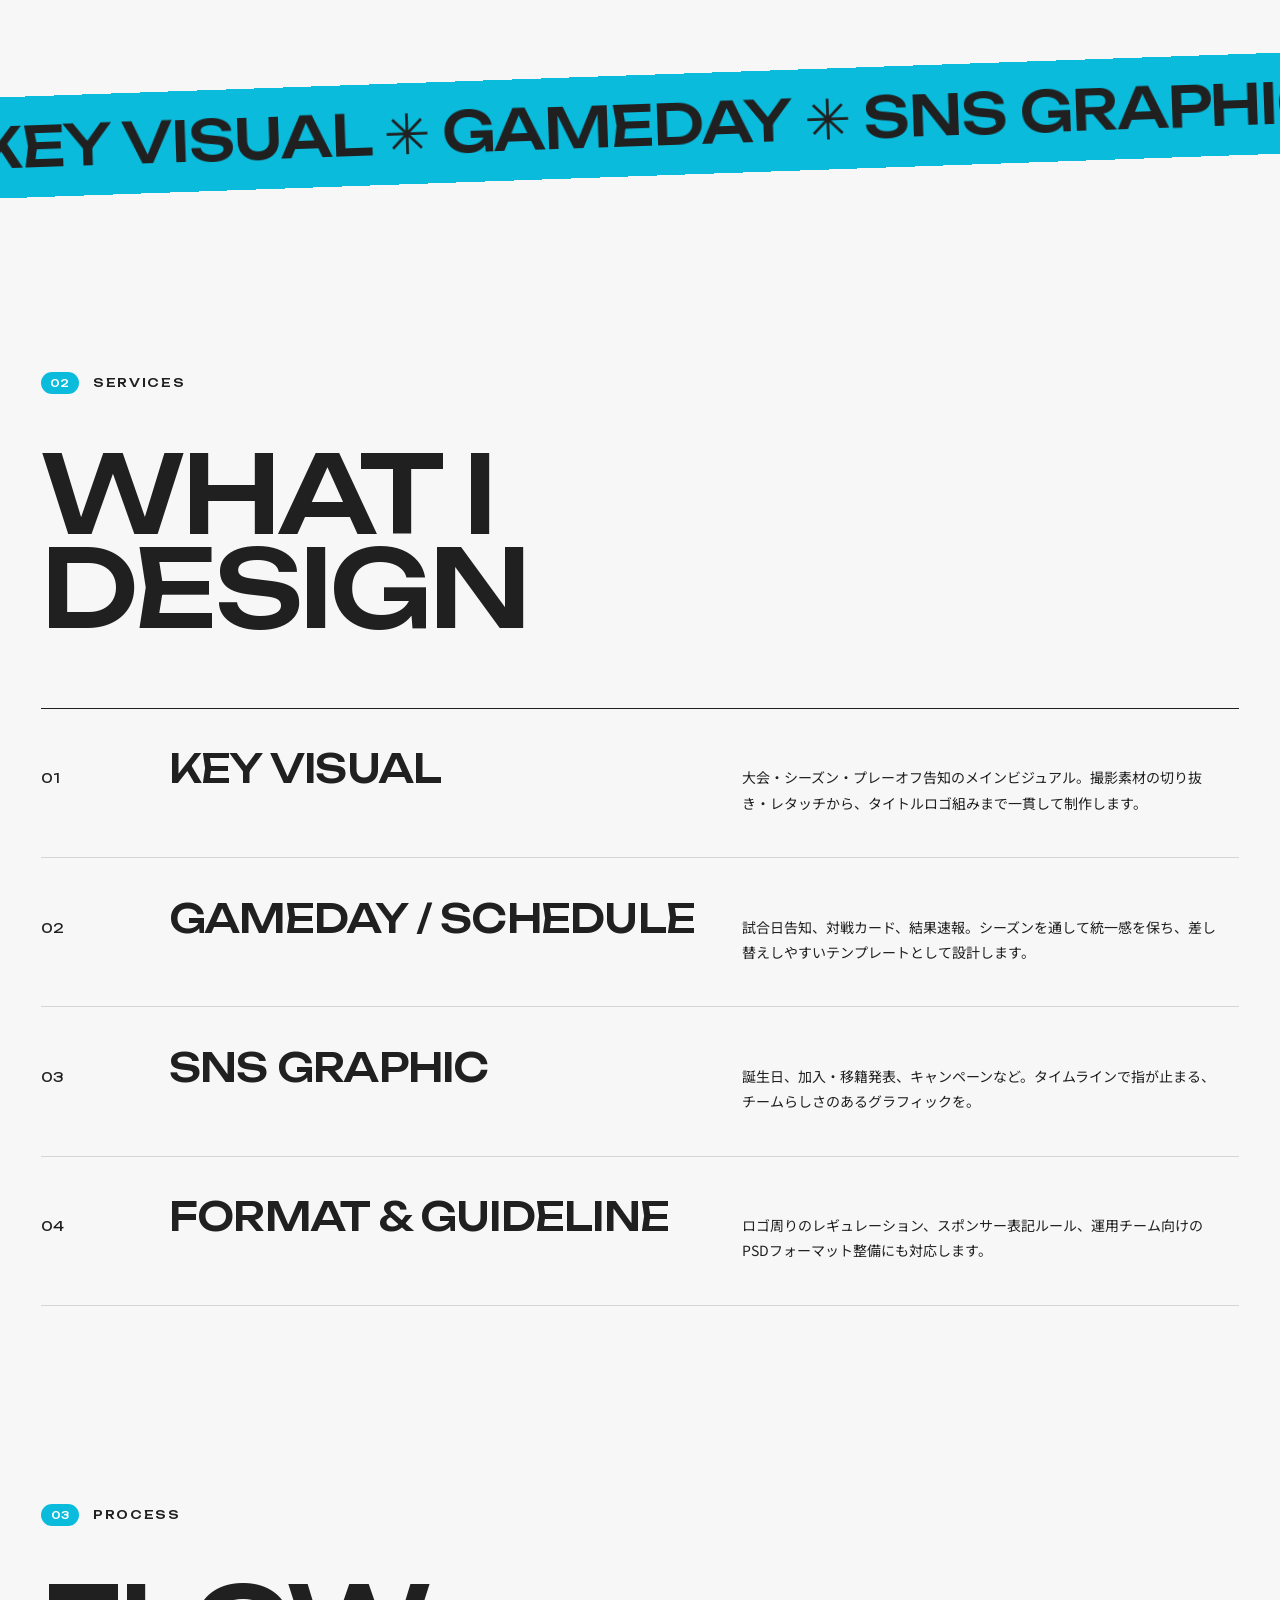
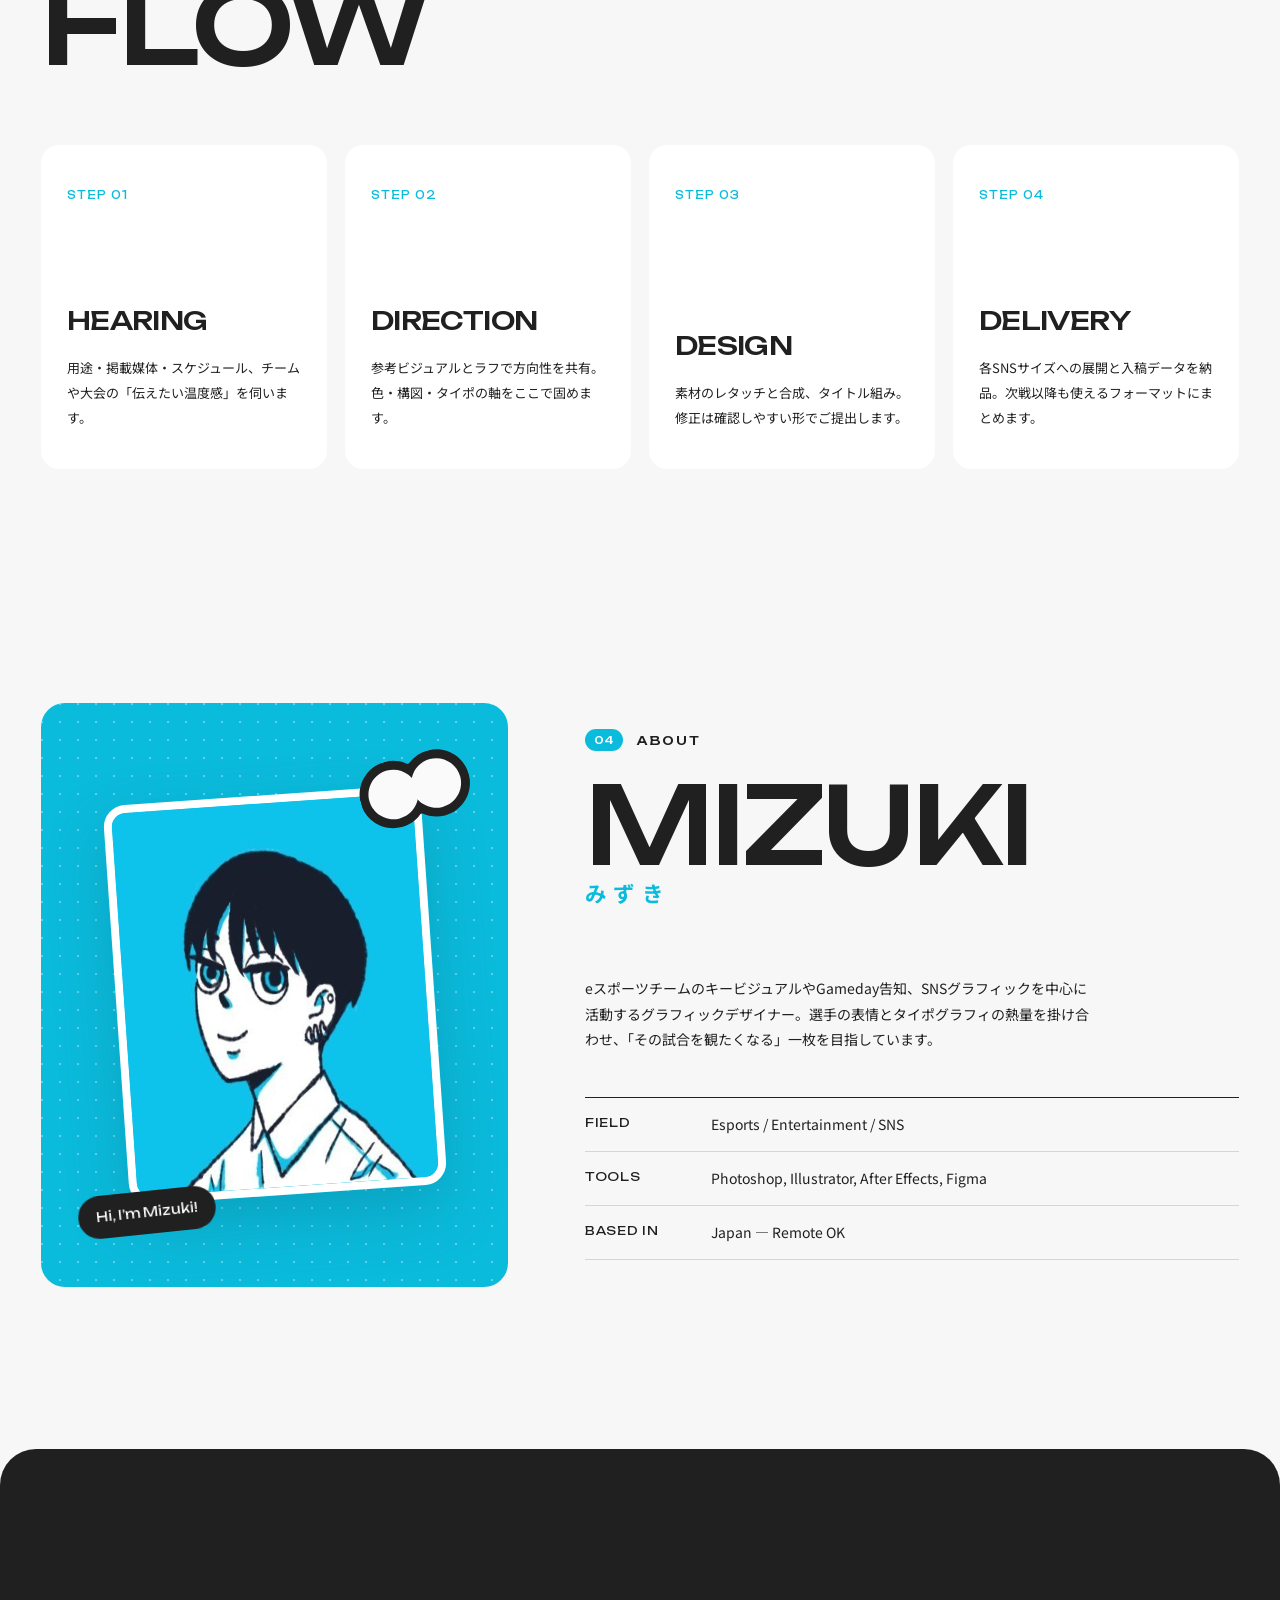
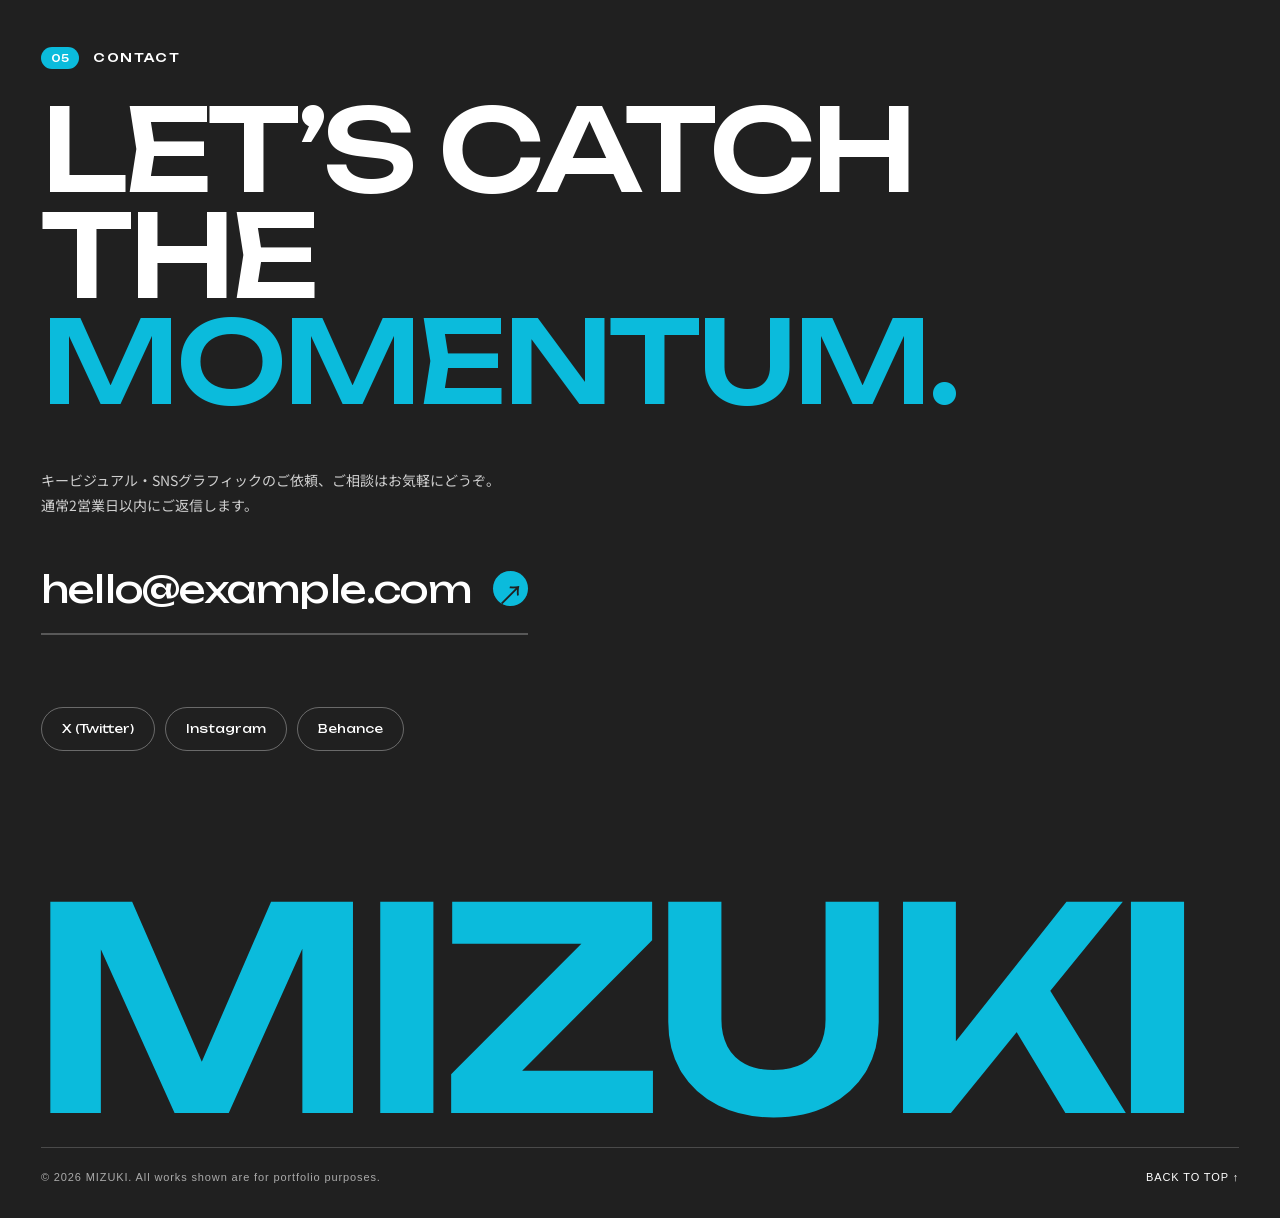
==== commit 34ef9eea: "Fix hero ribbon edge artifacts and remove VIEW cursor follower - Back half of the ribbon is un-mirro" ====
--- a/portfolio/index.html
+++ b/portfolio/index.html
@@ -247,8 +247,6 @@
   <button class="lb-close" aria-label="閉じる">×</button>
 </dialog>
 
-<div class="cursor" aria-hidden="true">VIEW</div>
-
 <script src="assets/atlas.js"></script>
 <script src="assets/main.js"></script>
 </body>
--- a/portfolio/assets/style.css
+++ b/portfolio/assets/style.css
@@ -67,7 +67,7 @@
 @keyframes wave{0%,70%,100%{transform:rotate(0)}76%{transform:rotate(-12deg)}82%{transform:rotate(8deg)}88%{transform:rotate(-6deg)}}
 .layer{position:absolute;inset:0;width:100%;height:100%;pointer-events:none}
 .layer.back{z-index:1}.layer.front{z-index:5}
-.edge{position:absolute;top:50%;transform:translateY(-50%);writing-mode:vertical-rl;font-family:Arial,sans-serif;font-size:clamp(10px,.9vw,17px);font-weight:600;z-index:10;letter-spacing:.01em}
+.edge{position:absolute;top:50%;transform:translateY(-50%);writing-mode:vertical-rl;font-family:Arial,sans-serif;font-size:clamp(10px,.9vw,17px);font-weight:600;z-index:3;letter-spacing:.01em}
 .edge.left{left:2.8vw}.edge.right{right:2.8vw}
 .hint{position:absolute;bottom:25px;left:50%;transform:translateX(-50%);font-family:Arial,sans-serif;font-size:10px;letter-spacing:.16em;z-index:10;color:#333;transition:opacity .3s}
 .replay{position:absolute;bottom:24px;right:var(--gutter);border:0;background:none;padding:10px;font-family:Arial,sans-serif;font-size:11px;letter-spacing:.08em;z-index:10}
@@ -117,8 +117,7 @@
 .w9{grid-column:6/13}
 .work-grid.is-filtered .work{grid-column:span 6;margin-top:0}
 .work.is-hidden{display:none}
-.work-link{display:block;width:100%;padding:0;border:0;background:none;text-align:left;cursor:none}
-@media (hover:none),(pointer:coarse){.work-link{cursor:pointer}}
+.work-link{display:block;width:100%;padding:0;border:0;background:none;text-align:left}
 .thumb{display:block;position:relative;overflow:hidden;border-radius:6px;aspect-ratio:16/9;background:#e4e4e4;clip-path:inset(0 0 0 0 round 6px);transition:clip-path 1s var(--ease)}
 .js .work .thumb{clip-path:inset(14% 10% 14% 10% round 6px)}
 .js .work.in .thumb{clip-path:inset(0 0 0 0 round 6px)}
@@ -133,10 +132,6 @@
 .meta .year{font-family:var(--display);font-size:12px}
 .meta .tags{grid-column:2/3;font-size:12px;color:var(--muted);letter-spacing:.04em}
 
-/* cursor follower */
-.cursor{position:fixed;left:0;top:0;z-index:50;width:104px;height:104px;margin:-52px 0 0 -52px;border-radius:50%;background:var(--blue);color:#fff;display:grid;place-items:center;font-family:var(--display);font-size:13px;letter-spacing:.06em;pointer-events:none;transform:translate3d(-200px,-200px,0);scale:0;transition:scale .4s var(--ease);will-change:transform}
-.cursor.on{scale:1}
-@media (hover:none),(pointer:coarse){.cursor{display:none}}
 
 /* ---------- Marquee ---------- */
 .marquee{background:var(--blue);color:var(--ink);overflow:hidden;padding:2.4vh 0;transform:rotate(-2deg) scale(1.04);margin:4vh 0 10vh}
